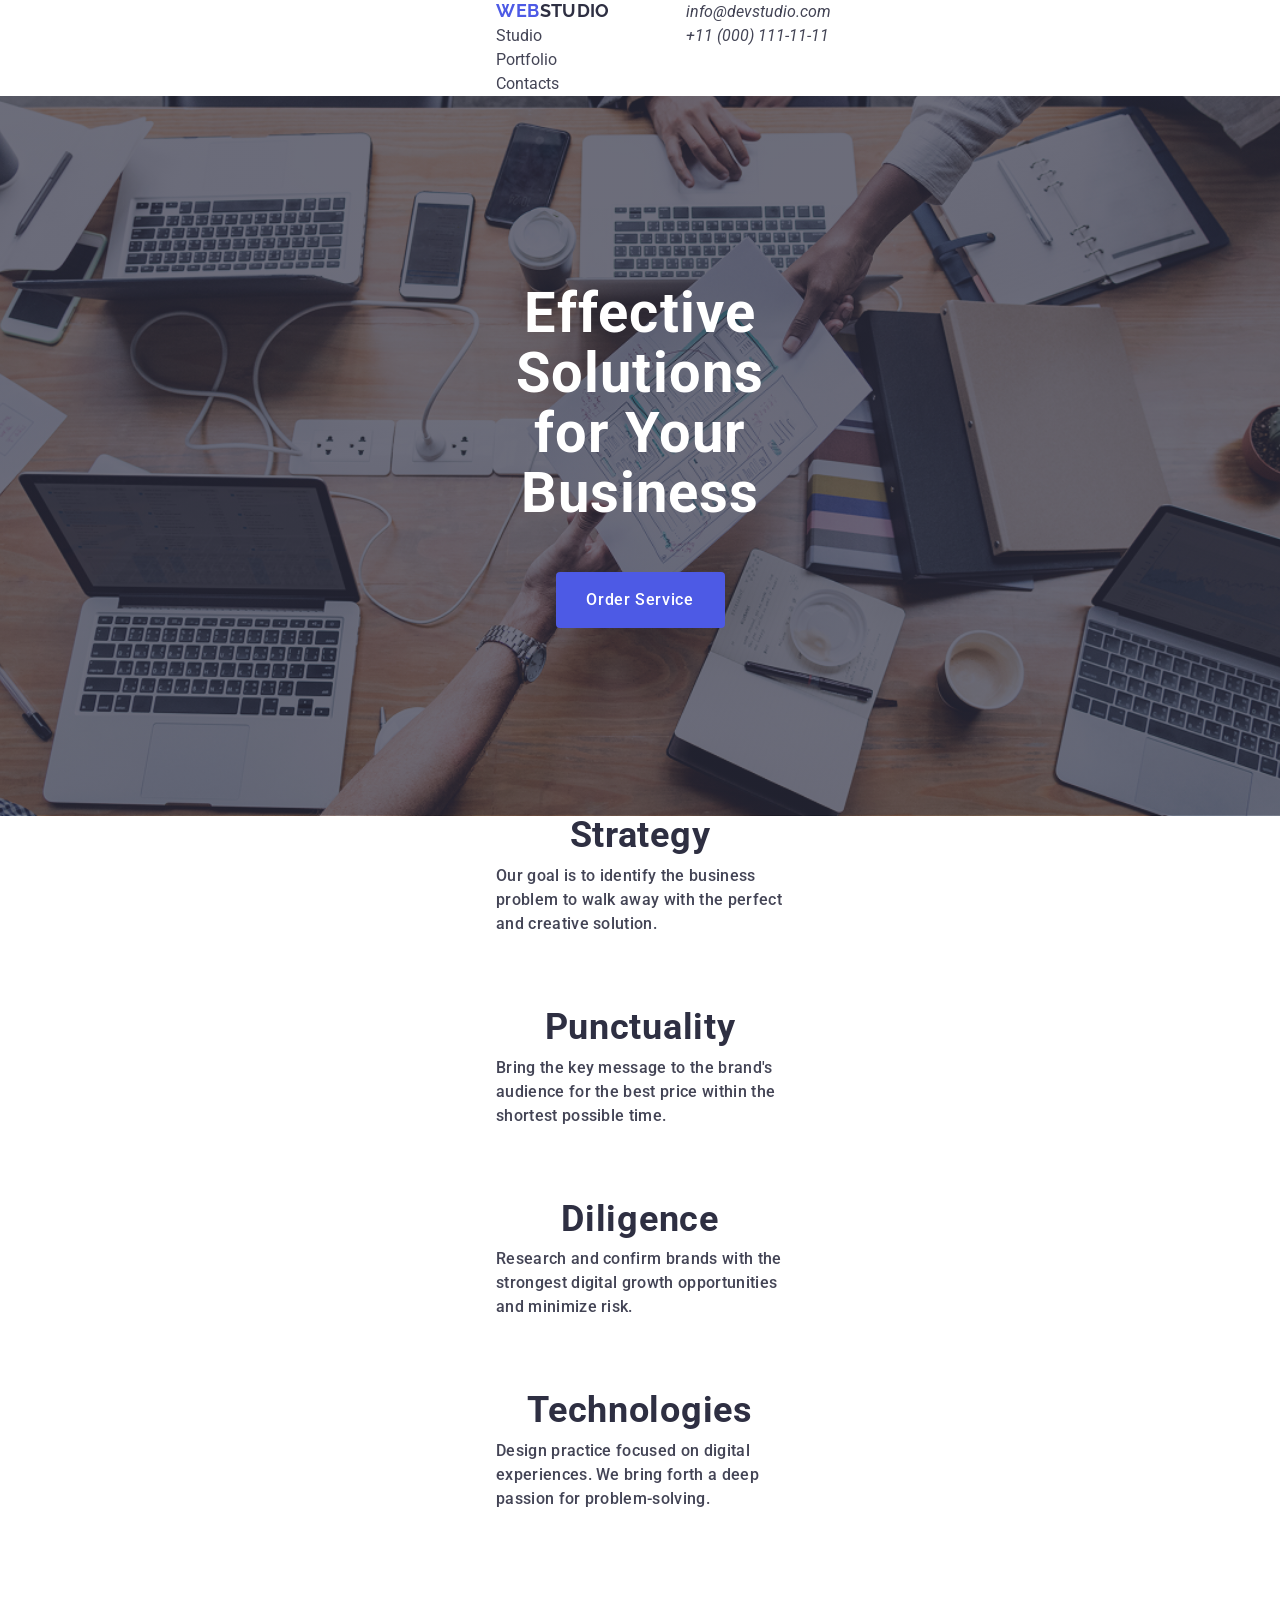
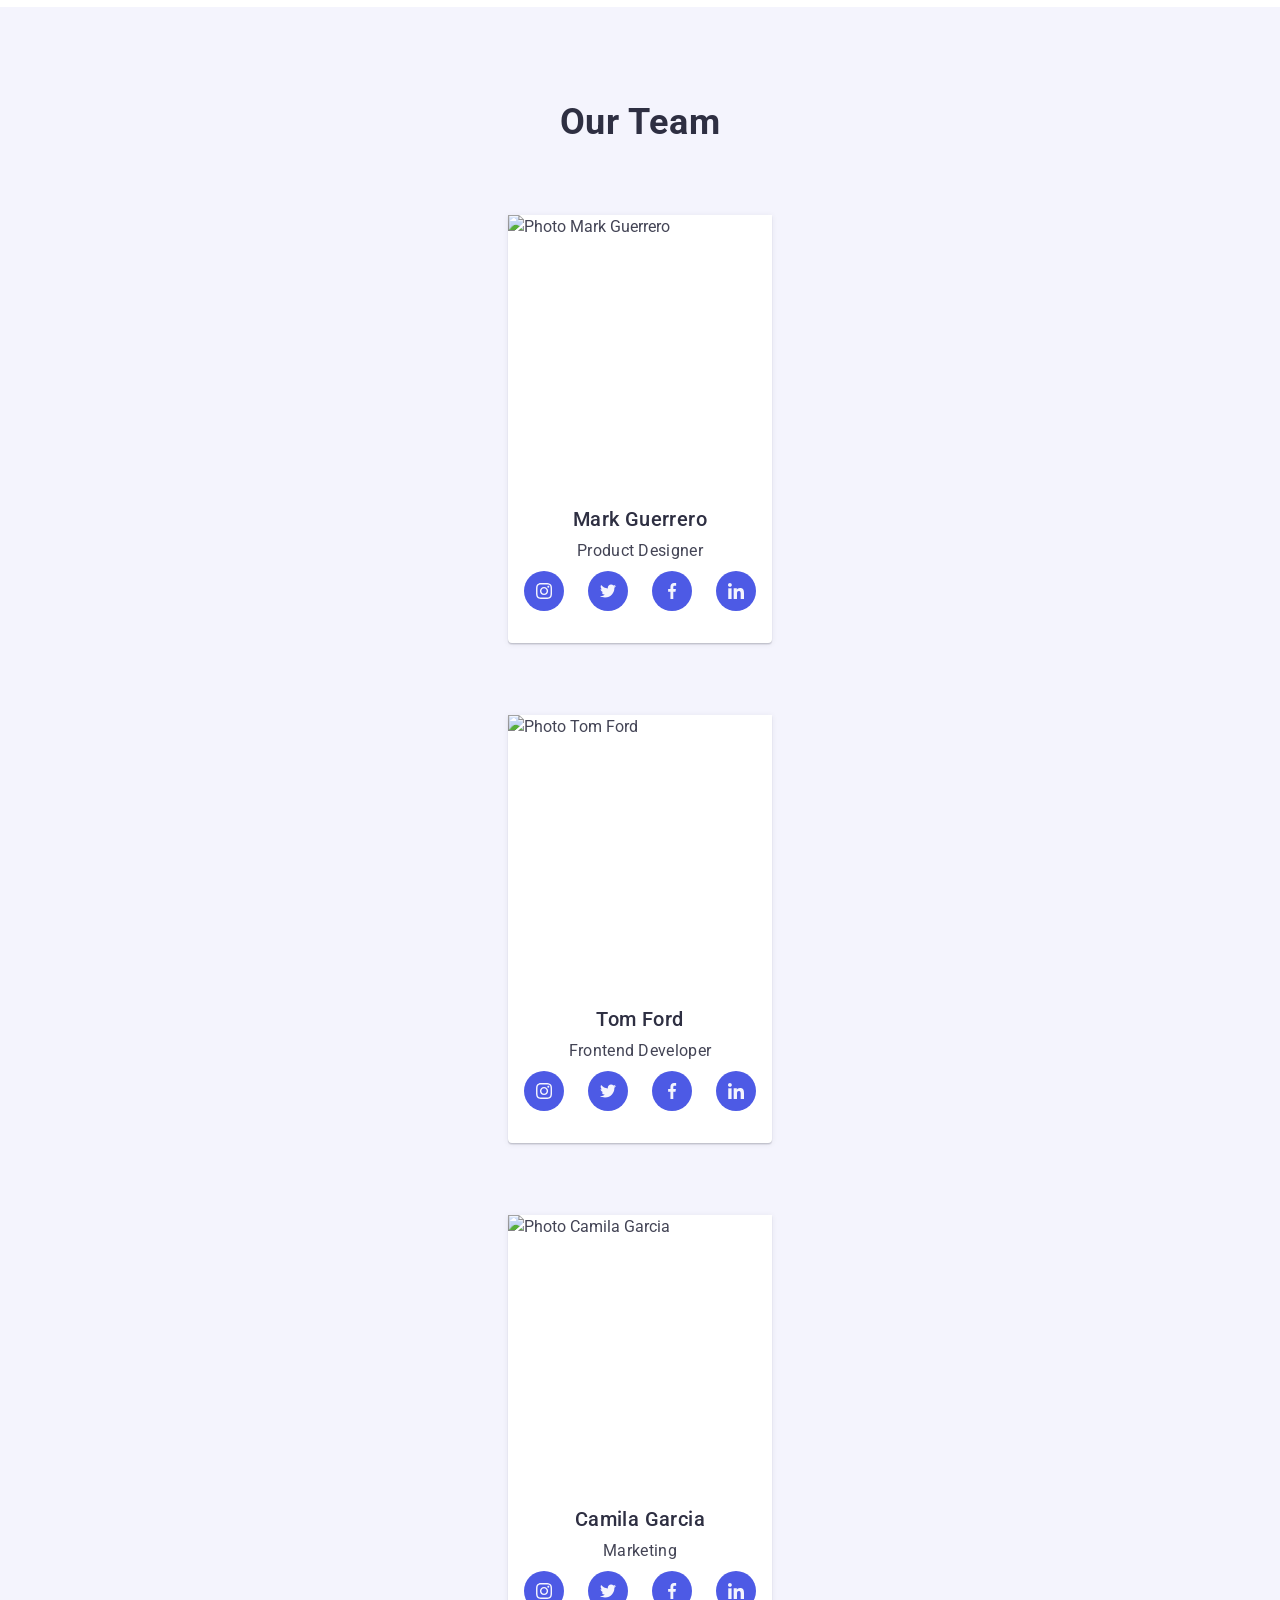
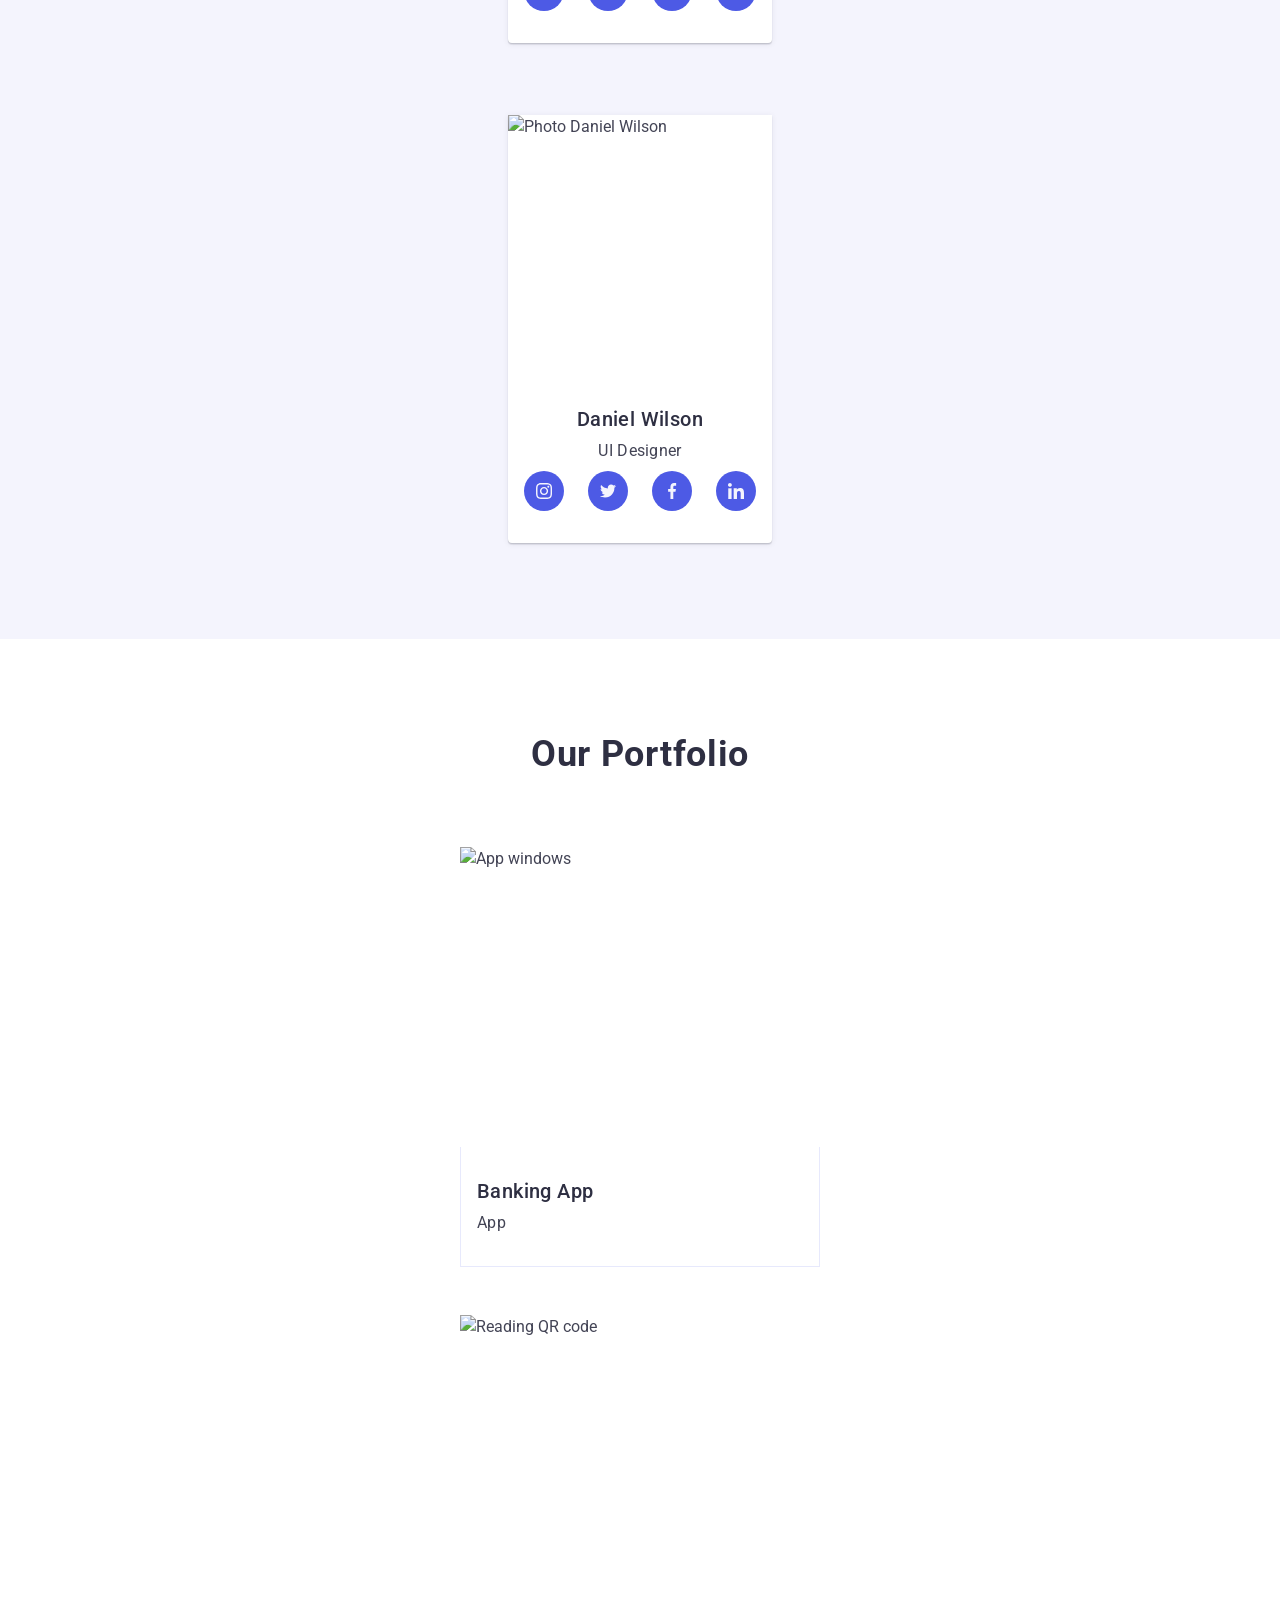
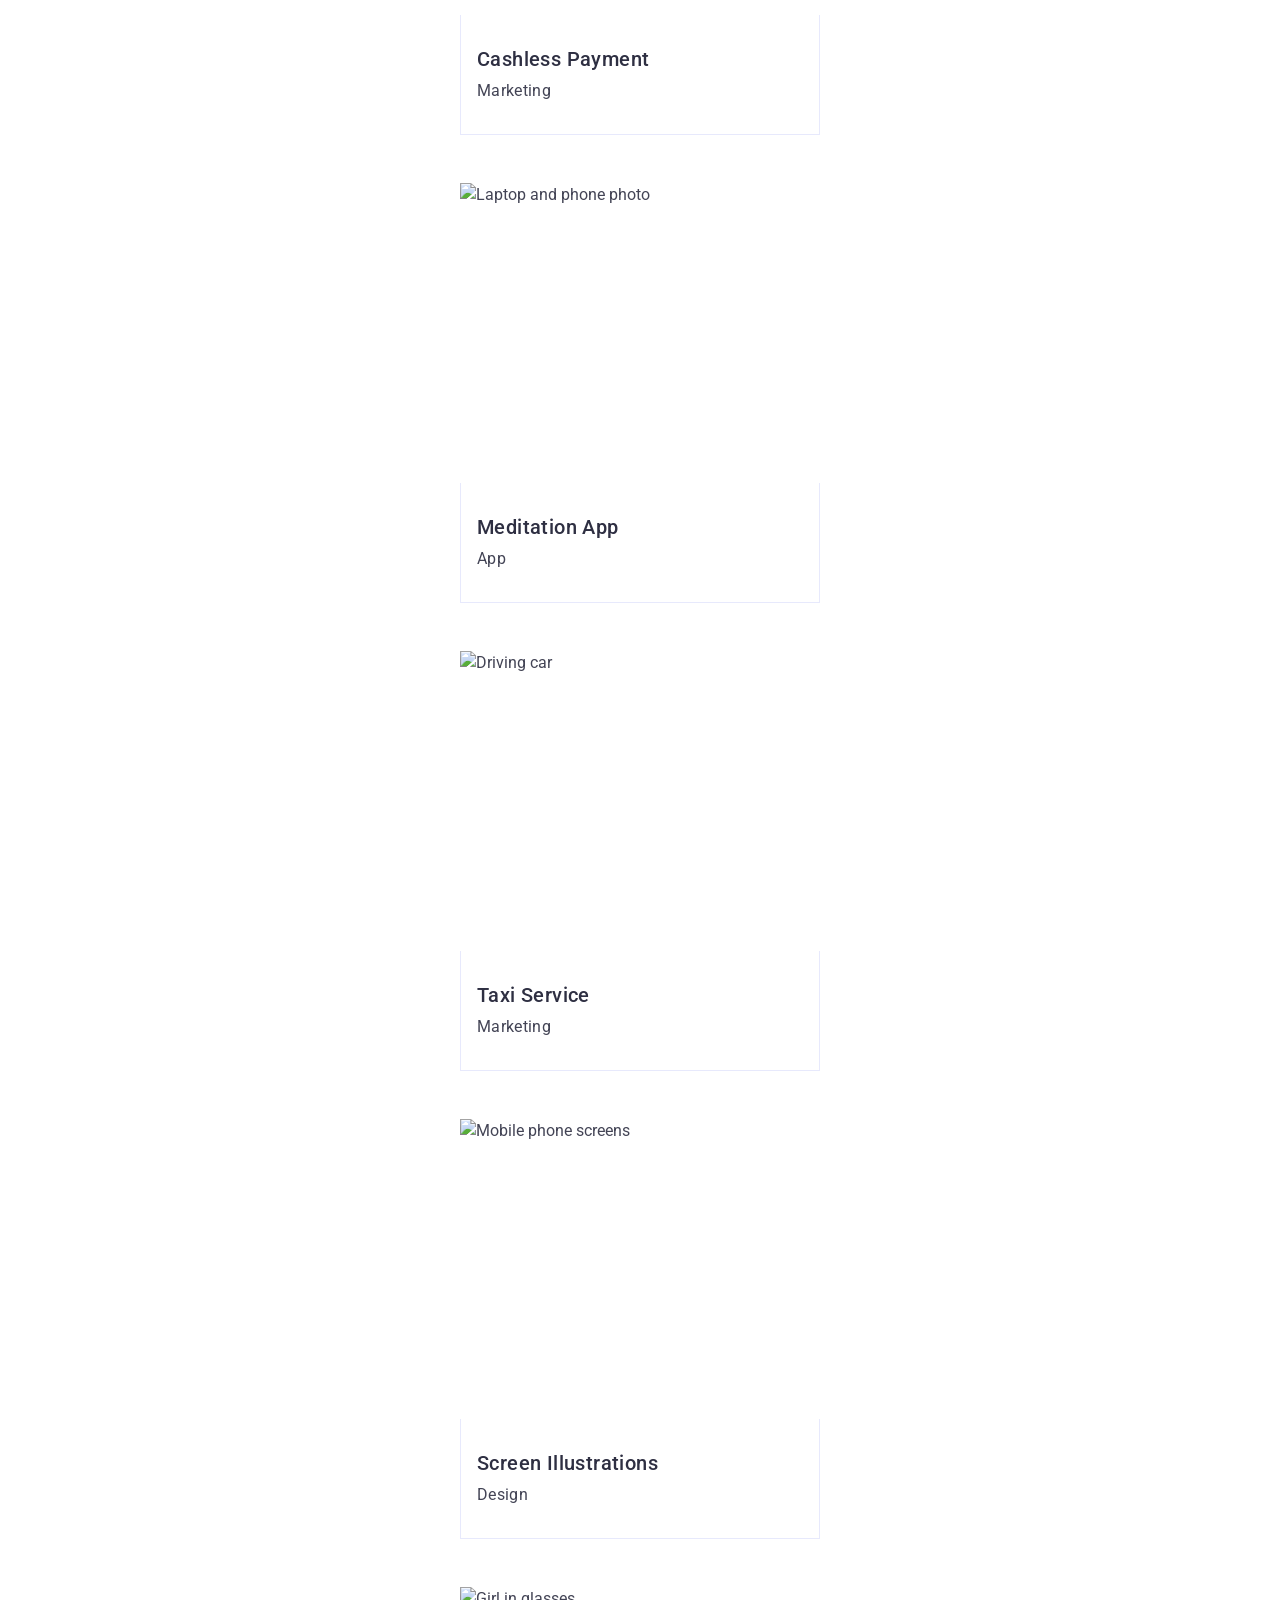
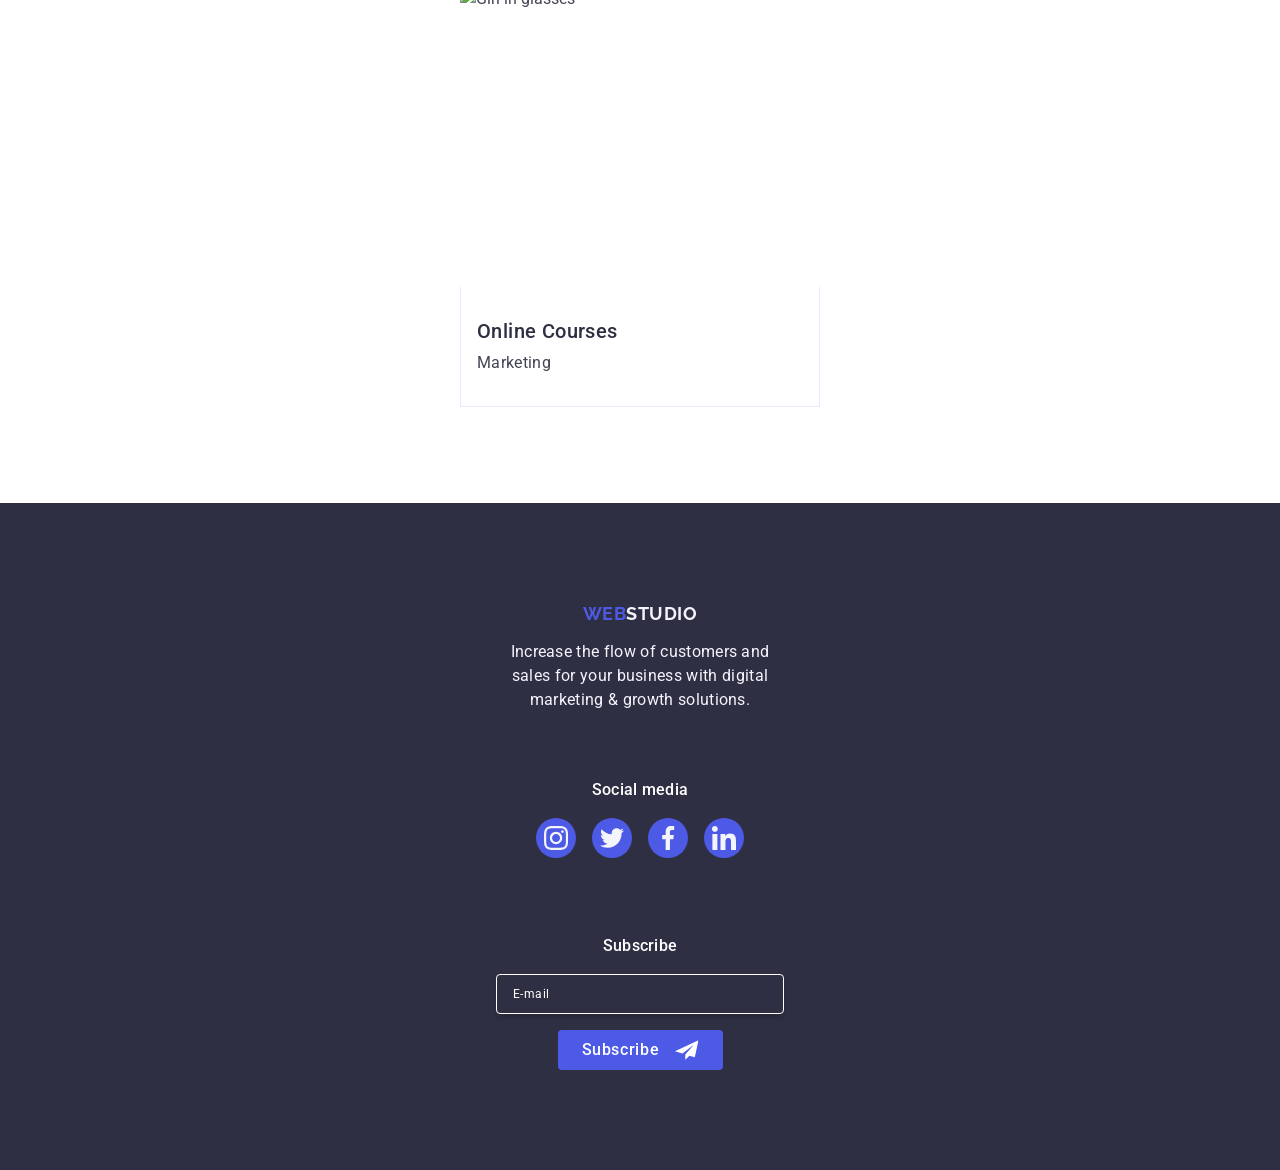
==== index.html @ 2a35d82c "imgs updated" ====
<!DOCTYPE html>
<html lang="en">
<head>
    <meta charset="UTF-8">
    <meta name="viewport" content="width=device-width, initial-scale=1.0">
    <meta name="viewport" content="width=device-width, initial-scale=1.0" />
    <title>WebStudio</title>
<link rel="preconnect" href="https://fonts.googleapis.com">
<link rel="preconnect" href="https://fonts.gstatic.com" crossorigin>
<link href="https://fonts.googleapis.com/css2?family=Raleway:wght@700&family=Roboto:wght@100..900&display=swap"
    rel="stylesheet">
<link rel="stylesheet" href="https://cdnjs.cloudflare.com/ajax/libs/modern-normalize/3.0.1/modern-normalize.min.css"
    integrity="sha512-q6WgHqiHlKyOqslT/lgBgodhd03Wp4BEqKeW6nNtlOY4quzyG3VoQKFrieaCeSnuVseNKRGpGeDU3qPmabCANg=="
    crossorigin="anonymous" referrerpolicy="no-referrer" />
    <link rel="stylesheet" href="./css/styles.css">
</head>
<body>
    
    
        <header class="header">
            <div class="container">
        <nav class="header-navigation">
            <a class="header-logo" href="./index.html">Web<span class="logo-header-studio">Studio</span></a>
            <ul class="header-links">
                <li>
                    <a class="header-link-studio current" href="./index.html">Studio</a>
                </li>
                <li>
                    <a class="header-link-studio" href="">Portfolio</a>
                </li>
                <li>
                    <a class="header-link-studio" href="">Contacts</a>
                </li>
            </ul>
        </nav>
        <address >
        <ul class="contacts">
            <li>
                <a class="contacts-lits" href="mailto:info@devstudio.com">info@devstudio.com</a>
            </li>
            <li>
                <a class="contacts-lits" href="tel:+110001111111">+11 (000) 111-11-11</a>
            </li>
        </ul>
        </address>
        </div>
    </header>
    <main>


        <section class="section hero">
            <div class="container">
            <h1 class="hero-title">Effective Solutions
            for Your Business</h1>
            <button class="hero-button" type="button" data-modal-open>Order Service</button>
            </div>
        </section>
        

        <section class="section philosophy">
            <div class="container">
            <h2 class="visually-hidden">Our philosophy</h2>
                    <ul class="philosophy-list">
                <li class="philosophy-column">
                    <!--<div class="philosophy-icons">
                            <svg class="philosophy-icon" width="64" height="64">
                            <use href="./images/icons.svg#icon-antenna" ></use></svg></div>-->
                    <h3 class="philosophy-subtitle">Strategy</h3>
                    <p class="philosophy-text">Our goal is to identify the business
                    problem to walk away with the perfect and creative solution.</p>
                </li>
                <li class="philosophy-column">
                        <!--<div class="philosophy-icons">
                            <svg class="philosophy-icon" width="64" height="64">
                            <use href="./images/icons.svg#icon-clock"></use>
                            </svg>
                        </div>-->
                    <h3 class="philosophy-subtitle">Punctuality</h3>
                    <p class="philosophy-text">Bring the key message to the brand's audience for the best price within the shortest possible time.</p>
                </li>
                <li class="philosophy-column">
                            <!--<div class="philosophy-icons">
                                <svg class="philosophy-icon" width="64" height="64">
                                    <use href="./images/icons.svg#icon-diagram" ></use>
                                </svg>
                            </div>-->
                        <h3 class="philosophy-subtitle">Diligence</h3>
                    <p class="philosophy-text">Research and confirm brands with the strongest digital growth opportunities and minimize risk.</p>
                </li>
                <li class="philosophy-column">
                            <!--<div class="philosophy-icons">
                                <svg class="philosophy-icon" width="64" height="64">
                                    <use href="./images/icons.svg#icon-astronaut" ></use>
                                </svg>
                            </div>-->
                        <h3 class="philosophy-subtitle">Technologies</h3>
                    <p class="philosophy-text">Design practice focused on digital experiences. We bring forth a deep passion for problem-solving.</p>
                </li>
            </ul>
            </div>
        </section>
        
        <section class="section team">
            <div class="container">
            <h2 class="team-title">Our Team</h2>
            <ul class="team-list">
            <li class="team-photo">
            <img class="photo" 
            srcset="./images/1_img 1x, 
            ./images/1_img_2x 2x"
            src="./images/1_img.jpg" width="264" height="260" alt="Photo Mark Guerrero">
                <div class="team-name">
                <h3 class="team-subtitle">Mark Guerrero</h3>
                <p class="team-text">Product Designer</p>
                        <ul class="social-media-list">
                            <li class="social-media-icons">
                                <a class="social-icon-link" href="">
                            <svg class="team-icon" width="16" height="16">
                            <use href="./images/icons.svg#instagram"></use></svg>
                                </a>
                            </li>
                        <li class="social-media-icons">
                            <a class="social-icon-link" href="">
                            <svg class="team-icon" width="16" height="16">
                            <use href="./images/icons.svg#twitter"></use></svg>
                            </a>
                        </li>
                        <li class="social-media-icons">
                            <a class="social-icon-link" href="">
                            <svg class="team-icon" width="16" height="16">
                            <use href="./images/icons.svg#facebook" ></use></svg>
                            </a>
                        </li>
                        <li class="social-media-icons">
                            <a class="social-icon-link" href="">
                            <svg class="team-icon" width="16" height="16">
                            <use href="./images/icons.svg#linkedin"></use></svg>
                            </a>
                        </li>
                        </ul>
                        </div>
                </li>
                <li class="team-photo">
                    <img class="photo" 
                    srcset="./images/2_img 1x, 
                    ./images/2_img_2x 2x"
                    src="./images/2_img.jpg" width="264" height="260" alt="Photo Tom Ford">
                    <div class="team-name">
                    <h3 class="team-subtitle">Tom Ford</h3>
                    <p class="team-text">Frontend Developer</p>
                            <ul class="social-media-list">
                            <li class="social-media-icons">
                                <a class="social-icon-link" href="">
                                <svg class="team-icon" width="16" height="16">
                                <use href="./images/icons.svg#instagram"></use></svg>
                                </a>
                            </li>
                            <li class="social-media-icons">
                                <a class="social-icon-link" href="">
                                <svg class="team-icon" width="16" height="16">
                                <use href="./images/icons.svg#twitter"></use></svg>
                                </a>
                            </li>
                            <li class="social-media-icons">
                                <a class="social-icon-link" href="">
                                <svg class="team-icon" width="16" height="16">
                                <use href="./images/icons.svg#facebook"></use></svg>
                                </a>
                            </li>
                            <li class="social-media-icons">
                                <a class="social-icon-link" href="">
                                <svg class="team-icon" width="16" height="16">
                                <use href="./images/icons.svg#linkedin"></use></svg>
                                </a>
                            </li>
                        </ul>
                    </div>
                </li>
                <li class="team-photo">
                    <img class="photo"
                    srcset="./images/3_img 1x, 
                    ./images/3_img_2x 2x" 
                    src="./images/3_img.jpg" width="264" height="260" alt="Photo Camila Garcia">
                    <div class="team-name">
                    <h3 class="team-subtitle">Camila Garcia</h3>
                    <p class="team-text">Marketing</p>
                        <ul class="social-media-list">
                            <li class="social-media-icons">
                                <a class="social-icon-link" href="">
                                <svg class="team-icon"  width="16" height="16">
                                <use href="./images/icons.svg#instagram"></use></svg>
                                </a>
                            </li>
                            <li class="social-media-icons">
                                <a class="social-icon-link" href="">
                                <svg class="team-icon" width="16" height="16">
                                <use href="./images/icons.svg#twitter"></use></svg>
                                </a>
                            </li>
                            <li class="social-media-icons">
                                <a class="social-icon-link" href="">
                                <svg class="team-icon" width="16" height="16">
                                <use href="./images/icons.svg#facebook"></use></svg>
                                </a>
                            </li>
                            <li class="social-media-icons">
                                <a class="social-icon-link" href="">
                                <svg class="team-icon" width="16" height="16">
                                <use href="./images/icons.svg#linkedin"></use></svg>
                                </a>
                            </li>
                        </ul>
                    </div>
                </li>
                <li class="team-photo">
                    <img class="photo"
                    srcset="./images/4_img 1x, 
                    ./images/4_img_2x 2x" 
                    src="./images/4_img.jpg" width="264" height="260" alt="Photo Daniel Wilson">
                    <div class="team-name">
                    <h3 class="team-subtitle">Daniel Wilson</h3>
                    <p class="team-text">UI Designer</p>
                            <ul class="social-media-list">
                            <li class="social-media-icons">
                                <a class="social-icon-link" href="">
                                <svg class="team-icon" width="16" height="16">
                                <use href="./images/icons.svg#instagram"></use></svg>
                                </a>
                            </li>
                            <li class="social-media-icons">
                                <a class="social-icon-link" href="">
                                <svg class="team-icon" width="16" height="16">
                                <use href="./images/icons.svg#twitter"></use></svg>
                                </a>
                            </li>
                            <li class="social-media-icons">
                                <a class="social-icon-link" href="">
                                <svg class="team-icon" width="16" height="16">
                                <use href="./images/icons.svg#facebook"></use></svg>
                                </a>
                            </li>
                            <li class="social-media-icons">
                                <a class="social-icon-link" href="">
                            <svg class="team-icon" width="16" height="16">
                            <use href="./images/icons.svg#linkedin"></use></svg>
                            </a>
                            </li>
                            </ul>
                        </div>
                </li>
            </ul>
            </div>
        </section>

        
        <section class="section portfolio">
            <div class="container">
            <h2 class="portfolio-title">Our Portfolio</h2>
            <ul class="portfolio-list">
                <li class="portfolio-item">
                    <div class="box">
                    <img 
                    srcset="./images/img_portfolio_1 1x,
                    ./images/img_portfolio_1_2x 2x"
                    src="./images/img_portfolio_1.jpg" width="360" height="300" alt="App windows">
                    <p class="overlay-text">14 Stylish and User-Friendly App Design Concepts · Task Manager App · Calorie Tracker App ·
                        Exotic Fruit Ecommerce App ·
                        Cloud Storage App</p>
                </div>
                    <div class="portfolio-name">
                    <h3 class="portfolio-subtitle">Banking App</h3>
                    <p class="portfolio-text">App</p>
                    </div>
                </li>
                <li class="portfolio-item">
                    <div class="box">
                    <img
                    srcset="./images/img_portfolio_2 1x,
                    ./images/img_portfolio_2_2x 2x"
                    src="./images/img_portfolio_2.jpg" width="360" height="300" alt="Reading QR code">
                        <p class="overlay-text">14 Stylish and User-Friendly App Design Concepts · Task Manager App · Calorie Tracker App ·
                            Exotic Fruit Ecommerce App ·
                            Cloud Storage App</p>
                    </div>
                    <div class="portfolio-name">
                    <h3 class="portfolio-subtitle">Cashless Payment</h3>
                    <p class="portfolio-text">Marketing</p>
                    </div>
                </li>
                <li class="portfolio-item">
                    <div class="box">
                        <img 
                        srcset="./images/img_portfolio_3 1x,
                        ./images/img_portfolio_3_2x 2x"
                        src="./images/img_portfolio_3.jpg" width="360" height="300" alt="Laptop and phone photo">
                        <p class="overlay-text">14 Stylish and User-Friendly App Design Concepts · Task Manager App · Calorie Tracker
                            App ·
                            Exotic Fruit Ecommerce App ·
                            Cloud Storage App</p>
                    </div>
                        <div class="portfolio-name">
                    <h3 class="portfolio-subtitle">Meditation App</h3>
                    <p class="portfolio-text">App</p>
                    </div>
                </li>
                <li class="portfolio-item">
                    <div class="box">
                    <img 
                    srcset="./images/img_portfolio_4 1x,
                    ./images/img_portfolio_4_2x 2x"
                    src="./images/img_portfolio_4.jpg" width="360" height="300" alt="Driving car">
                    <p class="overlay-text">14 Stylish and User-Friendly App Design Concepts · Task Manager App · Calorie Tracker
                        App ·
                        Exotic Fruit Ecommerce App ·
                        Cloud Storage App</p>
                    </div>
                    <div class="portfolio-name">
                    <h3 class="portfolio-subtitle">Taxi Service</h3>
                    <p class="portfolio-text">Marketing</p>
                    </div>
                </li>
                <li class="portfolio-item">
                    <div class="box">
                    <img 
                    srcset="./images/img_portfolio_5 1x,
                    ./images/img_portfolio_5_2x 2x"
                    src="./images/img_portfolio_5.jpg" width="360" height="300" alt="Mobile phone screens">
                    <p class="overlay-text">14 Stylish and User-Friendly App Design Concepts · Task Manager App · Calorie Tracker
                        App ·
                        Exotic Fruit Ecommerce App ·
                        Cloud Storage App</p>
                    </div>
                    <div class="portfolio-name">
                    <h3 class="portfolio-subtitle">Screen Illustrations</h3>
                    <p class="portfolio-text">Design</p>
                    </div>
                </li>
                <li class="portfolio-item">
                    <div class="box">
                    <img 
                    srcset="./images/img_portfolio_6 1x,
                    ./images/img_portfolio_6_2x 2x"
                    src="./images/img_portfolio_6.jpg" width="360" height="300" alt="Girl in glasses">
                    <p class="overlay-text">14 Stylish and User-Friendly App Design Concepts · Task Manager App · Calorie Tracker
                        App ·
                        Exotic Fruit Ecommerce App ·
                        Cloud Storage App</p>
                    </div>
                    <div class="portfolio-name">
                    <h3 class="portfolio-subtitle">Online Courses</h3>
                    <p class="portfolio-text">Marketing</p>
                    </div>
                </li>
            </ul>
            </div>
        </section>
    </main>

    <footer class="footer">
        <div class="container">
            <div class="footer-box">
        <a class="footer-logo" href="./index.html">Web<span class="logo-studio">Studio</span></a>
        <p class="footer-text">Increase the flow of customers and sales for your business with digital marketing & growth solutions.</p>
        </div>
        <div class="social-media-block" >
            <p class="social-media-title">Social media</p>
            <ul class="social-media-list">
                <li class="social-media-icons">
                    <a class="social-icon-link" href="">
                <svg class="team-icon" width="24" height="24">
                    <use href="./images/icons.svg#instagram"></use></svg>
                    </a>
                </li>
                <li class="social-media-icons">
                    <a class="social-icon-link" href="">
                <svg class="team-icon" width="24" height="24">
                    <use href="./images/icons.svg#twitter"></use></svg>
                </a>
                </li>
                <li class="social-media-icons">
                    <a class="social-icon-link" href="">
                <svg class="team-icon" width="24" height="24">
                    <use href="./images/icons.svg#facebook"></use></svg>
                    </a>
                </li>
                <li class="social-media-icons">
                    <a class="social-icon-link" href="">
                <svg class="team-icon" width="24" height="24">
                    <use href="./images/icons.svg#linkedin"></use></svg>
                    </a>
                </li>
            </ul>
        </div>
        <div class="subscribe">
            <p class="subscribe-text">Subscribe</p>
            <form class="subscribe-form" action="form" name="subscribe_form">
                <label class="subscribe-label" for="subscribe">
                <input class="subscribe-input" type="email" name="subscribe" placeholder="E-mail" id="subscribe">
                </label>
                <button class="subscribe-btn" type="submit">Subscribe
                    <svg class="icon-send" width="24" height="24">
                    <use href="./images/icons.svg#icon-icon-send"></use>
                    </svg>
                </button>
            </form>
        </div>
    </div>
    </footer>


    <div class="modal-overlay" data-modal>
    <div class="modal">
        <button class="modal-close-btn" type="button" data-modal-close>
            <svg class="close-icon" width="8" height="8">
            <use href="./images/icons.svg#icon-close"></use></svg>
        </button>
        <p class="modal-titel">Leave your contacts and we will call you back</p>
        <form class="modal-form">
            <div class="modal-input-field">
                <label class="label-name" for="user-name">Name</label>
                <div class="modal-field">
                    <input class="modal-input" type="text" name="user-name" id="user-name"/>
                    <svg class="input-icon" width="18" height="24">
                    <use href="./images/icons.svg#icon-person"></use></svg>
                </div>
            </div>
            <div class="modal-input-field">
            <label class="label-name" for="user_phone">Phone</label>
                <div class="modal-field">
                    <input class="modal-input" type="text" name="user_phone" id="user_phone"/>
                    <svg class="input-icon" width="18" height="24">
                    <use href="./images/icons.svg#icon-phon"></use></svg>
                </div>
            </div>
            <div class="modal-input-field">
            <label class="label-name" for="user_email">Email</label>
                <div class="modal-field">
                    <input class="modal-input" type="text" name="user_email" id="user_email"/>
                    <svg class="input-icon" width="18" height="24">
                    <use href="./images/icons.svg#icon-email"></use></svg>
                </div>
            </div>
            <div class="modal-input-textarea">
            <label class="label-name" for="user-comment">Comment</label>
            <textarea class="modal-textarea" name="user-comment" id="user-comment" placeholder="Text input"></textarea>
            </div>
            <div class="modal-checkbox">
                <input class="checkbox visually-hidden" type="checkbox" value="true" name="user-privacy" id="user-privacy"/>
                <label class="policy-text" for="user-privacy">
                    <span class="input-check">
                        <svg class="check-vector" width="10" height="8"><use href="./images/icons.svg#icon-Vector"></use></svg>
                    </span>&nbsp; I accept the terms and conditions of the &nbsp;<a class="policy-link"  href="">Privacy Policy </a></label>
                    </div>
            <button class="form-btn" type="submit">Send</button>
        </form>
    </div>
    </div>

<script src="./js/modal.js"></script>
</body>
</html>
---- css/styles.css ----
h1,h2,h3,h4,h5,h6,
p,ul {
    margin-top: 0;
    margin-bottom: 0;
}
body {
    font-family: "Roboto", sans-serif;
    font-size:  16px;
    line-height: 1.5;
    letter-spacing: 2%;
    color: #434455;
    background-color: #FFFFFF;
}

ul{
    list-style: none;
    color: #434455;
    padding-left: 0;
}
a {
    text-decoration: none;
    color: #434455;
}
a:hover,
a:focus {
    color: #404bbf;
}
button:hover,
button:focus {
    cursor: pointer;
    color: #FFFFFF;
    font-weight: 500;  
    background-color: #404BBF;
}
h2 {
    font-size: 36;
    font-weight: 700;
    line-height: 1.11;
}
h3 {
    font-size: 20px;
    letter-spacing: 0.02em;
    font-weight: 500;
    line-height: 1.2;
    color: #2e2f42;
}
img {
    display: block;
    max-width: 100%;
}
.visually-hidden {
    position: absolute;
    width: 1px;
    height: 1px;
    margin: -1px;
    border: 0;
    padding: 0;

    white-space: nowrap;
    clip-path: inset(100%);
    clip: rect(0 0 0 0);
    overflow: hidden;
}

.container {
    width: 288px;
   /*width: 1158px;*/
    margin: 0 auto;
    /*padding: 0 15px;*/
}
.header .container{
    display: flex;
    justify-content: space-between;
}
/*.header {
    border-bottom: 1px solid #E7E9FC;
    box-shadow:0px 2px 1px rgba(46, 47, 66, 0.08),
    0px 1px 1px rgba(46, 47, 66, 0.16),
    0px 1px 6px rgba(46, 47, 66, 0.08);
}*/
.header-logo {
    color: #4d5ae5;
    font-family: 'Raleway', sans-serif;
    font-size: 18px;
    line-height: 1.17;
    letter-spacing: 0.03em;
    font-weight: 700;
    text-transform: uppercase;
    padding: 24px 0;
    margin-right: 76px;
}
.logo-header-studio {
    color: #2e2f42;
    font-weight: 700;
    letter-spacing: 0.02em;
}
/*.header-navigation{
    display: flex;
    align-items: center;
}
.header-link-studio:hover,
.header-link-studio:focus{
    box-shadow: 0px 2px 1px rgba(46, 47, 66, 0.08),
        0px 1px 1px rgba(46, 47, 66, 0.16),
        0px 1px 6px rgba(46, 47, 66, 0.08);
}
.header-links{
    display: flex;
    gap: 40px;
    line-height: 1.5;
    font-weight: 500;
    letter-spacing: 0.02em;
    align-items: center;
}
.header-links .current{
    transition: color 250ms cubic-bezier(0.4, 0, 0.2, 1);
    color: #404bbf;
    position: relative;
}
.header-links .current::after{
    content: "";
    position: absolute;
    left: 0;
    bottom: -1px;
    display: block;
    border-radius: 2px;
    width: 48px;
    height: 4px;
    background-color: #404bbf;
}
.header-link-studio {
    color: #2e2f42;
    padding: 24px 0;
}
.contacts{
    display: flex;
    gap: 40px;
    font-style: normal;
    justify-content: flex-end;
    align-items: baseline;
    padding-top: 24px;
    padding-bottom: 24px;
}
.contacts-lits{
    letter-spacing: 0.02em;
    transition: color 250ms cubic-bezier(0.4, 0, 0.2, 1);
}*/

.hero {
    max-width: 320px;
    /*max-width: 1440px;*/
    margin: 0 auto;
    padding: 188px 0;
    background-color: #2E2F42;
    text-align: center;
    background-image: linear-gradient(to bottom, rgba(46, 47, 66, 0.7), rgba(46, 47, 66, 0.7)),
    url(../images/hero_pic_mob_1x.jpg);    
    background-size: cover;
    background-position: center;
    background-repeat: no-repeat;
}
@media screen and (min-resolution:2x){
    .hero{
        background-image: linear-gradient(to bottom, rgba(46, 47, 66, 0.7), 
        rgba(46, 47, 66, 0.7)),
        url(../images/hero_pic_mob_2x.jpg);
    }
}
.hero-title{
    font-size: 56px;
    font-weight: 700;
    line-height: 1.07;
    letter-spacing: 0.02em;
    color: #FFFFFF;
    max-width: 496px;
    margin: 0 auto;
    margin-bottom: 48px;
}
.hero-button{
    display: block;
    min-width: 169px;
    height: 56px;
    border: none;
    border-radius: 4px;
    cursor: pointer;
    font-family: "Roboto", sans-serif;
    font-weight: 500;
    font-size: 16px;
    line-height: 1.5;
    letter-spacing: 0.04em;
    background-color: #4d5ae5;
    color: #FFFFFF;
    margin: 0 auto;
    transition: background-color 250ms cubic-bezier(0.4, 0, 0.2, 1);
}

.philosophy {
    /*padding: 120px 0;*/
    border-radius: 0;
    margin-bottom: 96px;
}
.philosophy-list {
    padding: 0;
    display: flex;
    flex-direction: row;
    flex-wrap: wrap;
    gap: 72px;
    /*gap: 24px;*/
}
.philosophy-column{
    /*flex-basis: calc((100% - 3 * 24px) / 4);*/
}
.philosophy-icons{
    /*display: flex;
    align-items: center;
        justify-content: center;
        height: 112px;
        background-color: #f4f4fd;
        border-radius: 4px;
        border: 1px solid #8e8f99;
        margin-bottom: 8px;*/
}
.philosophy-subtitle{
    font-weight: 700;
    font-size: 36px;
    line-height: 1.11;
    letter-spacing: 0.02em;
    text-align: center;
    margin-bottom: 8px;
}
.philosophy-text{
    font-weight: 500;
    font-size: 16px;
    line-height: 1.5;
    letter-spacing: 0.02em;
}


.team{
    padding-top: 96px;
    padding-bottom: 96px;
    /*padding: 120px 0;*/
    background-color: #F4F4FD;
}
.team-name{
    padding: 32px 0;
    text-align: center;
}
.team-title {
    font-size: 36px;
    line-height: 1.11;
    text-align: center;
    letter-spacing: 0.02em;
    text-transform: capitalize;
    color: #2e2f42;
    margin-bottom: 72px;
}
.team-list {
    display: flex;
    flex-direction: row;
    flex-wrap: wrap;
    align-items: center;
    justify-content: center;
    gap:72px;
    /*gap: 24px;
    flex-basis: calc((100% - 3 * 24px) / 4); */
}
.team-photo{
    border-radius: 0 0 4px 4px;
    box-shadow: 0 2px 1px 0 rgba(46, 47, 66, 0.08), 0 1px 1px 0 rgba(46, 47, 66, 0.16), 0 1px 6px 0 rgba(46, 47, 66, 0.08);
    background-color: #FFFFFF;
    border-radius: 0px 0px 4px 4px;
}
.team-subtitle{
    font-size: 20px;
    line-height: 1.2;
    letter-spacing: 0.02em;
    color: #2e2f42;
    margin-bottom: 8px;
}
.team-text{
    font-size: 16px;
    line-height: 1.5;
    letter-spacing: 0.02em;
    margin-bottom: 8px;
}
.social-media-list {
    display: flex;
    align-items: center;
    justify-content: center;
    gap: 24px;
    padding: 0;
}
.social-media-icons{
    width: 40px;
    height: 40px;
}
.team-icon{
    fill: #f4f4fd;
}
.social-icon-link{
    width: 100%;
    height: 100%;
    background-color: #4d5ae5;
    border-radius: 50%;
    display: flex;
    align-items: center;
    justify-content: center;
    transition: background-color 250ms cubic-bezier(0.4, 0, 0.2, 1);
}
.social-icon-link:hover,
.social-icon-link:focus{
    background-color: #404bbf;
}

.portfolio{
    /*padding: 120px 0 120px 0;*/  
}
.box{
    position: relative;
    width: 360px;
    height: 300px;
    margin: 0 auto;
    overflow: hidden;
    transform: translateY(0%);
}

.overlay-text{
    position: absolute;
    top: 0;
    font-size: 16px;
    line-height: 1.5;
    letter-spacing: 0.02em;
    color: #F4F4FD; 
    margin: 0;
    padding: 40px 32px;
    background-color: #4d5ae5;
    width: 100%;
    height: 100%;
    transform: translatey(100%);
    transition: transform 250ms cubic-bezier(0.4, 0, 0.2, 1);
}
.portfolio-item:hover .overlay-text{
    transform: translatey(0);
}
.portfolio-title {
    font-size: 36px;
    line-height: 1.11;
    text-align: center;
    letter-spacing: 0.02em;
    text-transform: capitalize;
    color: #2e2f42;
    margin-bottom: 72px;
    margin-top: 96px;
}
.portfolio-list{
    display: flex;
    flex-direction: column;
    /*flex-wrap: wrap;*/
    gap: 48px;
    align-items: center;
    justify-content: center;
    margin-bottom: 96px;
    /*column-gap: 24px;
    row-gap: 48px;
    flex-basis: calc((100% - 48px) / 3);*/
}
.portfolio-item{
    transition: box-shadow 250ms cubic-bezier(0.4, 0, 0.2, 1);
}
.portfolio-item:hover,
.portfolio-item:focus{
    transform: translateY(0%);
    box-shadow: 0 2px 1px 0 rgba(46, 47, 66, 0.08), 0 1px 1px 0 rgba(46, 47, 66, 0.16), 0 1px 6px 0 rgba(46, 47, 66, 0.08);
}
.portfolio-name{
    width: 360px;
    height: 120px;
    padding: 32px 16px;
    border-top: 0;
    border-right: 1px solid #E7E9FC;
    border-bottom: 1px solid #E7E9FC;
    border-left: 1px solid #E7E9FC;
}
.portfolio-subtitle{
    font-size: 20px;
    line-height: 1.2;
    letter-spacing: 0.02em;
    color: #2e2f42;
    margin-bottom: 8px
}
.portfolio-text{
    letter-spacing: 0.02em;
}

.footer{
    padding: 100px 0;
    background-color:#2E2F42;
}
.footer-logo {
    display: inline-block;
    margin-bottom: 16px;
    font-family: 'Raleway', sans-serif;
    font-size: 18px;
    line-height: 1.17;
    text-transform: uppercase;
    font-weight: 700;
    color: #4d5ae5;
    letter-spacing: 0.03em;
    }
.logo-studio{
    color: #f4f4fd;
}
.footer-text{
    letter-spacing: 0.02em;
    color:#F4F4FD;
    width: 264px;
    margin-bottom: 66px;
}

.footer .container{
    display: flex;
    flex-direction: column;
    /*gap: 72px;*/
    align-items: center;
    justify-content: center;
    text-align: center;
    /*align-items: baseline;*/
}
.footer-box{
    /*margin-right: 120px;*/
}
.social-media-title{
    font-weight: 500;
    font-size: 16px;
    line-height: 1.5;
    letter-spacing: 0.02em;
    color: #FFFFFF;
    margin-bottom: 16px;
}
.footer .social-media-list {
    gap: 16px;
    padding: 0;
    margin-left: 0;
}
.footer .social-icon-link:hover,
.footer .social-icon-link:focus{
    background-color: #31d0aa;
}
.social-media-block{
    margin-bottom: 76px;
    /*margin-right: 80px;*/
}
.subscribe-form{
    display: flex;
    flex-direction: column;
    gap:16px;
    /*gap:24px;*/
}
.subscribe-text{
    font-weight: 500;
    font-size: 16px;
    line-height: 1.5;
    letter-spacing: 0.02em;
    color: #FFFFFF;
    margin-bottom: 16px;
}
.subscribe-input{
    padding: 8px;
    border: 1px solid #FFFFFF;
    border-radius: 4px;
    min-width:288px;
    /*width: 264px;*/
    height: 40px;
    box-shadow: 0 4px 4px 0 rgba(0, 0, 0, 0.15);
    background-color: transparent;
    font-size: 12px;
    line-height: 2;
    letter-spacing: 0.04em;
    padding-left: 16px;
    color: #ffffff;
}
.subscribe-input::placeholder{
    color: #FFFFFF;
    font-weight: 400;
    font-size: 12px;
    line-height: 2;
    letter-spacing: 0.04em;
}
.subscribe-btn{
        width: 165px;
        /*min-width: 165px;*/
        margin:0 auto;
        height: 40px;
        border: none;
        border-radius: 4px;
        padding: 8px 24px;
        cursor: pointer;
        background-color: #4d5ae5;
        font-family: "Roboto", sans-serif;
        font-weight: 500;
        font-size: 16px;
        line-height: 1.5;
        letter-spacing: 0.04em;
        color: #FFFFFF; 
        display: flex;
        align-items: center;
        justify-content: center;
        transition: background-color 250ms cubic-bezier(0.4, 0, 0.2, 1);
}
.subscribe-btn:hover,
.subscribe-btn:focus{
    background-color: #31d0aa;
}
.icon-send{
    fill: #FFFFFF;
    margin-left: 16px;

}
.modal-overlay{
    width: 100%;
    height: 100%;
    position: fixed;
    top:0;
    z-index: 999;
    background-color: rgba(46, 47, 66, 0.4);
    opacity: 0;
    visibility: hidden;
    pointer-events: none;
    transition: opacity 250ms cubic-bezier(0.4, 0, 0.2, 1), visibility 250ms cubic-bezier(0.4, 0, 0.2, 1);
}
.is-open {
    opacity: 1;
    visibility: visible;
    pointer-events: auto;
}
.modal-overlay:not(.is-open) .modal {
    transform: translate(-50%, -50%) scale(1.5);
}
.modal{
    width: 288px;
    min-height: 623px;
    /*width: 408px;
    min-height: 584px;*/
    border-radius: 4px;
    box-shadow: 0 1px 1px 0 rgba(0, 0, 0, 0.14), 0 1px 3px 0 rgba(0, 0, 0, 0.12), 0 2px 1px 0 rgba(0, 0, 0, 0.2);
    background: #fcfcfc;
    padding-top: 72px;
    padding-left: 16px;
    padding-right: 16px;
    /*padding-left: 24px;
    padding-right: 24px;*/
    padding-bottom: 24px;
    position: absolute;
    top: 50%;
    left: 50%;
    transform: translate( -50%, -50% );
    transition: transform 250ms cubic-bezier(0.4, 0, 0.2, 1);
}
.modal-close-btn{
    width: 24px;
    height: 24px;
    border-radius: 50%;
    background-color: #E7E9FC;
    border: 1px solid rgba(0, 0, 0, 0.1);
    position: absolute;
    top: 24px;
    right: 24px;
    display: flex;
    align-items: center;
    justify-content: center;
    padding: 0;
    fill: #2E2F42;
    cursor: pointer;
    transition: background-color 250ms cubic-bezier(0.4, 0, 0.2, 1), border 250ms cubic-bezier(0.4, 0, 0.2, 1);
}
.close-icon {
    transition: fill 250ms cubic-bezier(0.4, 0, 0.2, 1);
}
.modal-close-btn:hover,
.modal-close-btn:focus{
    border: none;
    fill: #ffffff;
}

.modal-titel{
    font-weight: 500;
    font-size: 16px;    
    line-height: 1.5;
    letter-spacing: 0.02em;
    text-align: center;
    color: #2E2F42;
    margin-bottom: 16px;
}
.modal-form{
    display: flex;
    flex-direction: column;
}
.label-name {
    font-weight: 400;
    font-size: 12px;
    line-height: 1.17;
    letter-spacing: 0.04em;
    color: #8e8f99;
    padding-top: 0px;
    display: block;
    margin-bottom: 4px;
}
.modal-input-field{
    margin-bottom: 8px;
}
.modal-field {
    position: relative;
}
.modal-input{
    border-radius: 4px;
    width: 100%;
    height: 40px;
    border: 1px solid rgba(46, 47, 66, 0.4);
    padding-left: 34px;
    background-color: transparent;
    padding-left: 38px;
    outline: transparent;
    transition: border-color 250ms cubic-bezier(0.4, 0, 0.2, 1);
}
.input-icon {
    fill: #2e2f42;
    position: absolute;
    left: 16px;
    top: 50%;
    transform: translateY(-50%);
    transition: fill 250ms cubic-bezier(0.4, 0, 0.2, 1);
}
.modal-input:hover,
.modal-input:focus{
    border-color: #4D5AE5;
}
.modal-input:hover + .input-icon,
.modal-input:focus + .input-icon{
    fill:#4d5ae5;
}
.modal-input-textarea{
    margin-bottom: 16px;
}
.modal-textarea::placeholder{
    padding-left: 16px;
    padding-top: 8px;
    font-weight: 400;
    font-size: 12px;
    line-height: 1.17;
    letter-spacing: 0.04em;
    color: rgba(0, 0, 0, 0.1);
}
.modal-textarea{
    border-radius: 4px;
    border: 1px solid rgba(46, 47, 66, 0.4);
    background-color: transparent;
    padding: 8px 16px;
    outline: transparent;
    transition: border-color 250ms cubic-bezier(0.4, 0, 0.2, 1);
    width: 256px;
    /*width: 360px;*/
    height: 120px;
    resize: none;
    font-size: 12px;
    line-height: 1.17;
    letter-spacing: 0.04em;
    color: rgba(46, 47, 66, 0.4);
}
.modal-textarea:hover,
.modal-textarea:focus{
    border-color: #4D5AE5;
}
.input-check{
    width: 16px;
    height: 16px;
    border-radius: 2px;
    border: 1px solid rgba(46, 47, 66, 0.4);
    fill: transparent;
    transition: background-color 250ms cubic-bezier(0.4, 0, 0.2, 1), border 250ms cubic-bezier(0.4, 0, 0.2, 1), fill 250ms cubic-bezier(0.4, 0, 0.2, 1);
    display: inline-flex;
    align-items: center;
    justify-content: center;
}
.check-vector{
    fill: #f4f4fd;
}
.checkbox:checked + .policy-text .input-check{
    background-color: #404BBF;
    border-radius: 2px;
    border: 1px solid #404BBF;
    border: none;
    fill: #F4F4FD;
}

.policy-link{
    color: #4d5ae5;
    line-height: 1.33%;
    text-decoration: underline;
    text-decoration-skip-ink: none;
}
.policy-text{
    font-weight: 400;
    font-size: 12px;
    line-height: 1.17;
    letter-spacing: 0.04em;
    color: #8e8f99;
}
.modal-checkbox{
    margin-bottom: 24px;
}
.form-btn{
    border-radius: 4px;
    padding: 16px 32px;
    min-width: 169px;
    height: 56px;
    box-shadow: 0 4px 4px 0 rgba(0, 0, 0, 0.15);
    background-color: #4d5ae5;
    border: none;
    cursor: pointer;
    margin: 0 auto;
    font-weight: 500;
    font-size: 16px;
    line-height: 1.5;
    letter-spacing: 0.04em;
    text-align: center;
    color: #FFFF;
    transition: background-color 250ms cubic-bezier(0.4, 0, 0.2, 1);
}


@media (min-width:768px){
    .hero{
        max-width: 768px;
        background-image: linear-gradient(to bottom, rgba(46, 47, 66, 0.7), rgba(46, 47, 66, 0.7)),
        url(../images/hero_pic_tab_1x.jpg);
    }
    @media screen and (min-resolution:2x) {
    .hero {
        background-image: linear-gradient(to bottom, rgba(46, 47, 66, 0.7),
        rgba(46, 47, 66, 0.7)),
        url(../images/hero_pic_tab_2x.jpg);
            }
        }
}


@media (min-width:1158px) {
        .hero {
                max-width: 1440px;
                background-image: linear-gradient(to bottom, rgba(46, 47, 66, 0.7), rgba(46, 47, 66, 0.7)),
                    url(../images/hero_pic_desk_1x.jpg);
            }
        
            @media screen and (min-resolution:2x) {
                .hero {
                    background-image: linear-gradient(to bottom, rgba(46, 47, 66, 0.7),
                            rgba(46, 47, 66, 0.7)),
                        url(../images/hero_pic_desk_2x.jpg);
                }
            }
}
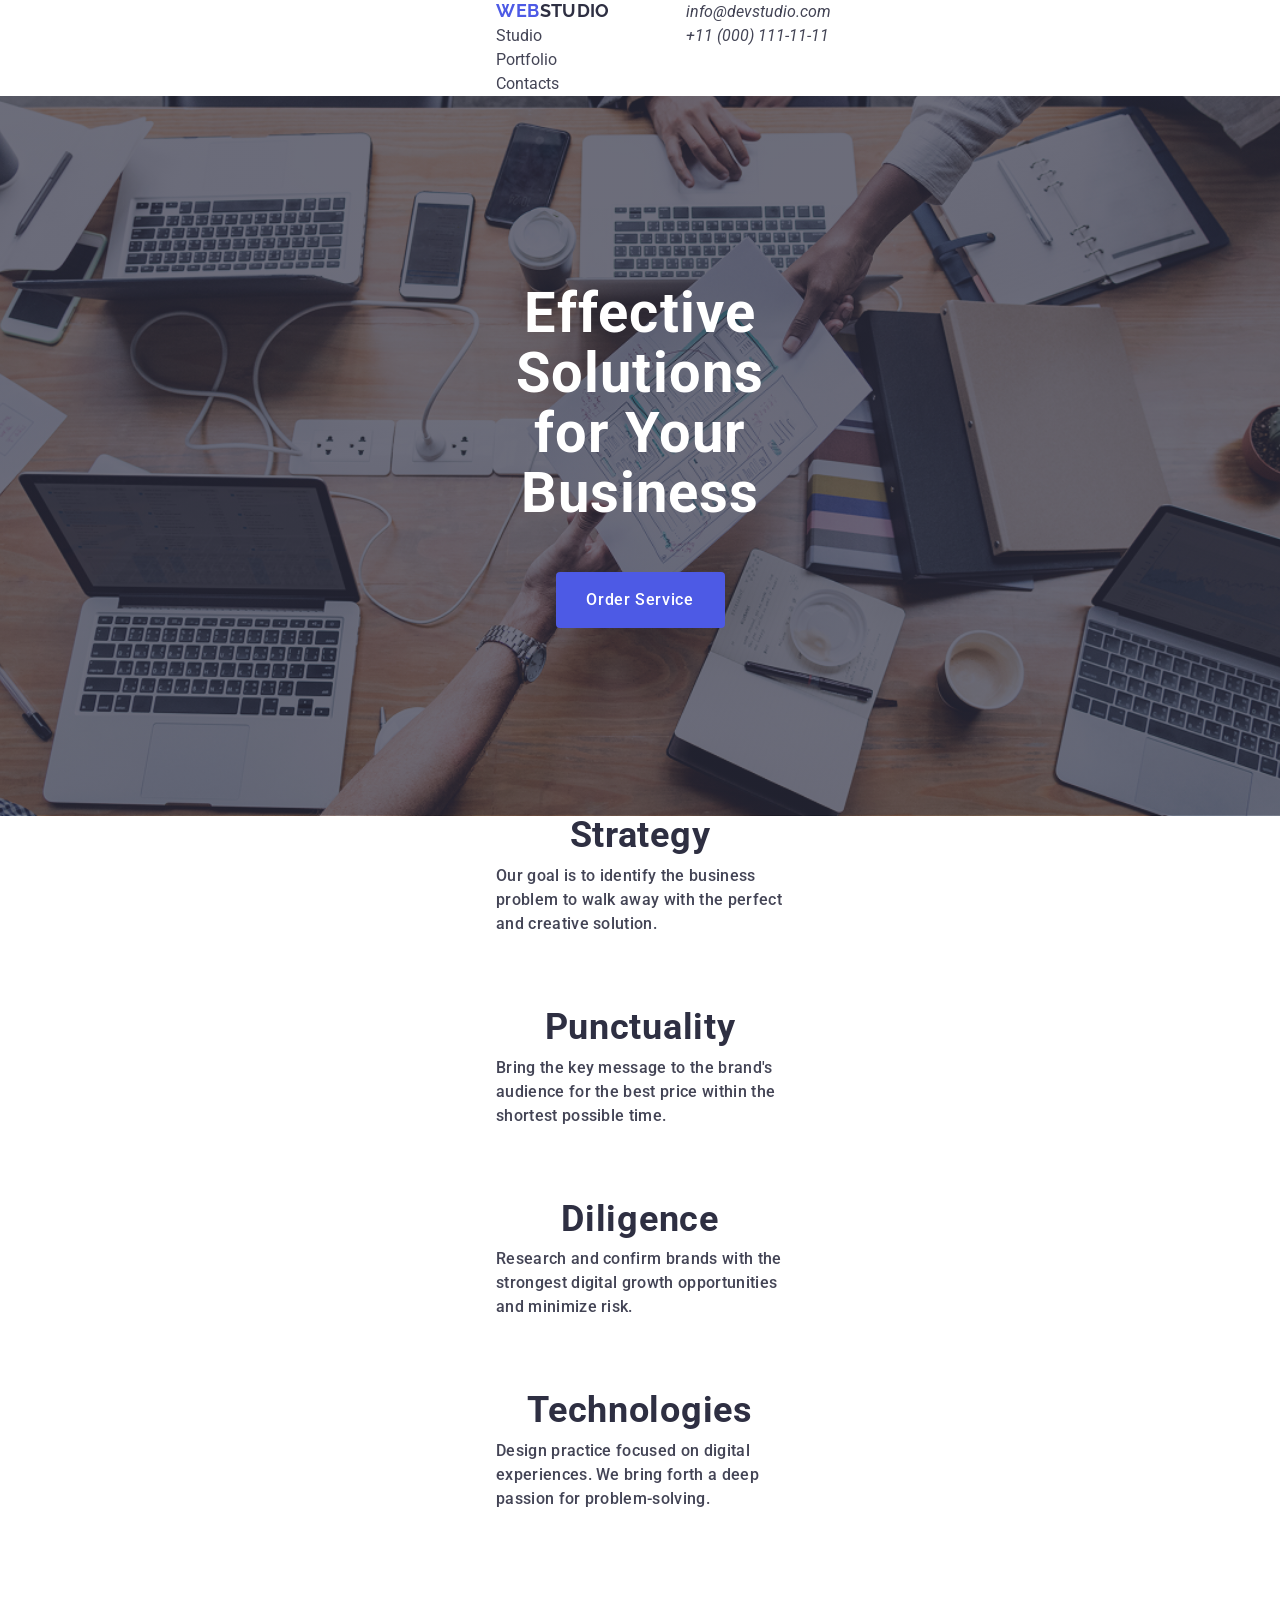
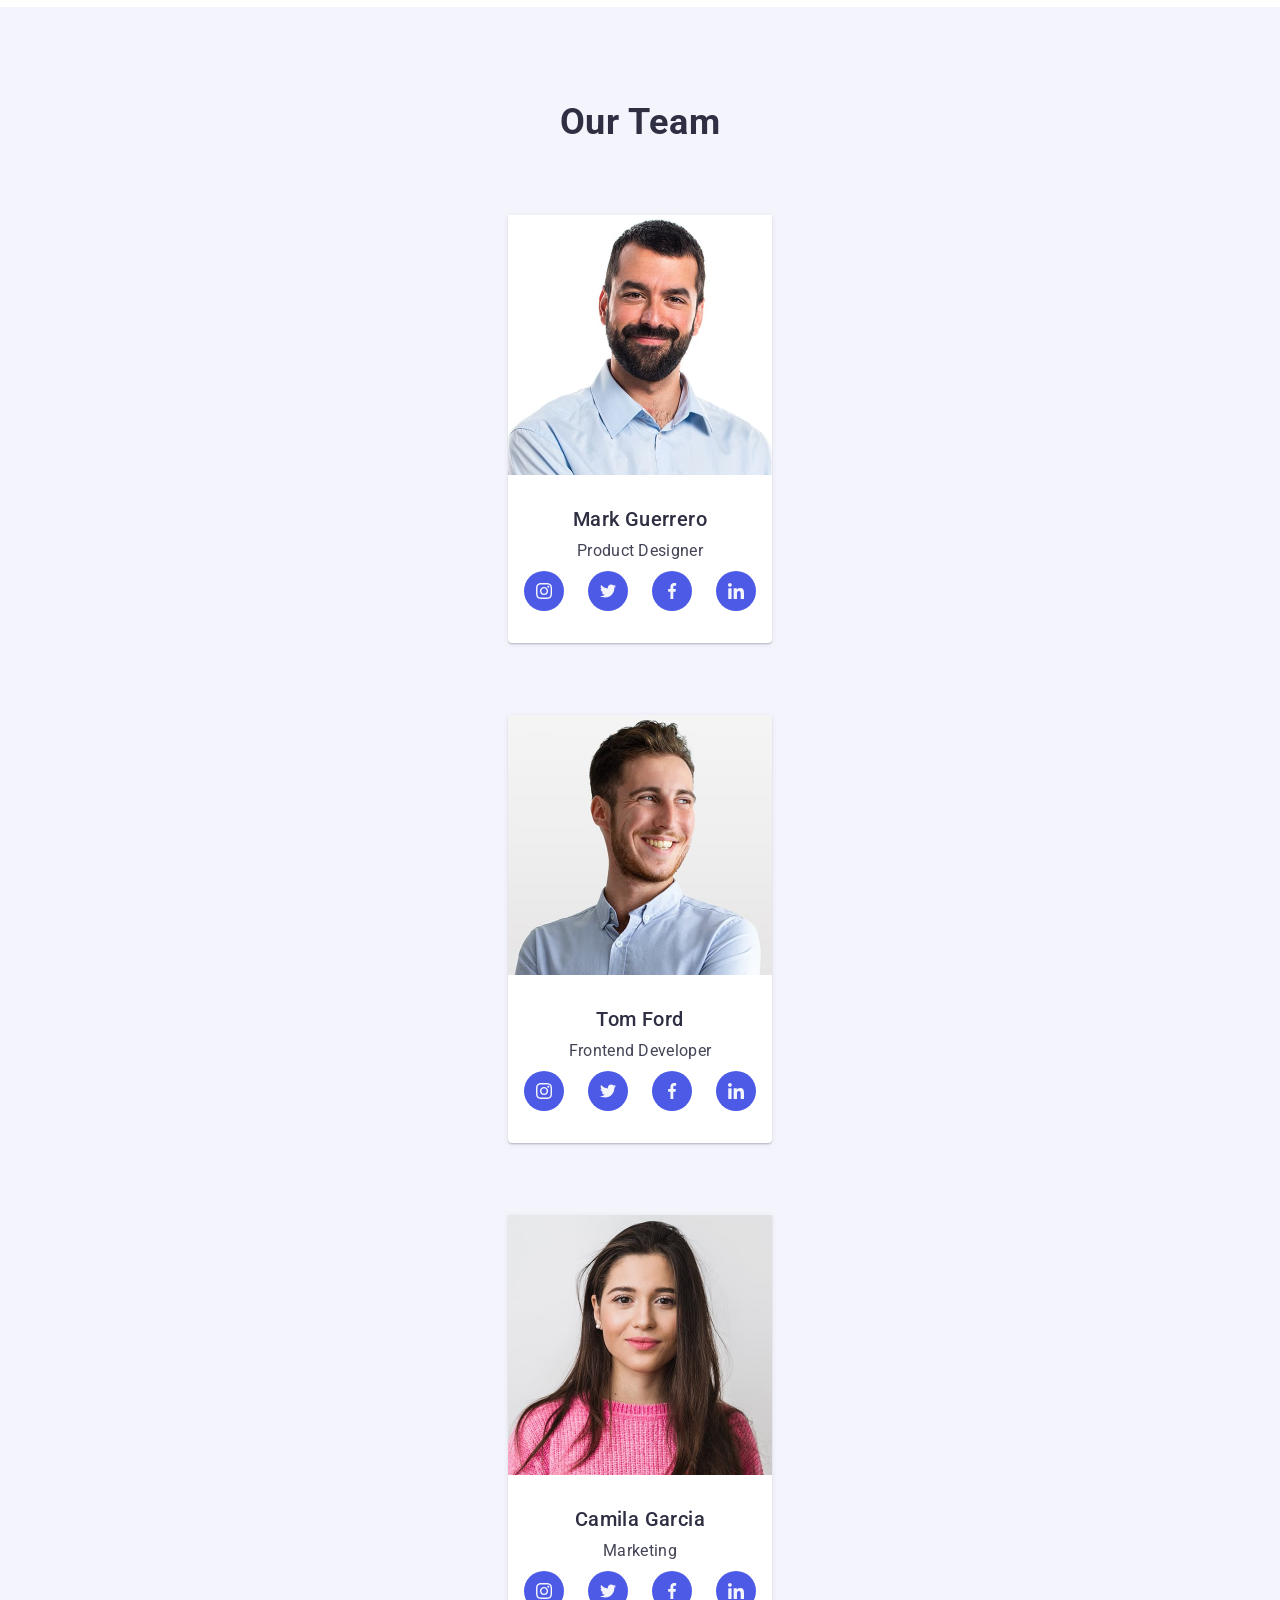
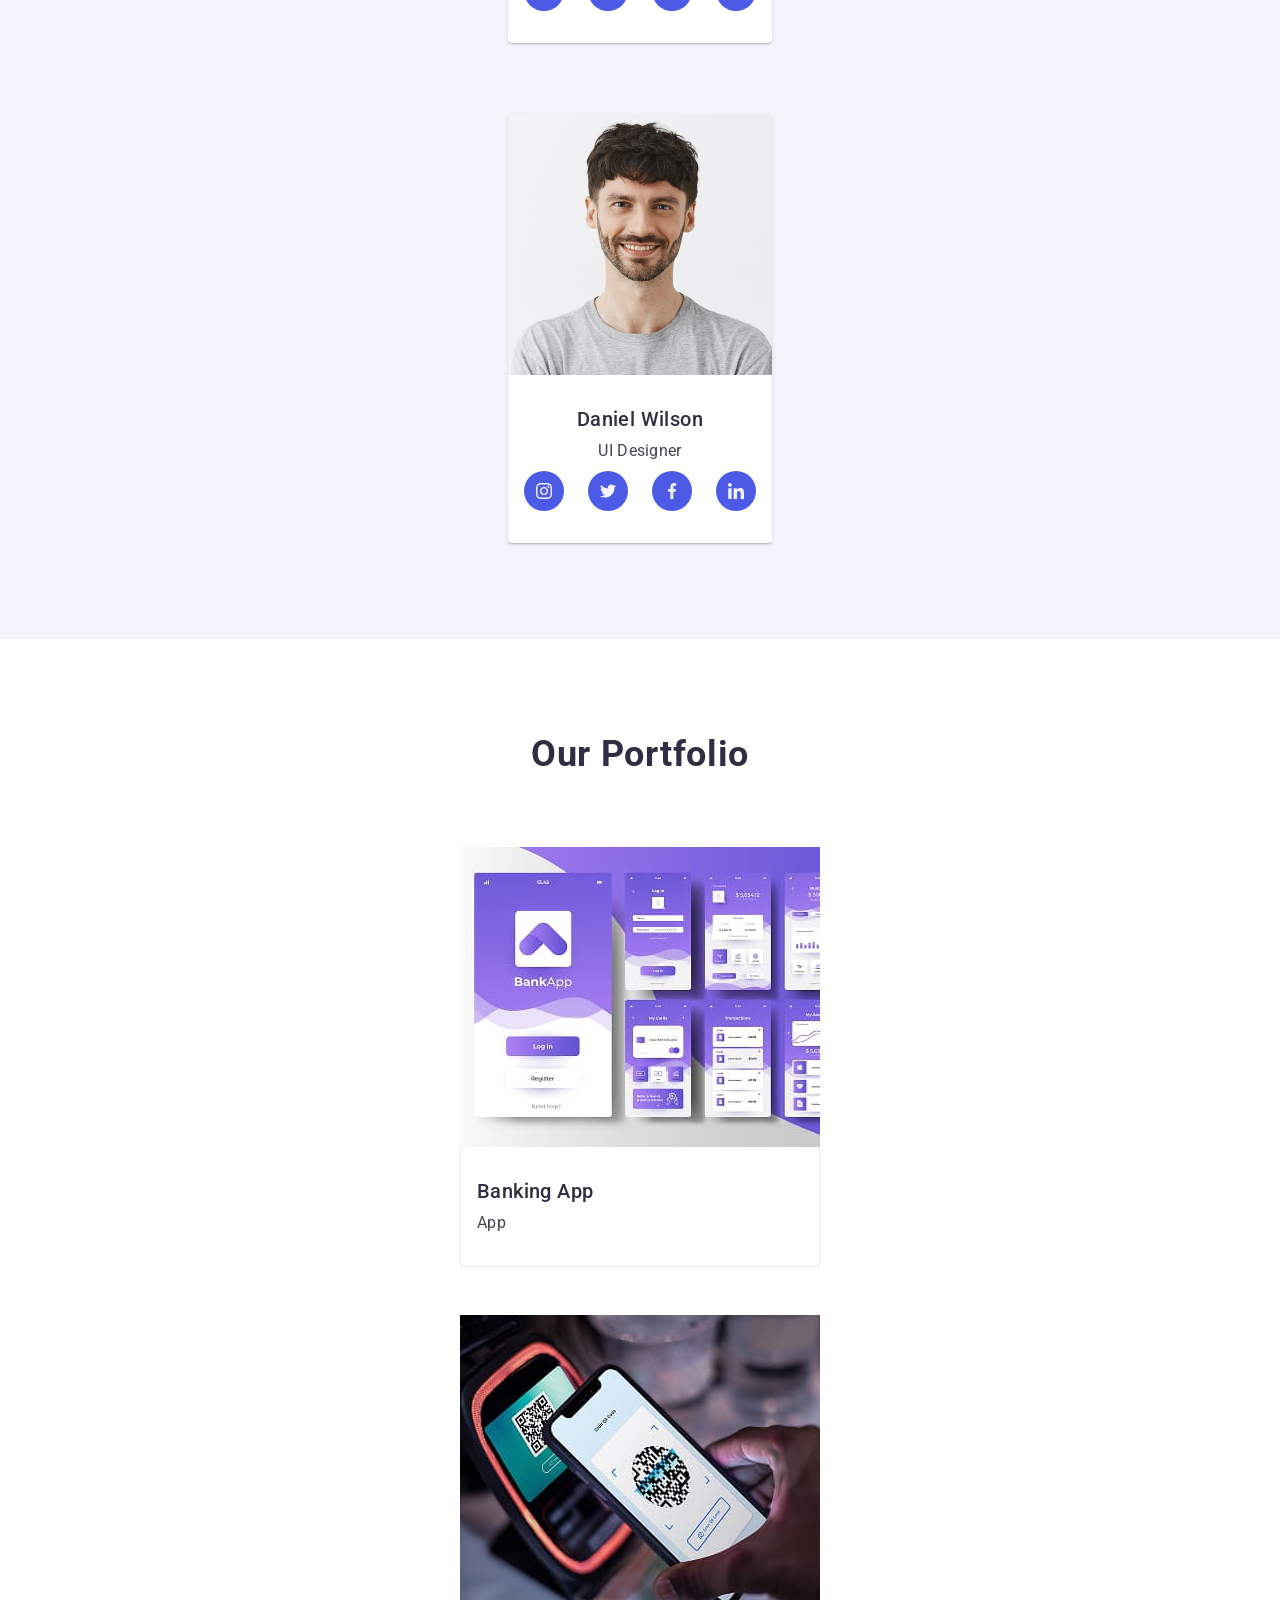
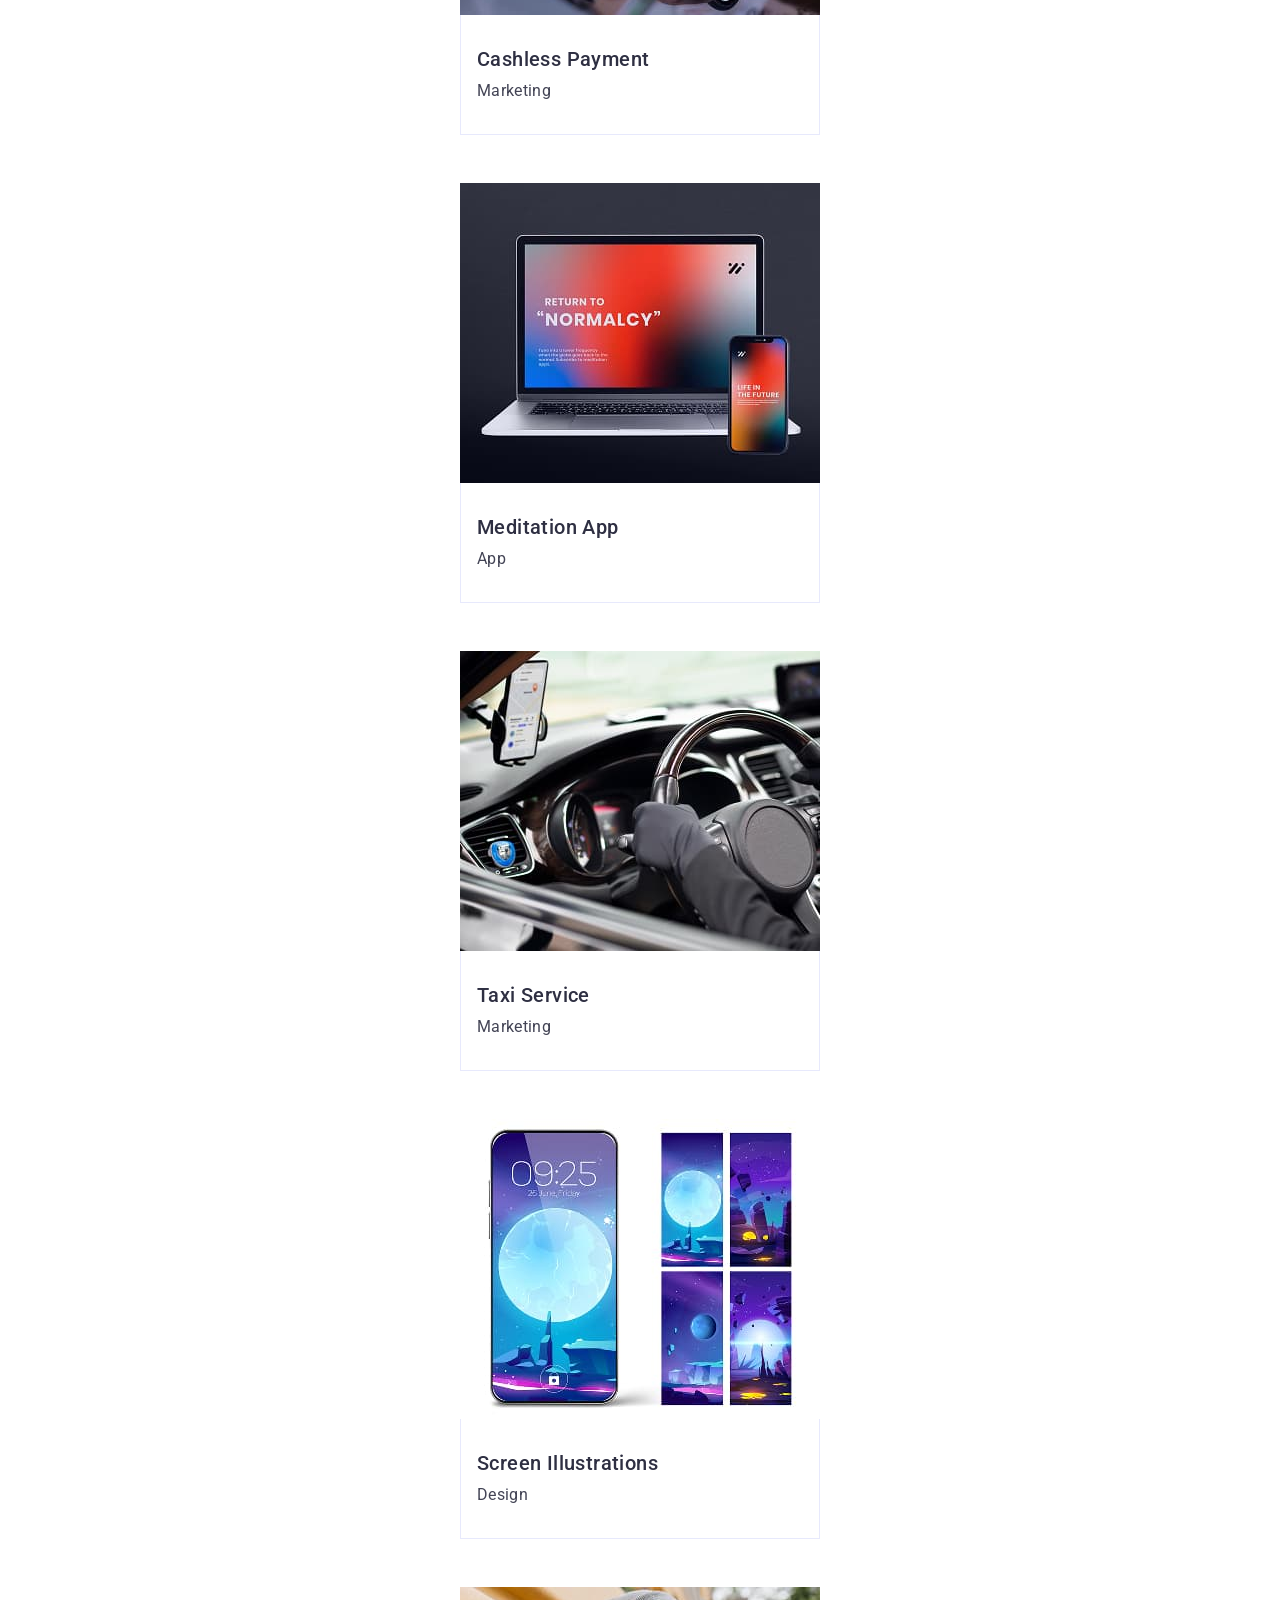
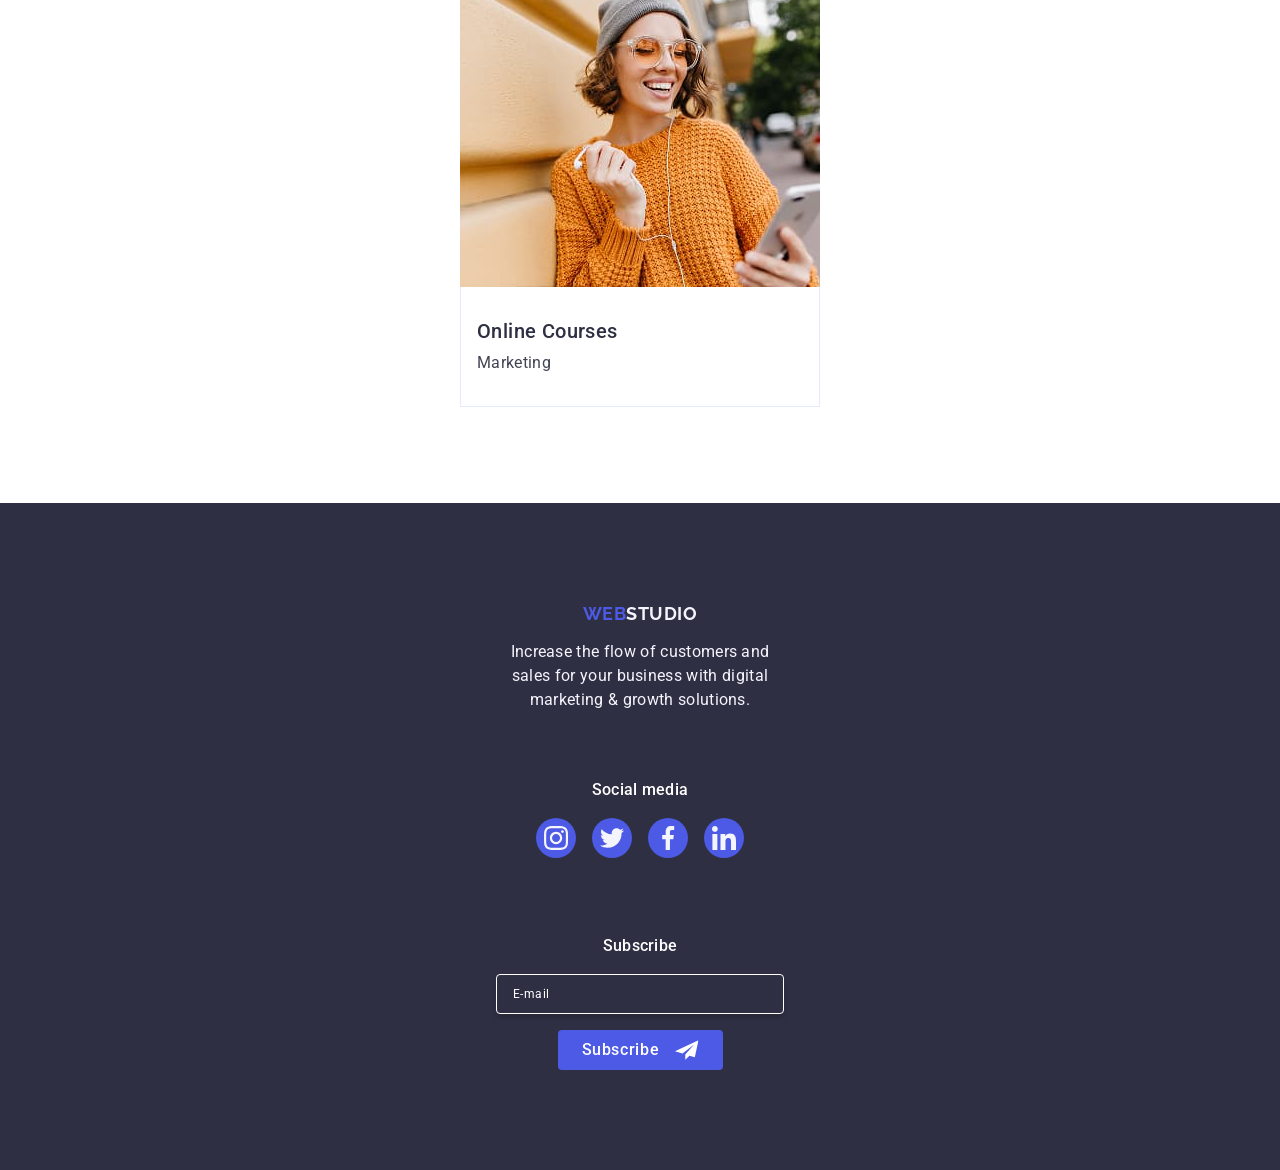
==== commit c5906b3b: "Update index.html" ====
--- a/index.html
+++ b/index.html
@@ -106,8 +106,8 @@
             <ul class="team-list">
             <li class="team-photo">
             <img class="photo" 
-            srcset="./images/1_img 1x, 
-            ./images/1_img_2x 2x"
+            srcset="./images/1_img.jpg 1x, 
+            ./images/1_img_2x.jpg 2x"
             src="./images/1_img.jpg" width="264" height="260" alt="Photo Mark Guerrero">
                 <div class="team-name">
                 <h3 class="team-subtitle">Mark Guerrero</h3>
@@ -142,8 +142,8 @@
                 </li>
                 <li class="team-photo">
                     <img class="photo" 
-                    srcset="./images/2_img 1x, 
-                    ./images/2_img_2x 2x"
+                    srcset="./images/2_img.jpg 1x, 
+                    ./images/2_img_2x.jpg 2x"
                     src="./images/2_img.jpg" width="264" height="260" alt="Photo Tom Ford">
                     <div class="team-name">
                     <h3 class="team-subtitle">Tom Ford</h3>
@@ -178,8 +178,8 @@
                 </li>
                 <li class="team-photo">
                     <img class="photo"
-                    srcset="./images/3_img 1x, 
-                    ./images/3_img_2x 2x" 
+                    srcset="./images/3_img.jpg 1x, 
+                    ./images/3_img_2x.jpg 2x" 
                     src="./images/3_img.jpg" width="264" height="260" alt="Photo Camila Garcia">
                     <div class="team-name">
                     <h3 class="team-subtitle">Camila Garcia</h3>
@@ -214,8 +214,8 @@
                 </li>
                 <li class="team-photo">
                     <img class="photo"
-                    srcset="./images/4_img 1x, 
-                    ./images/4_img_2x 2x" 
+                    srcset="./images/4_img.jpg 1x, 
+                    ./images/4_img_2x.jpg 2x" 
                     src="./images/4_img.jpg" width="264" height="260" alt="Photo Daniel Wilson">
                     <div class="team-name">
                     <h3 class="team-subtitle">Daniel Wilson</h3>
@@ -259,10 +259,16 @@
             <ul class="portfolio-list">
                 <li class="portfolio-item">
                     <div class="box">
-                    <img 
-                    srcset="./images/img_portfolio_1 1x,
-                    ./images/img_portfolio_1_2x 2x"
-                    src="./images/img_portfolio_1.jpg" width="360" height="300" alt="App windows">
+                    <picture>
+                        <source 
+                        srcset="./images/img_portfolio_1.jpg 1x, ./images/img_portfolio_1_2x.jpg 2x"
+                        media="(min-width: 1158px)"/>
+                        <source srcset="./images/img_portfolio_1_tab.jpg 1x, ./images/img_portfolio_1_tab_2x.jpg 2x" 
+                        media="(min-width: 768px)" />
+                        <source srcset="./images/img_portfolio_1_mob.jpg 1x, ./images/img_portfolio_1_mob_2x.jpg 2x"
+                        media="(max-width: 768px)" />
+                        <img src="./images/img_portfolio_1.jpg" width="360" height="300" alt="App windows">
+                    </picture>
                     <p class="overlay-text">14 Stylish and User-Friendly App Design Concepts · Task Manager App · Calorie Tracker App ·
                         Exotic Fruit Ecommerce App ·
                         Cloud Storage App</p>
@@ -274,10 +280,14 @@
                 </li>
                 <li class="portfolio-item">
                     <div class="box">
-                    <img
-                    srcset="./images/img_portfolio_2 1x,
-                    ./images/img_portfolio_2_2x 2x"
-                    src="./images/img_portfolio_2.jpg" width="360" height="300" alt="Reading QR code">
+                        <picture>
+                            <source srcset="./images/img_portfolio_2.jpg 1x, ./images/img_portfolio_2_2x.jpg 2x" media="(min-width: 1158px)" />
+                            <source srcset="./images/img_portfolio_2_tab.jpg 1x, ./images/img_portfolio_2_tab_2x.jpg 2x"
+                                media="(min-width: 768px)" />
+                            <source srcset="./images/img_portfolio_2_mob.jpg 1x, ./images/img_portfolio_2_mob_2x.jpg 2x"
+                                media="(max-width: 768px)" />
+                            <img src="./images/img_portfolio_2.jpg" width="360" height="300" alt="Reading QR code">
+                        </picture>
                         <p class="overlay-text">14 Stylish and User-Friendly App Design Concepts · Task Manager App · Calorie Tracker App ·
                             Exotic Fruit Ecommerce App ·
                             Cloud Storage App</p>
@@ -289,10 +299,14 @@
                 </li>
                 <li class="portfolio-item">
                     <div class="box">
-                        <img 
-                        srcset="./images/img_portfolio_3 1x,
-                        ./images/img_portfolio_3_2x 2x"
-                        src="./images/img_portfolio_3.jpg" width="360" height="300" alt="Laptop and phone photo">
+                        <picture>
+                            <source srcset="./images/img_portfolio_3.jpg 1x, ./images/img_portfolio_3_2x.jpg 2x" media="(min-width: 1158px)" />
+                            <source srcset="./images/img_portfolio_3_tab.jpg 1x, ./images/img_portfolio_3_tab_2x.jpg 2x"
+                                media="(min-width: 768px)" />
+                            <source srcset="./images/img_portfolio_3_mob.jpg 1x, ./images/img_portfolio_3_mob_2x.jpg 2x"
+                                media="(max-width: 768px)" />
+                            <img src="./images/img_portfolio_3.jpg" width="360" height="300" alt="Laptop and phone photo">
+                        </picture>
                         <p class="overlay-text">14 Stylish and User-Friendly App Design Concepts · Task Manager App · Calorie Tracker
                             App ·
                             Exotic Fruit Ecommerce App ·
@@ -305,10 +319,14 @@
                 </li>
                 <li class="portfolio-item">
                     <div class="box">
-                    <img 
-                    srcset="./images/img_portfolio_4 1x,
-                    ./images/img_portfolio_4_2x 2x"
-                    src="./images/img_portfolio_4.jpg" width="360" height="300" alt="Driving car">
+                        <picture>
+                            <source srcset="./images/img_portfolio_4.jpg 1x, ./images/img_portfolio_4_2x.jpg 2x" media="(min-width: 1158px)" />
+                            <source srcset="./images/img_portfolio_4_tab.jpg 1x, ./images/img_portfolio_4_tab_2x.jpg 2x"
+                                media="(min-width: 768px)" />
+                            <source srcset="./images/img_portfolio_4_mob.jpg 1x, ./images/img_portfolio_4_mob_2x.jpg 2x"
+                                media="(max-width: 768px)" />
+                            <img src="./images/img_portfolio_4.jpg" width="360" height="300" alt="Driving car">
+                        </picture>
                     <p class="overlay-text">14 Stylish and User-Friendly App Design Concepts · Task Manager App · Calorie Tracker
                         App ·
                         Exotic Fruit Ecommerce App ·
@@ -321,10 +339,14 @@
                 </li>
                 <li class="portfolio-item">
                     <div class="box">
-                    <img 
-                    srcset="./images/img_portfolio_5 1x,
-                    ./images/img_portfolio_5_2x 2x"
-                    src="./images/img_portfolio_5.jpg" width="360" height="300" alt="Mobile phone screens">
+                        <picture>
+                            <source srcset="./images/img_portfolio_5.jpg 1x, ./images/img_portfolio_5_2x.jpg 2x" media="(min-width: 1158px)" />
+                            <source srcset="./images/img_portfolio_5_tab.jpg 1x, ./images/img_portfolio_5_tab_2x.jpg 2x"
+                                media="(min-width: 768px)" />
+                            <source srcset="./images/img_portfolio_5_mob.jpg 1x, ./images/img_portfolio_5_mob_2x.jpg 2x"
+                                media="(max-width: 768px)" />
+                            <img src="./images/img_portfolio_5.jpg" width="360" height="300" alt="Mobile phone screens">
+                        </picture>
                     <p class="overlay-text">14 Stylish and User-Friendly App Design Concepts · Task Manager App · Calorie Tracker
                         App ·
                         Exotic Fruit Ecommerce App ·
@@ -337,10 +359,14 @@
                 </li>
                 <li class="portfolio-item">
                     <div class="box">
-                    <img 
-                    srcset="./images/img_portfolio_6 1x,
-                    ./images/img_portfolio_6_2x 2x"
-                    src="./images/img_portfolio_6.jpg" width="360" height="300" alt="Girl in glasses">
+                        <picture>
+                            <source srcset="./images/img_portfolio_6.jpg 1x, ./images/img_portfolio_6_2x.jpg 2x" media="(min-width: 1158px)" />
+                            <source srcset="./images/img_portfolio_6_tab.jpg 1x, ./images/img_portfolio_6_tab_2x.jpg 2x"
+                                media="(min-width: 768px)" />
+                            <source srcset="./images/img_portfolio_6_mob.jpg 1x, ./images/img_portfolio_6_mob_2x.jpg 2x"
+                                media="(max-width: 768px)" />
+                            <img src="./images/img_portfolio_6.jpg" width="360" height="300" alt="Girl in glasses">
+                        </picture>
                     <p class="overlay-text">14 Stylish and User-Friendly App Design Concepts · Task Manager App · Calorie Tracker
                         App ·
                         Exotic Fruit Ecommerce App ·
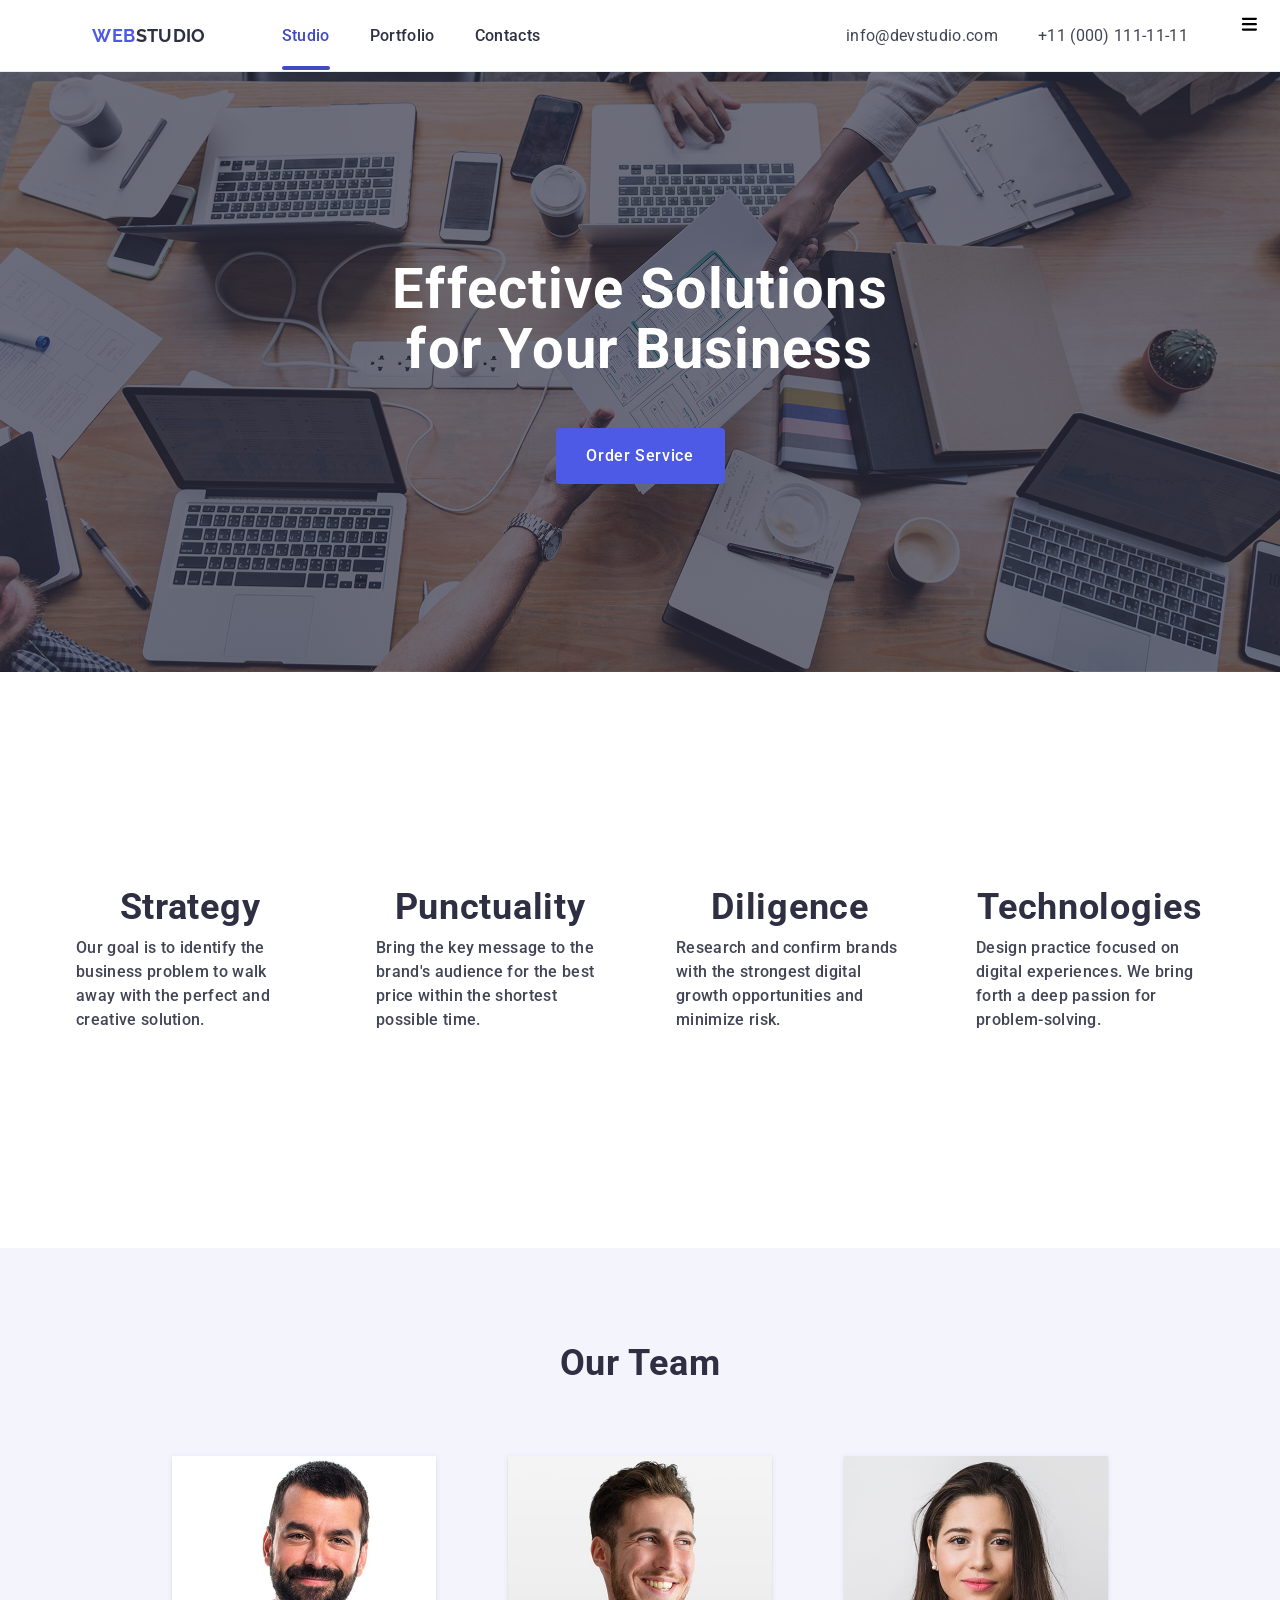
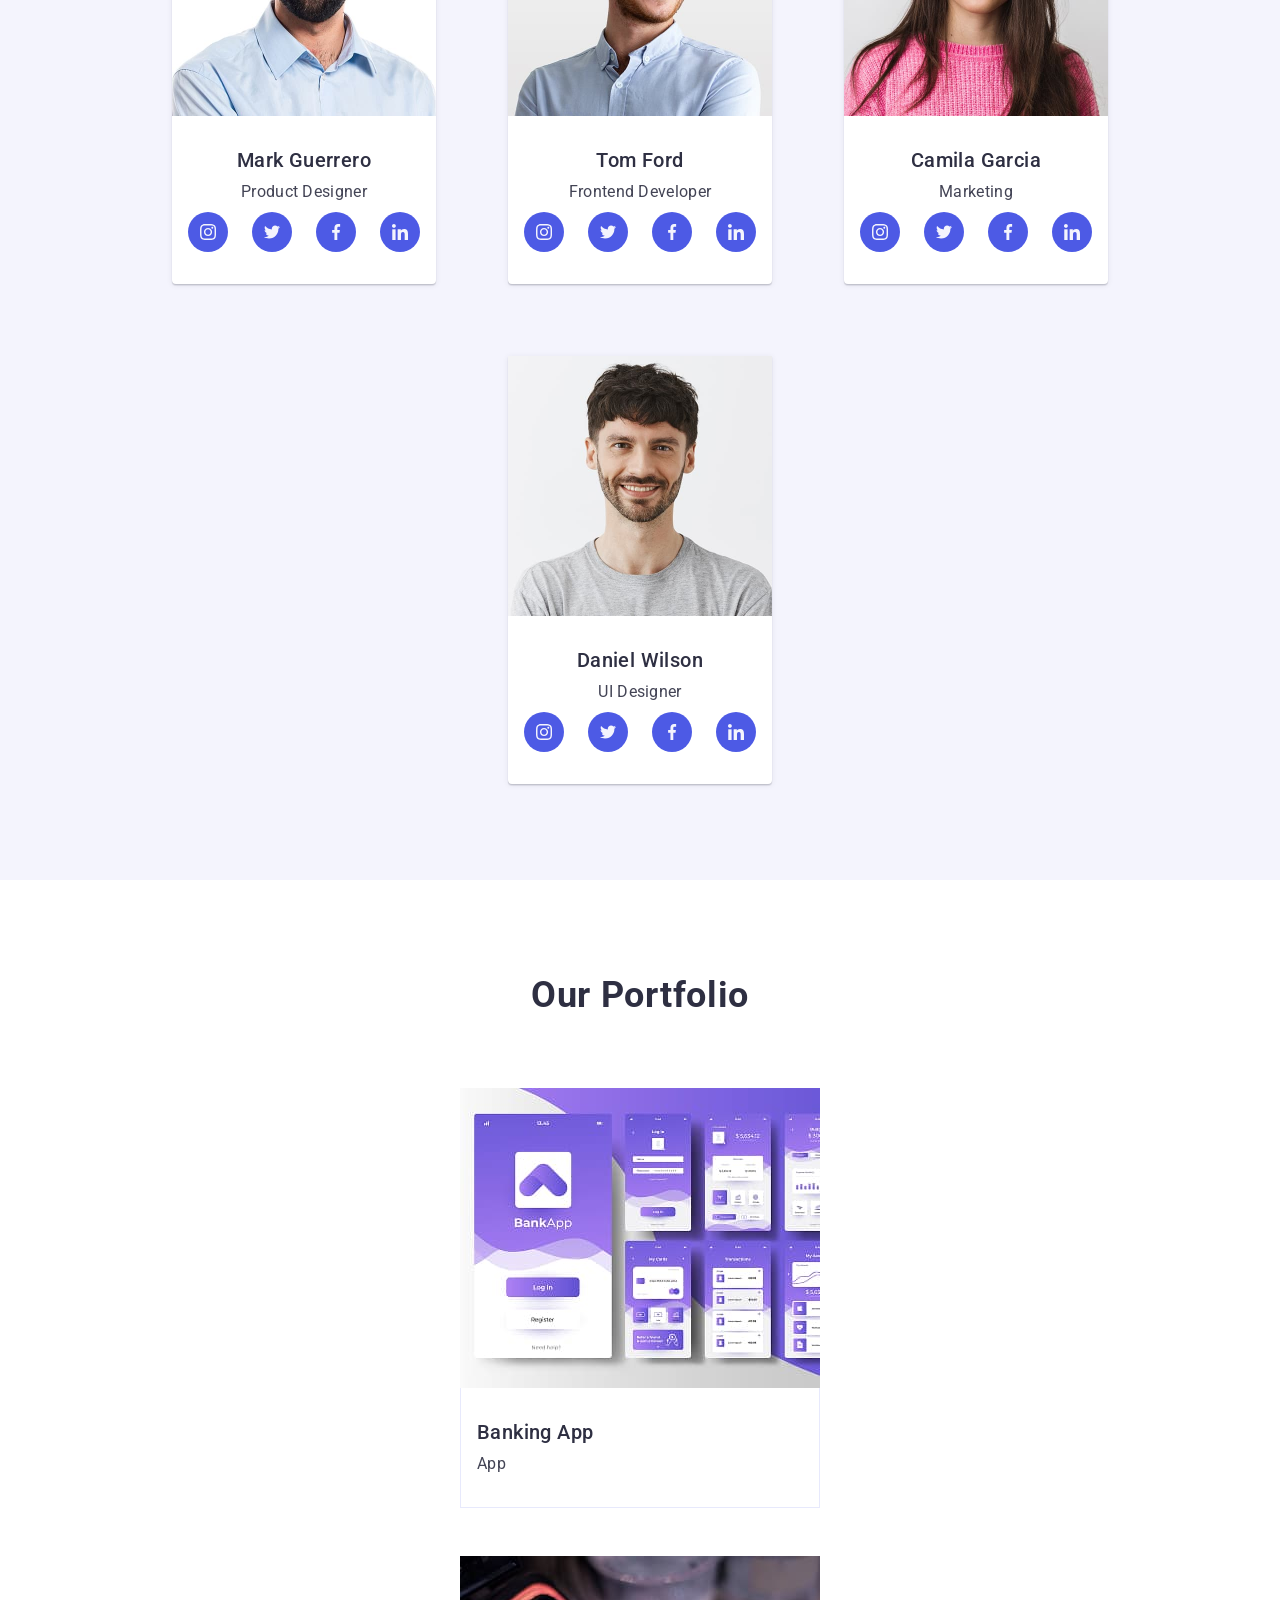
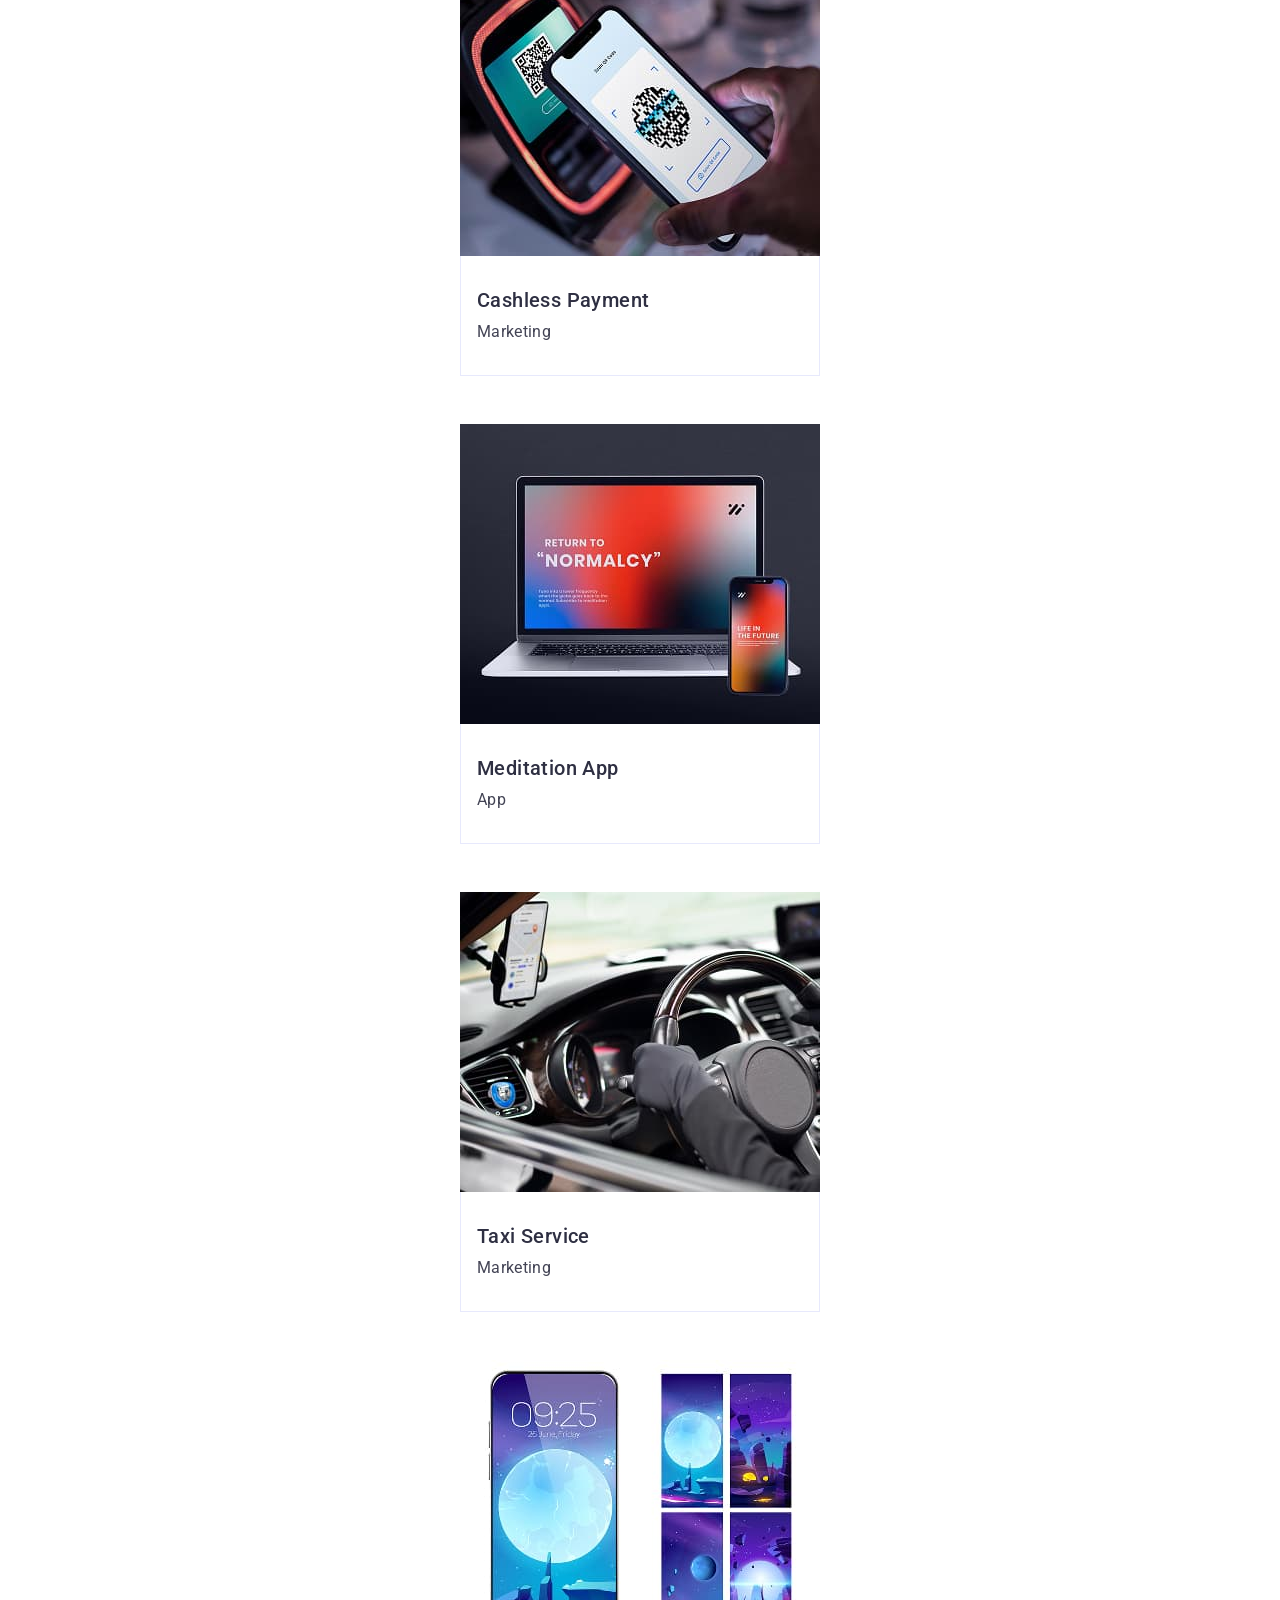
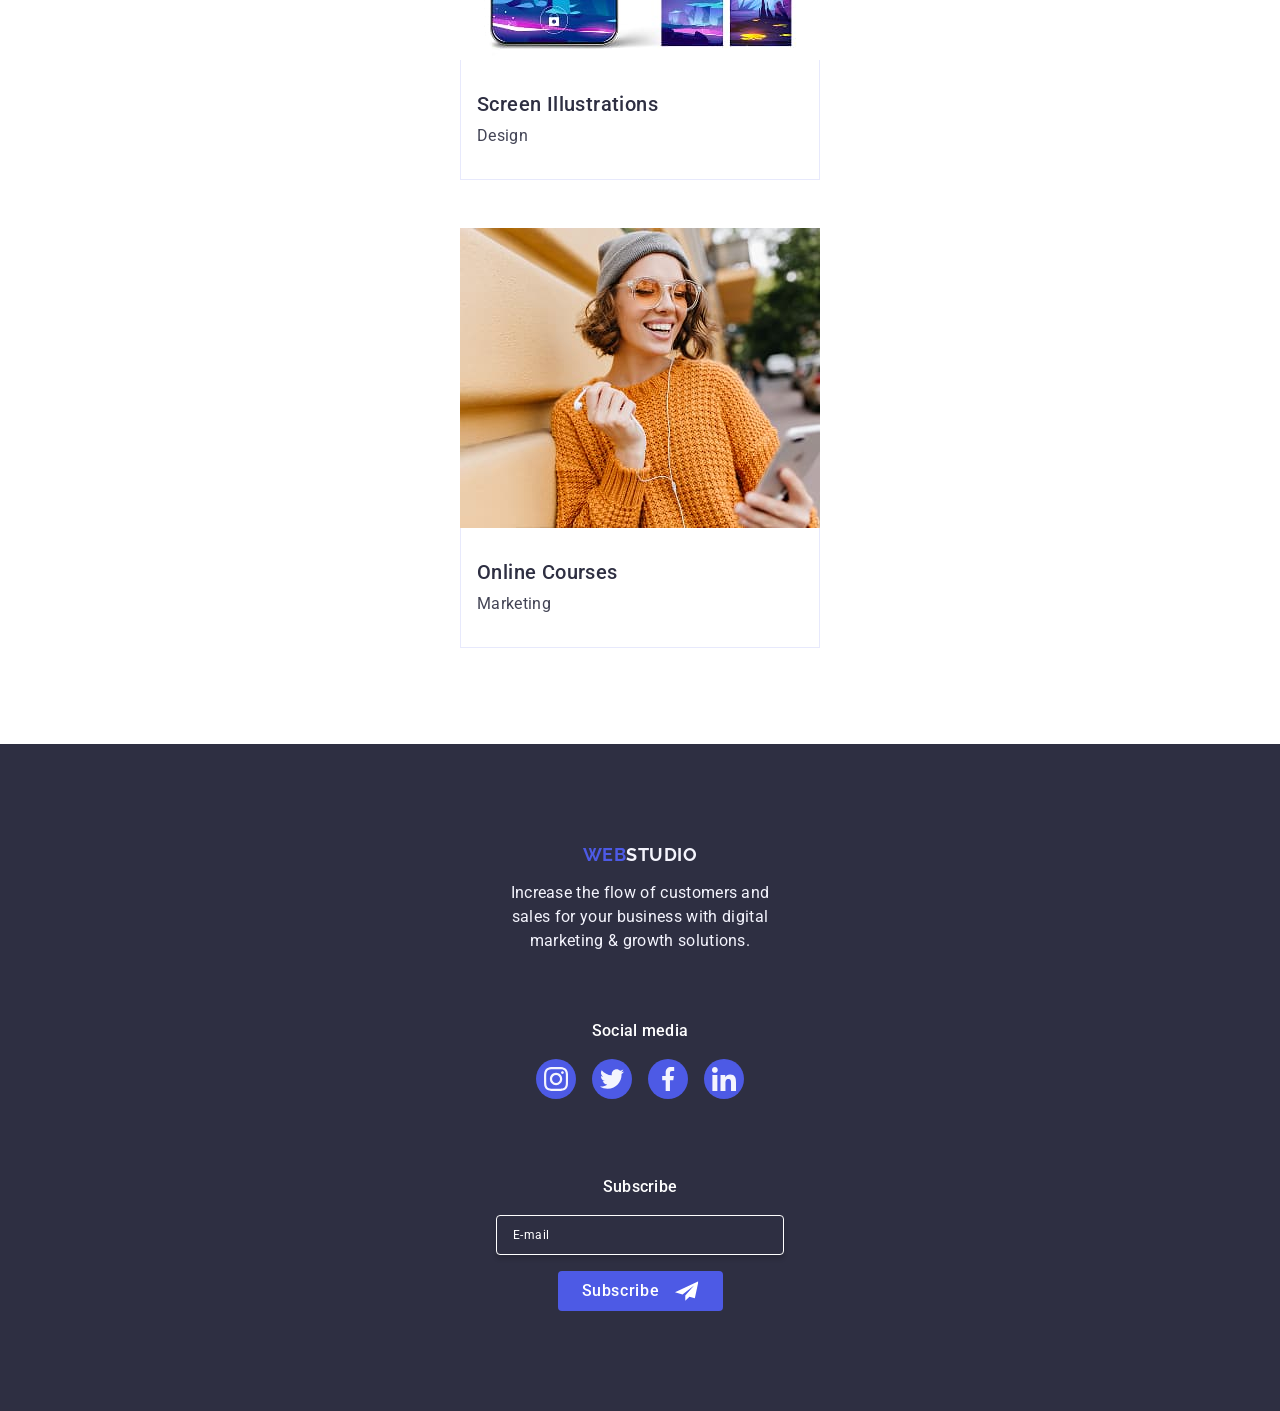
==== commit f40cd9c6: "mob-menu" ====
--- a/index.html
+++ b/index.html
@@ -43,6 +43,75 @@
             </li>
         </ul>
         </address>
+        <button 
+        class="menu-open-btn" 
+        type="button" >
+            <svg class="mob-menu-open-icon" width="16.8" height="14.4">
+            <use href="./images/icons.svg#icon-Group"/>
+            </svg>
+        </button>
+        </div>
+        <div class="mob-menu ">
+            <button class="mob-menu-close-btn" type="button">
+                <svg class="close-icon" width="8" height="8">
+                    <use href="./images/icons.svg#icon-close"></use>
+                </svg>
+                </button>
+                <div class="mob-menu-top">
+                <nav class="mob-menu-nav">
+                <ul class="mob-menu-links">
+                    <li class="mob-menu-links-item">
+                        <a class="mob-menu-link-studio active href="./index.html">Studio</a>
+                    </li>
+                    <li class="mob-menu-links-item">
+                        <a class="mob-menu-link-studio" href="">Portfolio</a>
+                    </li>
+                    <li class="mob-menu-links-item">
+                        <a class="mob-menu-link-studio" href="">Contacts</a>
+                    </li>
+                </ul>
+                </nav>
+                </div>
+                <div class="mob-menu-bottom">
+                <ul class="mob-menu-contacts">
+                    <li class="mob-menu-contact-item">
+                        <a class="mob-contacts-lits active" href="mailto:info@devstudio.com">info@devstudio.com</a>
+                    </li>
+                    <li class="mob-menu-contact-item">
+                        <a class="mob-contacts-lits" href="tel:+110001111111">+11 (000) 111-11-11</a>
+                    </li>
+                    </ul>
+                    <ul class="mob-social-media-list">
+                        <li class="mob-social-media-icons">
+                            <a class="mob-social-icon-link" href="">
+                                <svg class="mob-team-icon" width="24" height="24">
+                                    <use href="./images/icons.svg#instagram"></use>
+                                </svg>
+                            </a>
+                        </li>
+                        <li class="mob-social-media-icons">
+                            <a class="mob-social-icon-link" href="">
+                                <svg class="mob-team-icon" width="24" height="24">
+                                    <use href="./images/icons.svg#twitter"></use>
+                                </svg>
+                            </a>
+                        </li>
+                        <li class="mob-social-media-icons">
+                            <a class="mob-social-icon-link" href="">
+                                <svg class="mob-team-icon" width="24" height="24">
+                                    <use href="./images/icons.svg#facebook"></use>
+                                </svg>
+                            </a>
+                        </li>
+                        <li class="mob-social-media-icons">
+                            <a class="mob-social-icon-link" href="">
+                                <svg class="mob-team-icon" width="24" height="24">
+                                    <use href="./images/icons.svg#linkedin"></use>
+                                </svg>
+                            </a>
+                        </li>
+                    </ul>
+                    </div>
         </div>
     </header>
     <main>
--- a/css/styles.css
+++ b/css/styles.css
@@ -56,7 +56,6 @@
     margin: -1px;
     border: 0;
     padding: 0;
-
     white-space: nowrap;
     clip-path: inset(100%);
     clip: rect(0 0 0 0);
@@ -64,21 +63,21 @@
 }
 
 .container {
-    width: 288px;
-   /*width: 1158px;*/
+    width: 320px;
     margin: 0 auto;
-    /*padding: 0 15px;*/
-}
-.header .container{
-    display: flex;
-    justify-content: space-between;
-}
-/*.header {
+}
+
+.header {
+    min-width: 320px;
+    height: 56px;
     border-bottom: 1px solid #E7E9FC;
     box-shadow:0px 2px 1px rgba(46, 47, 66, 0.08),
     0px 1px 1px rgba(46, 47, 66, 0.16),
     0px 1px 6px rgba(46, 47, 66, 0.08);
-}*/
+}
+.header-navigation{
+    padding: 16px;
+}
 .header-logo {
     color: #4d5ae5;
     font-family: 'Raleway', sans-serif;
@@ -87,24 +86,12 @@
     letter-spacing: 0.03em;
     font-weight: 700;
     text-transform: uppercase;
-    padding: 24px 0;
-    margin-right: 76px;
 }
 .logo-header-studio {
     color: #2e2f42;
     font-weight: 700;
     letter-spacing: 0.02em;
 }
-/*.header-navigation{
-    display: flex;
-    align-items: center;
-}
-.header-link-studio:hover,
-.header-link-studio:focus{
-    box-shadow: 0px 2px 1px rgba(46, 47, 66, 0.08),
-        0px 1px 1px rgba(46, 47, 66, 0.16),
-        0px 1px 6px rgba(46, 47, 66, 0.08);
-}
 .header-links{
     display: flex;
     gap: 40px;
@@ -112,22 +99,7 @@
     font-weight: 500;
     letter-spacing: 0.02em;
     align-items: center;
-}
-.header-links .current{
-    transition: color 250ms cubic-bezier(0.4, 0, 0.2, 1);
-    color: #404bbf;
-    position: relative;
-}
-.header-links .current::after{
-    content: "";
-    position: absolute;
-    left: 0;
-    bottom: -1px;
-    display: block;
-    border-radius: 2px;
-    width: 48px;
-    height: 4px;
-    background-color: #404bbf;
+    display: none;
 }
 .header-link-studio {
     color: #2e2f42;
@@ -141,15 +113,122 @@
     align-items: baseline;
     padding-top: 24px;
     padding-bottom: 24px;
+    display: none;
 }
 .contacts-lits{
     letter-spacing: 0.02em;
     transition: color 250ms cubic-bezier(0.4, 0, 0.2, 1);
-}*/
+}
+
+.menu-open-btn{
+    display: flex;
+    align-items: center;
+    justify-content: center;
+    width: 24;
+    height: 24;
+    position: absolute;
+    top: 16px;
+    right: 16px;
+    border: none;
+    background-color: transparent;
+    margin: 0;
+}
+
+.mob-menu {
+    display: flex;
+    flex-direction: column;
+    justify-content: space-between;
+    width: 100%;
+    height: 100%;
+    background-color: #FFFFFF;
+    position: fixed;
+    top:0;
+    z-index: 100;
+    padding-top: 72px;
+    padding-left: 16px;
+    padding-bottom: 40px;
+    padding-right: 24px;
+    opacity: 0;
+    pointer-events: none;
+    visibility: hidden;
+}
+
+.mob-menu-close-btn {
+    position: absolute;
+    width: 24px;
+    height: 24px;
+    top: 24px;
+    right: 24px;
+    background-color: transparent;
+    border: 1px solid rgba(0, 0, 0, 0.1);
+    border-radius: 50%;
+}
+
+.close-icon {
+    fill: #2E2F42;
+}
+
+.mob-menu-nav {
+    font-weight: 700;
+    font-size: 36px;
+    line-height: 1.11;
+    letter-spacing: 0.02em;
+}
+
+.mob-menu-links-item:not(:last-child) {
+    margin-bottom: 40px;
+}
+
+.active {
+    color: #4D5AE5;
+}
+
+.mob-menu-contacts {
+    font-weight: 500;
+    font-size: 20px;
+    line-height: 1.2;
+    letter-spacing: 0.02em;
+    margin-bottom: 48px;
+}
+
+.mob-menu-contact-item:not(:last-child){
+    margin-bottom: 24px;
+}
+
+.mob-social-media-list {
+    display: flex;
+    gap: 40px;
+}
+
+.mob-social-media-icons {
+    width: 40px;
+    height: 40px;
+    background-color: #4D5AE5;
+    *align-items: center;
+    justify-content: center;
+    border-radius: 50%;
+
+}
+
+.mob-social-icon-link {
+    width: 100%;
+        height: 100%;
+        background-color: #4d5ae5;
+        border-radius: 50%;
+        display: flex;
+       align-items: center;
+        justify-content: center;
+        fill:#E7E9FC
+}
+
+.mob-team-icon {
+    align-items: center;
+        justify-content: center;
+}
+
 
 .hero {
     max-width: 320px;
-    /*max-width: 1440px;*/
     margin: 0 auto;
     padding: 188px 0;
     background-color: #2E2F42;
@@ -159,6 +238,7 @@
     background-size: cover;
     background-position: center;
     background-repeat: no-repeat;
+    margin-bottom: 96px;
 }
 @media screen and (min-resolution:2x){
     .hero{
@@ -196,7 +276,6 @@
 }
 
 .philosophy {
-    /*padding: 120px 0;*/
     border-radius: 0;
     margin-bottom: 96px;
 }
@@ -206,20 +285,6 @@
     flex-direction: row;
     flex-wrap: wrap;
     gap: 72px;
-    /*gap: 24px;*/
-}
-.philosophy-column{
-    /*flex-basis: calc((100% - 3 * 24px) / 4);*/
-}
-.philosophy-icons{
-    /*display: flex;
-    align-items: center;
-        justify-content: center;
-        height: 112px;
-        background-color: #f4f4fd;
-        border-radius: 4px;
-        border: 1px solid #8e8f99;
-        margin-bottom: 8px;*/
 }
 .philosophy-subtitle{
     font-weight: 700;
@@ -541,16 +606,12 @@
 .modal{
     width: 288px;
     min-height: 623px;
-    /*width: 408px;
-    min-height: 584px;*/
     border-radius: 4px;
     box-shadow: 0 1px 1px 0 rgba(0, 0, 0, 0.14), 0 1px 3px 0 rgba(0, 0, 0, 0.12), 0 2px 1px 0 rgba(0, 0, 0, 0.2);
     background: #fcfcfc;
     padding-top: 72px;
     padding-left: 16px;
     padding-right: 16px;
-    /*padding-left: 24px;
-    padding-right: 24px;*/
     padding-bottom: 24px;
     position: absolute;
     top: 50%;
@@ -660,7 +721,6 @@
     outline: transparent;
     transition: border-color 250ms cubic-bezier(0.4, 0, 0.2, 1);
     width: 256px;
-    /*width: 360px;*/
     height: 120px;
     resize: none;
     font-size: 12px;
@@ -731,22 +791,110 @@
 
 
 @media (min-width:768px){
-    .hero{
+        .container {
+        width: 768px;
+    }
+    .header{
+        min-width: 768px;
+        height: 72px;
+    }
+        .header .container {
+            display: flex;
+            justify-content: space-between;
+        }
+        .header-logo{
+            margin-right: 76px;
+        }
+        .header-navigation {
+            display: flex;
+            align-items: center;
+            padding-top: 24px;
+            padding-bottom: 24px;
+        }
+        .header-links {
+            display: flex;
+            gap: 40px;
+            line-height: 1.5;
+            font-weight: 500;
+            letter-spacing: 0.02em;
+            align-items: center;
+        }
+        .header-link-studio:hover,
+        .header-link-studio:focus {
+            box-shadow: 0px 2px 1px rgba(46, 47, 66, 0.08),
+                0px 1px 1px rgba(46, 47, 66, 0.16),
+                0px 1px 6px rgba(46, 47, 66, 0.08);
+        }
+                .header-links .current {
+                    transition: color 250ms cubic-bezier(0.4, 0, 0.2, 1);
+                    color: #404bbf;
+                    position: relative;
+                }
+        
+                .header-links .current::after {
+                    content: "";
+                    position: absolute;
+                    left: 0;
+                    bottom: -1px;
+                    display: block;
+                    border-radius: 2px;
+                    width: 48px;
+                    height: 4px;
+                    background-color: #404bbf;
+                }
+                .contacts {
+                font-size: 12px;
+                display: flex;
+                flex-direction: column;
+                gap: 12px;
+                font-style: normal;
+                justify-content: flex-end;
+                                    align-items: baseline;
+                                    padding-top: 16px;
+                                    padding-bottom: 16px;
+                                    padding-right: 16px;
+                                }
+                                .contacts-lits {
+                                    letter-spacing: 0.02em;
+                                    transition: color 250ms cubic-bezier(0.4, 0, 0.2, 1);
+                                }
+        .hero{
         max-width: 768px;
         background-image: linear-gradient(to bottom, rgba(46, 47, 66, 0.7), rgba(46, 47, 66, 0.7)),
         url(../images/hero_pic_tab_1x.jpg);
     }
     @media screen and (min-resolution:2x) {
-    .hero {
+        .hero {
         background-image: linear-gradient(to bottom, rgba(46, 47, 66, 0.7),
         rgba(46, 47, 66, 0.7)),
         url(../images/hero_pic_tab_2x.jpg);
-            }
+    }
+        .philosophy-list {
+            display: flex;
+            flex-wrap: wrap;
+            gap: 24px;
+    }
+    .philosophy-column {
+    flex-basis: calc((100% - 1* 24px) / 2);
+    }
+    .modal{
+        width: 408px;
+        min-height: 584px;
+        padding-left: 24px;
+        padding-right: 24px;
+    }
+    .modal-textarea{
+        width: 360px;
+    }
+  
+}
+
+
+@media (min-width:1158px) {
+    .container {
+            width: 1158px;
+            padding: 0 15px;
         }
-}
-
-
-@media (min-width:1158px) {
         .hero {
                 max-width: 1440px;
                 background-image: linear-gradient(to bottom, rgba(46, 47, 66, 0.7), rgba(46, 47, 66, 0.7)),
@@ -760,4 +908,35 @@
                         url(../images/hero_pic_desk_2x.jpg);
                 }
             }
+        .contacts {
+        display: flex;
+        flex-direction: row;
+        gap: 40px;
+        font-style: normal;
+        justify-content: flex-end;
+        align-items: baseline;
+        font-size: 16px;
+        padding-top: 24px;
+        padding-bottom: 24px;
+        }
+    .philosophy{
+        padding: 120px 0;
+    }
+        .philosophy-list{
+            flex-wrap: nowrap;
+        }
+        .philosophy-column {
+            flex-basis: calc((100% - 3 * 24px) / 4);
+        }
+    
+        .philosophy-icons {
+            display: flex;
+            align-items: center;
+            justify-content: center;
+            height: 112px;
+            background-color: #f4f4fd;
+            border-radius: 4px;
+            border: 1px solid #8e8f99;
+            margin-bottom: 8px;
+        }
 }
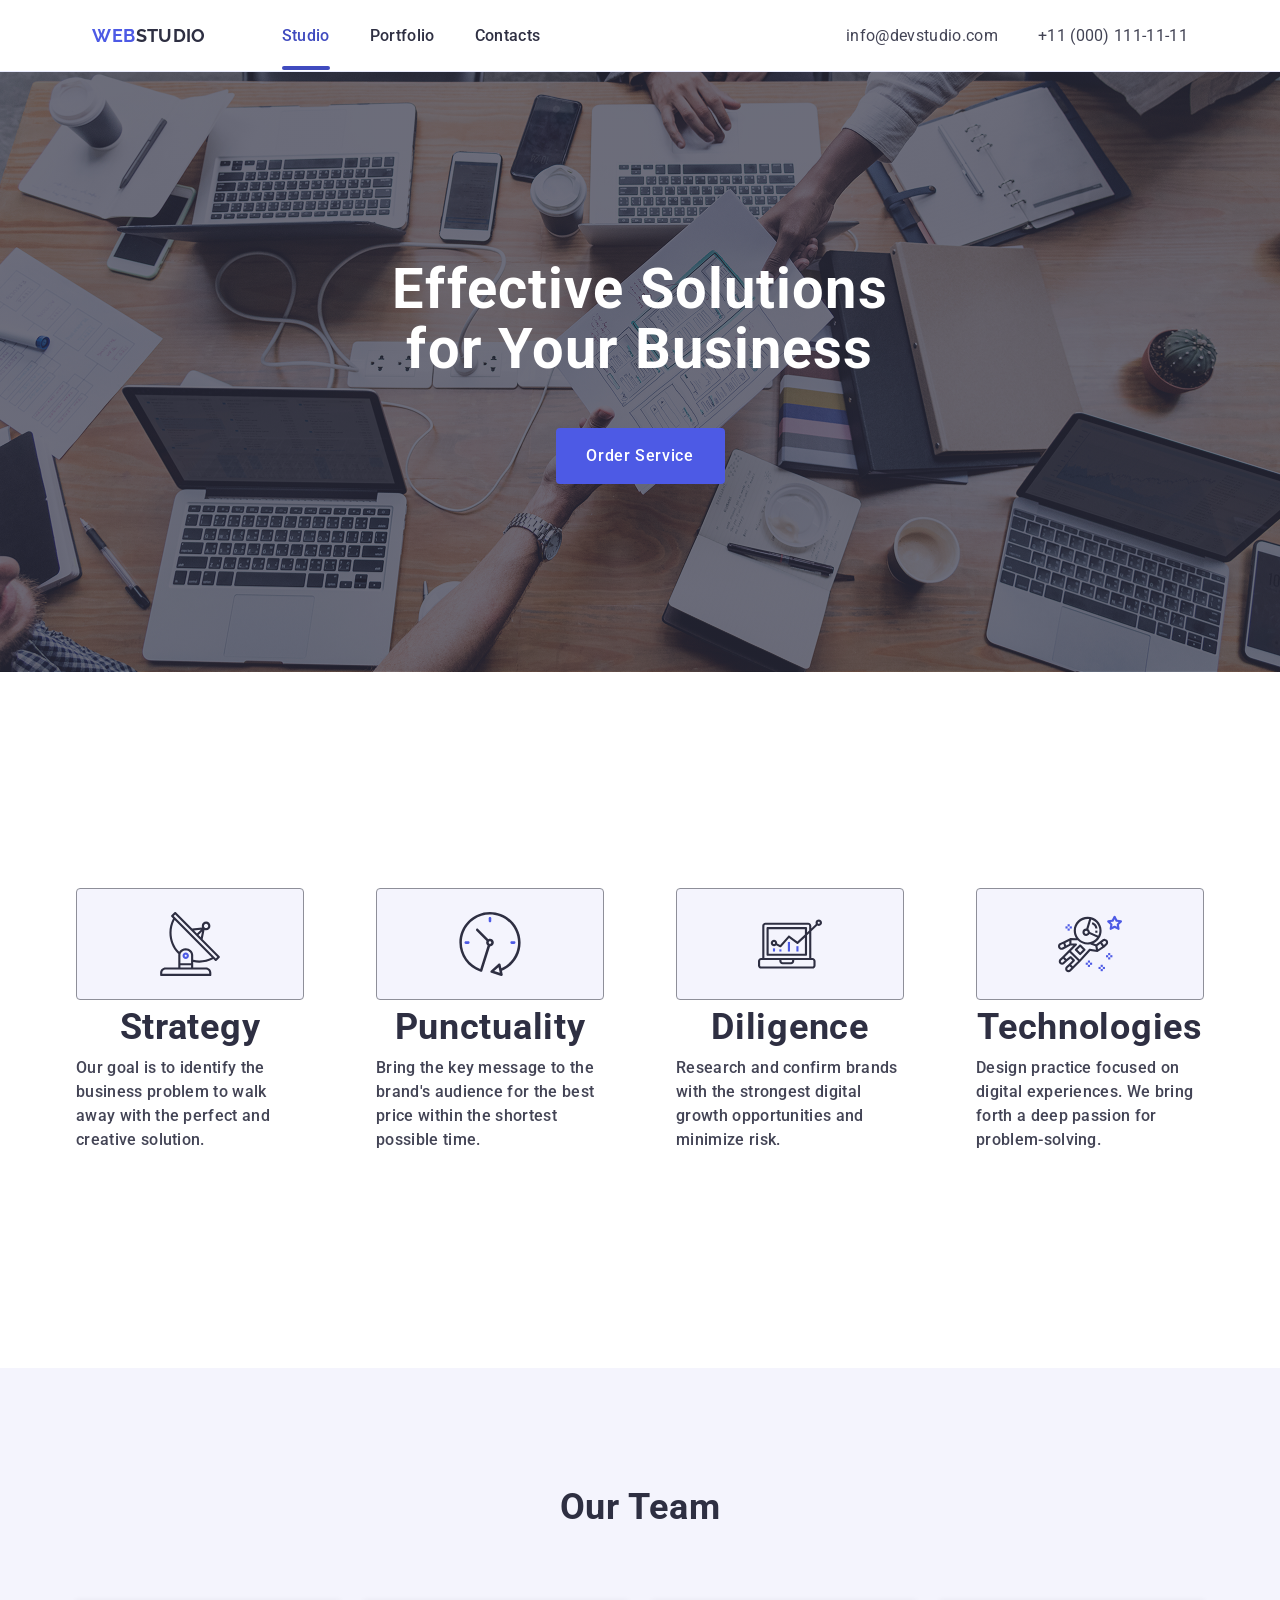
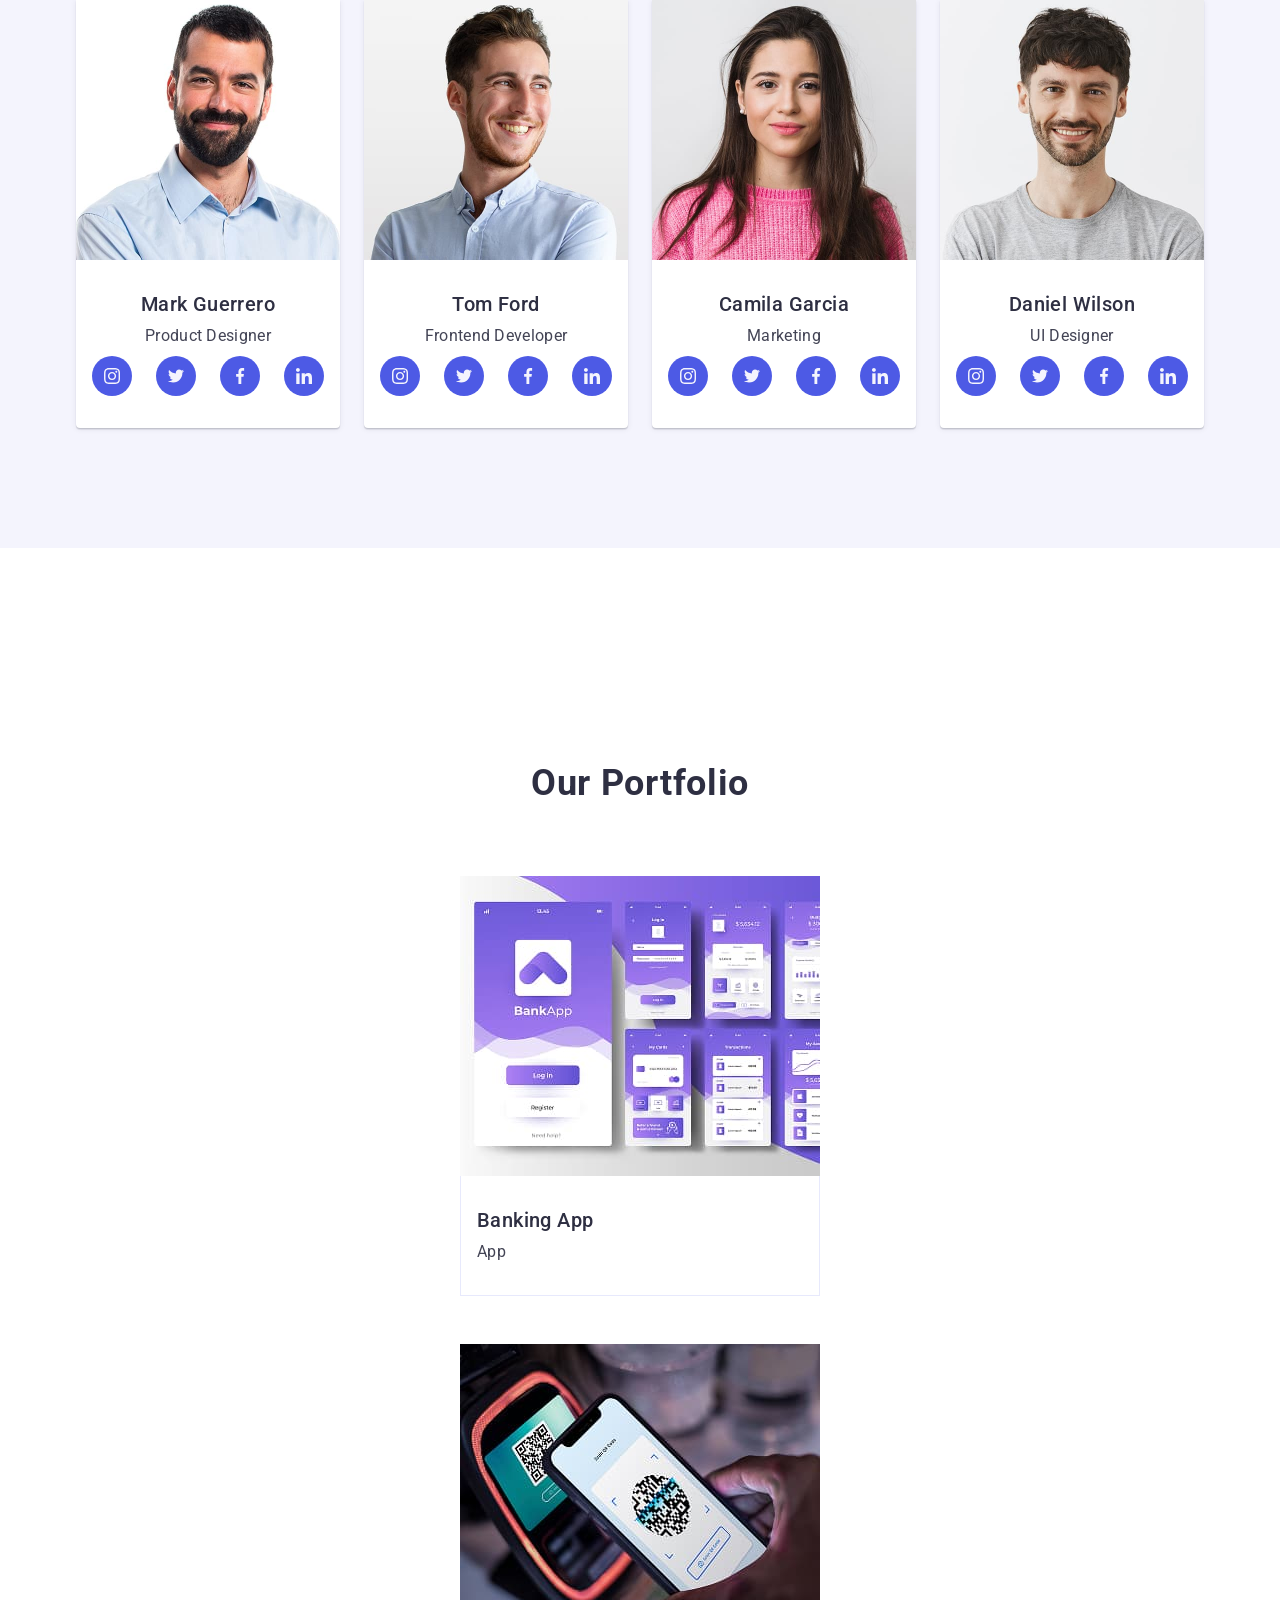
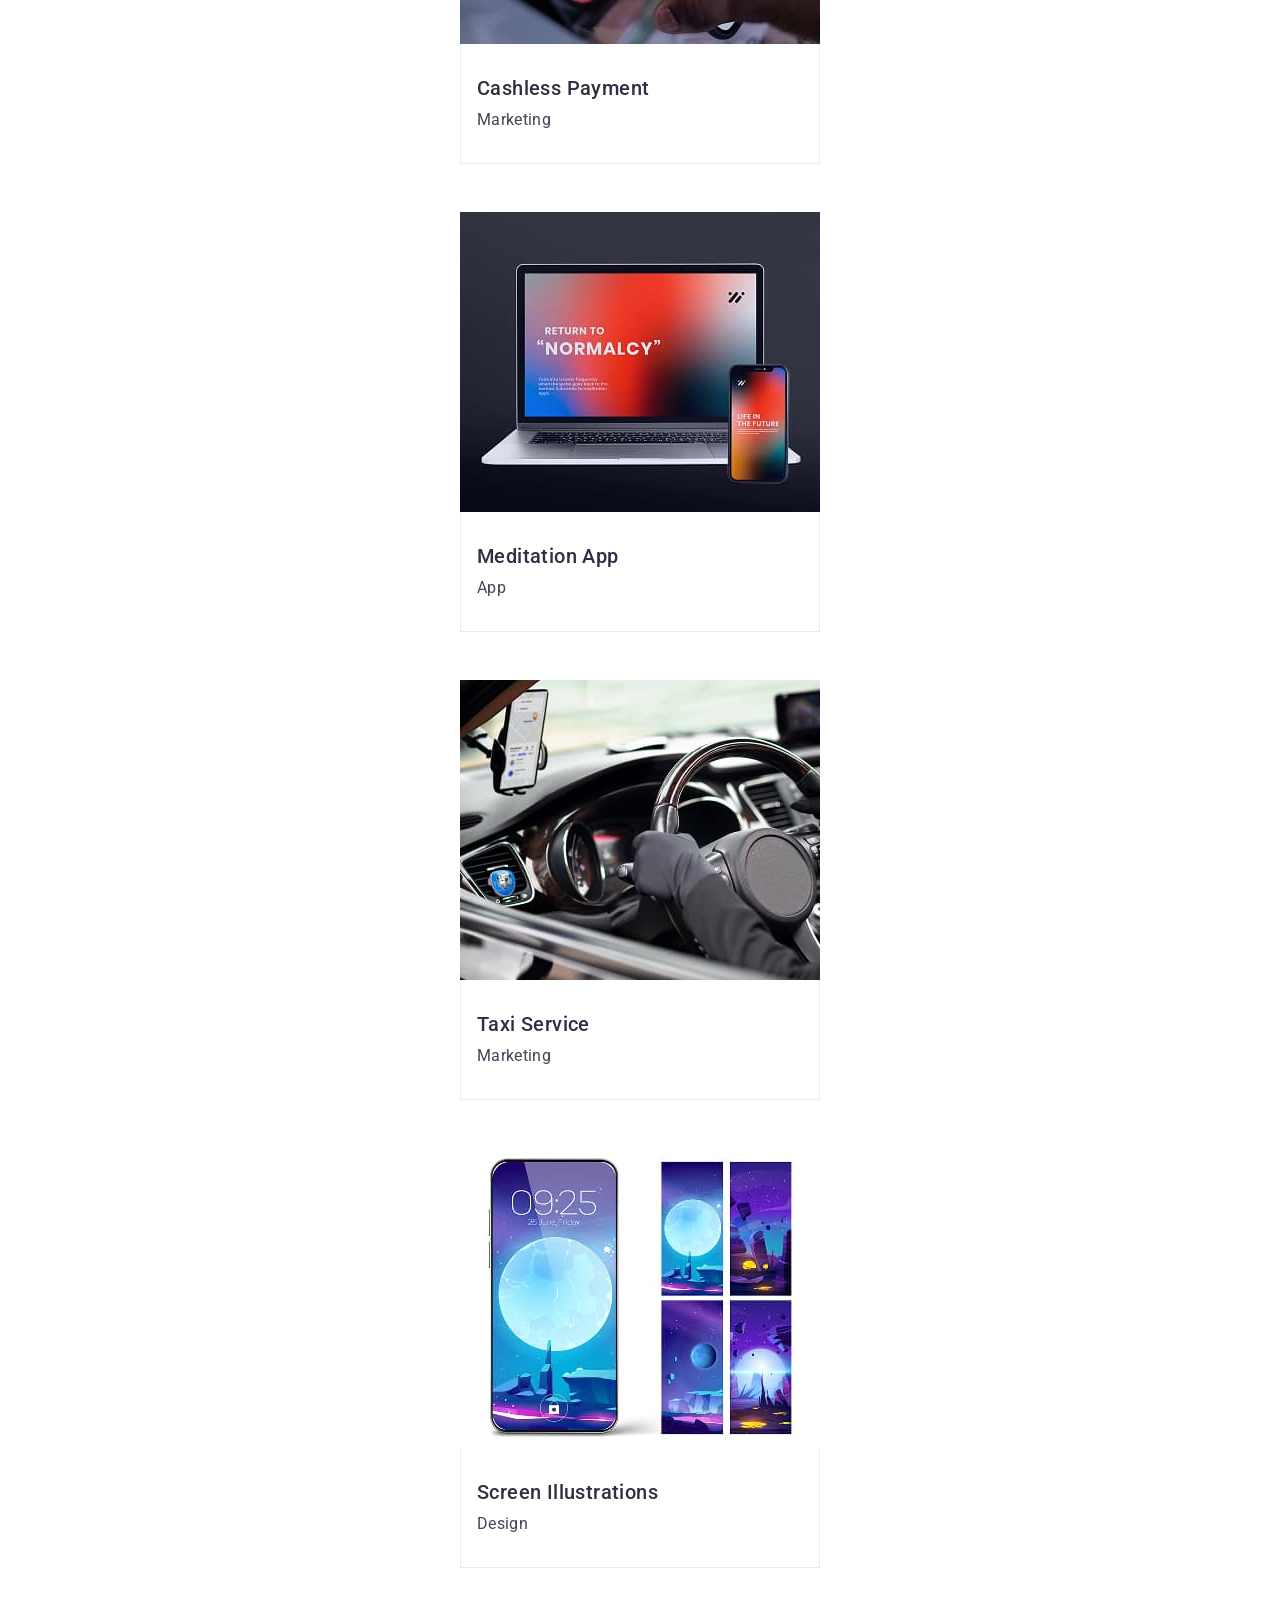
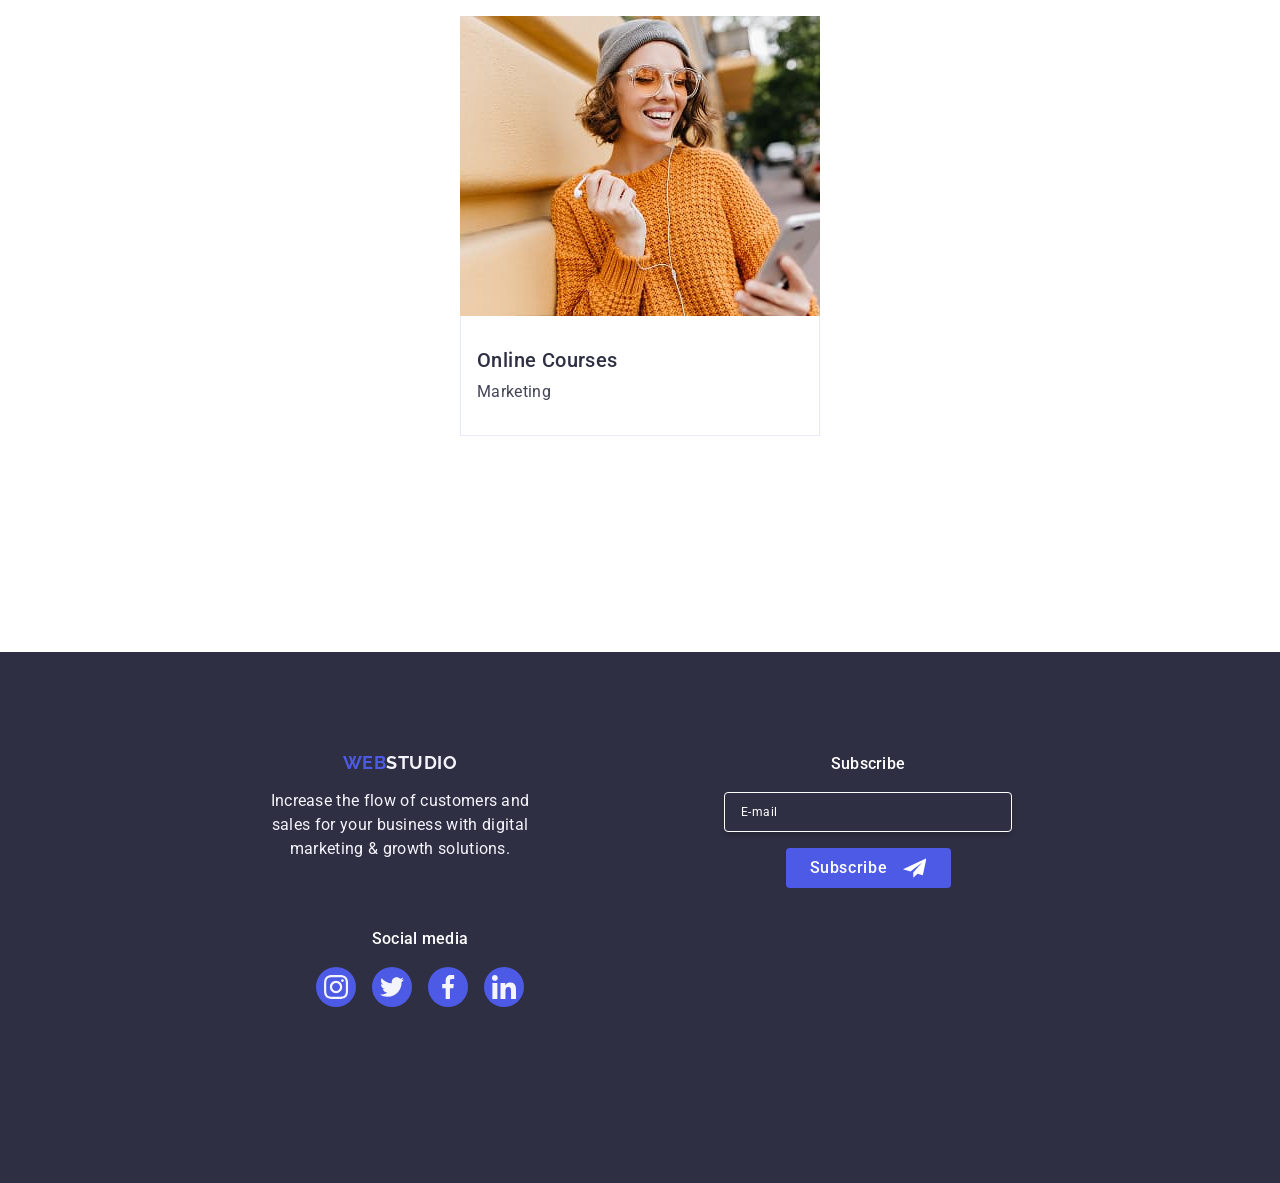
==== commit 03490acb: "Hw_6" ====
--- a/index.html
+++ b/index.html
@@ -131,37 +131,37 @@
             <h2 class="visually-hidden">Our philosophy</h2>
                     <ul class="philosophy-list">
                 <li class="philosophy-column">
-                    <!--<div class="philosophy-icons">
+                    <div class="philosophy-icons">
                             <svg class="philosophy-icon" width="64" height="64">
-                            <use href="./images/icons.svg#icon-antenna" ></use></svg></div>-->
+                            <use href="./images/icons.svg#icon-antenna" ></use></svg></div>
                     <h3 class="philosophy-subtitle">Strategy</h3>
                     <p class="philosophy-text">Our goal is to identify the business
                     problem to walk away with the perfect and creative solution.</p>
                 </li>
                 <li class="philosophy-column">
-                        <!--<div class="philosophy-icons">
+                        <div class="philosophy-icons">
                             <svg class="philosophy-icon" width="64" height="64">
                             <use href="./images/icons.svg#icon-clock"></use>
                             </svg>
-                        </div>-->
+                        </div>
                     <h3 class="philosophy-subtitle">Punctuality</h3>
                     <p class="philosophy-text">Bring the key message to the brand's audience for the best price within the shortest possible time.</p>
                 </li>
                 <li class="philosophy-column">
-                            <!--<div class="philosophy-icons">
+                            <div class="philosophy-icons">
                                 <svg class="philosophy-icon" width="64" height="64">
                                     <use href="./images/icons.svg#icon-diagram" ></use>
                                 </svg>
-                            </div>-->
+                            </div>
                         <h3 class="philosophy-subtitle">Diligence</h3>
                     <p class="philosophy-text">Research and confirm brands with the strongest digital growth opportunities and minimize risk.</p>
                 </li>
                 <li class="philosophy-column">
-                            <!--<div class="philosophy-icons">
+                            <div class="philosophy-icons">
                                 <svg class="philosophy-icon" width="64" height="64">
                                     <use href="./images/icons.svg#icon-astronaut" ></use>
                                 </svg>
-                            </div>-->
+                            </div>
                         <h3 class="philosophy-subtitle">Technologies</h3>
                     <p class="philosophy-text">Design practice focused on digital experiences. We bring forth a deep passion for problem-solving.</p>
                 </li>
@@ -453,6 +453,7 @@
 
     <footer class="footer">
         <div class="container">
+            <div class="footer-tab-box">
             <div class="footer-box">
         <a class="footer-logo" href="./index.html">Web<span class="logo-studio">Studio</span></a>
         <p class="footer-text">Increase the flow of customers and sales for your business with digital marketing & growth solutions.</p>
@@ -485,6 +486,7 @@
                     </a>
                 </li>
             </ul>
+        </div>
         </div>
         <div class="subscribe">
             <p class="subscribe-text">Subscribe</p>
--- a/css/styles.css
+++ b/css/styles.css
@@ -212,18 +212,18 @@
 
 .mob-social-icon-link {
     width: 100%;
-        height: 100%;
-        background-color: #4d5ae5;
-        border-radius: 50%;
-        display: flex;
-       align-items: center;
-        justify-content: center;
-        fill:#E7E9FC
+    height: 100%;
+    background-color: #4d5ae5;
+    border-radius: 50%;
+    display: flex;
+    align-items: center;
+    justify-content: center;
+    fill:#E7E9FC
 }
 
 .mob-team-icon {
     align-items: center;
-        justify-content: center;
+    justify-content: center;
 }
 
 
@@ -274,8 +274,7 @@
     margin: 0 auto;
     transition: background-color 250ms cubic-bezier(0.4, 0, 0.2, 1);
 }
-
-.philosophy {
+.philosophy{
     border-radius: 0;
     margin-bottom: 96px;
 }
@@ -300,12 +299,14 @@
     line-height: 1.5;
     letter-spacing: 0.02em;
 }
+.philosophy-icons{
+    display: none;
+}
 
 
 .team{
     padding-top: 96px;
     padding-bottom: 96px;
-    /*padding: 120px 0;*/
     background-color: #F4F4FD;
 }
 .team-name{
@@ -328,8 +329,7 @@
     align-items: center;
     justify-content: center;
     gap:72px;
-    /*gap: 24px;
-    flex-basis: calc((100% - 3 * 24px) / 4); */
+    /**/
 }
 .team-photo{
     border-radius: 0 0 4px 4px;
@@ -379,9 +379,7 @@
     background-color: #404bbf;
 }
 
-.portfolio{
-    /*padding: 120px 0 120px 0;*/  
-}
+
 .box{
     position: relative;
     width: 360px;
@@ -422,14 +420,10 @@
 .portfolio-list{
     display: flex;
     flex-direction: column;
-    /*flex-wrap: wrap;*/
     gap: 48px;
     align-items: center;
     justify-content: center;
     margin-bottom: 96px;
-    /*column-gap: 24px;
-    row-gap: 48px;
-    flex-basis: calc((100% - 48px) / 3);*/
 }
 .portfolio-item{
     transition: box-shadow 250ms cubic-bezier(0.4, 0, 0.2, 1);
@@ -487,15 +481,11 @@
 .footer .container{
     display: flex;
     flex-direction: column;
-    /*gap: 72px;*/
     align-items: center;
     justify-content: center;
     text-align: center;
-    /*align-items: baseline;*/
-}
-.footer-box{
-    /*margin-right: 120px;*/
-}
+}
+
 .social-media-title{
     font-weight: 500;
     font-size: 16px;
@@ -515,13 +505,11 @@
 }
 .social-media-block{
     margin-bottom: 76px;
-    /*margin-right: 80px;*/
 }
 .subscribe-form{
     display: flex;
     flex-direction: column;
     gap:16px;
-    /*gap:24px;*/
 }
 .subscribe-text{
     font-weight: 500;
@@ -791,91 +779,107 @@
 
 
 @media (min-width:768px){
-        .container {
+    .container {
         width: 768px;
     }
     .header{
         min-width: 768px;
         height: 72px;
     }
-        .header .container {
-            display: flex;
-            justify-content: space-between;
-        }
-        .header-logo{
-            margin-right: 76px;
-        }
-        .header-navigation {
-            display: flex;
-            align-items: center;
-            padding-top: 24px;
-            padding-bottom: 24px;
-        }
-        .header-links {
-            display: flex;
-            gap: 40px;
-            line-height: 1.5;
-            font-weight: 500;
-            letter-spacing: 0.02em;
-            align-items: center;
-        }
-        .header-link-studio:hover,
-        .header-link-studio:focus {
-            box-shadow: 0px 2px 1px rgba(46, 47, 66, 0.08),
-                0px 1px 1px rgba(46, 47, 66, 0.16),
-                0px 1px 6px rgba(46, 47, 66, 0.08);
-        }
-                .header-links .current {
-                    transition: color 250ms cubic-bezier(0.4, 0, 0.2, 1);
-                    color: #404bbf;
-                    position: relative;
-                }
-        
-                .header-links .current::after {
-                    content: "";
-                    position: absolute;
-                    left: 0;
-                    bottom: -1px;
-                    display: block;
-                    border-radius: 2px;
-                    width: 48px;
-                    height: 4px;
-                    background-color: #404bbf;
-                }
-                .contacts {
-                font-size: 12px;
-                display: flex;
-                flex-direction: column;
-                gap: 12px;
-                font-style: normal;
-                justify-content: flex-end;
-                                    align-items: baseline;
-                                    padding-top: 16px;
-                                    padding-bottom: 16px;
-                                    padding-right: 16px;
-                                }
-                                .contacts-lits {
-                                    letter-spacing: 0.02em;
-                                    transition: color 250ms cubic-bezier(0.4, 0, 0.2, 1);
-                                }
-        .hero{
+    .header .container {
+        display: flex;
+        justify-content: space-between;
+    }
+    .header-logo{
+        margin-right: 76px;
+    }
+    .header-navigation {
+        display: flex;
+        align-items: center;
+        padding-top: 24px;
+        padding-bottom: 24px;
+    }
+    .header-links {
+        display: flex;
+        gap: 40px;
+        line-height: 1.5;
+        font-weight: 500;
+        letter-spacing: 0.02em;
+        align-items: center;
+    }
+    .header-link-studio:hover,
+    .header-link-studio:focus {
+        box-shadow: 0px 2px 1px rgba(46, 47, 66, 0.08),
+        0px 1px 1px rgba(46, 47, 66, 0.16),
+        0px 1px 6px rgba(46, 47, 66, 0.08);
+    }
+    .header-links .current {
+        transition: color 250ms cubic-bezier(0.4, 0, 0.2, 1);
+        color: #404bbf;
+        position: relative;
+    }
+    .header-links .current::after {
+        content: "";
+        position: absolute;
+        left: 0;
+        bottom: -1px;
+        display: block;
+        border-radius: 2px;
+        width: 48px;
+        height: 4px;
+        background-color: #404bbf;
+    }
+    .contacts {
+        font-size: 12px;
+        display: flex;
+        flex-direction: column;
+        gap: 12px;
+        font-style: normal;
+        justify-content: flex-end;
+        align-items: baseline;
+        padding-top: 16px;
+        padding-bottom: 16px;
+        padding-right: 16px;
+    }
+    .contacts-lits {
+        letter-spacing: 0.02em;
+        transition: color 250ms cubic-bezier(0.4, 0, 0.2, 1);
+    }
+    .menu-open-btn{
+        display: none;
+    }
+    .hero{
         max-width: 768px;
         background-image: linear-gradient(to bottom, rgba(46, 47, 66, 0.7), rgba(46, 47, 66, 0.7)),
         url(../images/hero_pic_tab_1x.jpg);
     }
     @media screen and (min-resolution:2x) {
-        .hero {
+    .hero {
         background-image: linear-gradient(to bottom, rgba(46, 47, 66, 0.7),
         rgba(46, 47, 66, 0.7)),
         url(../images/hero_pic_tab_2x.jpg);
     }
-        .philosophy-list {
-            display: flex;
-            flex-wrap: wrap;
-            gap: 24px;
+    .philosophy-list {
+        display: flex;
+        flex-wrap: wrap;
+        gap: 24px;
     }
     .philosophy-column {
-    flex-basis: calc((100% - 1* 24px) / 2);
+        flex-basis: calc((100% - 1* 24px) / 2);
+    }
+    .philosophy-subtitle{
+        text-align: start;
+    }
+    .team-list {
+        gap: 24px;
+        flex-basis: calc((100% - 1 * 24px) / 2);
+    }
+    .portfolio-list{
+        flex-direction: row;
+        flex-wrap: wrap;
+        column-gap: 24px;
+        row-gap: 48px;
+        flex-basis: calc((100% - 24px) / 2);
     }
     .modal{
         width: 408px;
@@ -886,29 +890,49 @@
     .modal-textarea{
         width: 360px;
     }
-  
+    .footer.container {
+        flex-direction: row;
+        flex-wrap: wrap;
+        align-items: flex-start;
+        justify-content: flex-start;
+    }
+    .footer-tab-box{
+        display: flex;
+        flex-direction: row;
+        gap: 24px;
+    }
+    .footer-box{
+        text-align: start;
+    }
+    .subscribe-form{
+        flex-direction: row;
+        gap:24px;
+    }
+    .subscribe-text{
+        text-align: start;
+    }
 }
 
 
 @media (min-width:1158px) {
     .container {
-            width: 1158px;
-            padding: 0 15px;
+        width: 1158px;
+        padding: 0 15px;
+    }
+    .hero {
+        max-width: 1440px;
+        background-image: linear-gradient(to bottom, rgba(46, 47, 66, 0.7), rgba(46, 47, 66, 0.7)),
+        url(../images/hero_pic_desk_1x.jpg);
+    }
+        
+    @media screen and (min-resolution:2x) {
+        .hero {
+            background-image: linear-gradient(to bottom, rgba(46, 47, 66, 0.7),
+            rgba(46, 47, 66, 0.7)),
+            url(../images/hero_pic_desk_2x.jpg);
         }
-        .hero {
-                max-width: 1440px;
-                background-image: linear-gradient(to bottom, rgba(46, 47, 66, 0.7), rgba(46, 47, 66, 0.7)),
-                    url(../images/hero_pic_desk_1x.jpg);
-            }
-        
-            @media screen and (min-resolution:2x) {
-                .hero {
-                    background-image: linear-gradient(to bottom, rgba(46, 47, 66, 0.7),
-                            rgba(46, 47, 66, 0.7)),
-                        url(../images/hero_pic_desk_2x.jpg);
-                }
-            }
-        .contacts {
+    }
+    .contacts {
         display: flex;
         flex-direction: row;
         gap: 40px;
@@ -922,21 +946,47 @@
     .philosophy{
         padding: 120px 0;
     }
-        .philosophy-list{
-            flex-wrap: nowrap;
-        }
-        .philosophy-column {
-            flex-basis: calc((100% - 3 * 24px) / 4);
-        }
+    .philosophy-list{
+        flex-wrap: nowrap;
+    }
+    .philosophy-column {
+        flex-basis: calc((100% - 3 * 24px) / 4);
+    }
+    .philosophy-icons {
+        display: flex;
+        align-items: center;
+        justify-content: center;
+        height: 112px;
+        background-color: #f4f4fd;
+        border-radius: 4px;
+        border: 1px solid #8e8f99;
+        margin-bottom: 8px;
+    }
+    .team{
+        padding: 120px 0;
+    }
+    .team-list{
+        gap: 24px;
+        flex-basis: calc((100% - 3 * 24px) / 4);
+    }
+    .portfolio {
+        padding: 120px 0 120px 0;
+    }
+    .portfolio-list{
+        column-gap: 24px;
+        row-gap: 48px;
+        flex-basis: calc((100% - 2 * 24px) / 3);
+    }
+    .footer .container{
+        flex-direction: row;
+        align-items: baseline;
+        gap: 72px;
+    }
+    .footer-box {
+        margin-right: 120px;
+    }
+    .social-media-block{
+        margin-right: 80px;
+    }
     
-        .philosophy-icons {
-            display: flex;
-            align-items: center;
-            justify-content: center;
-            height: 112px;
-            background-color: #f4f4fd;
-            border-radius: 4px;
-            border: 1px solid #8e8f99;
-            margin-bottom: 8px;
-        }
 }
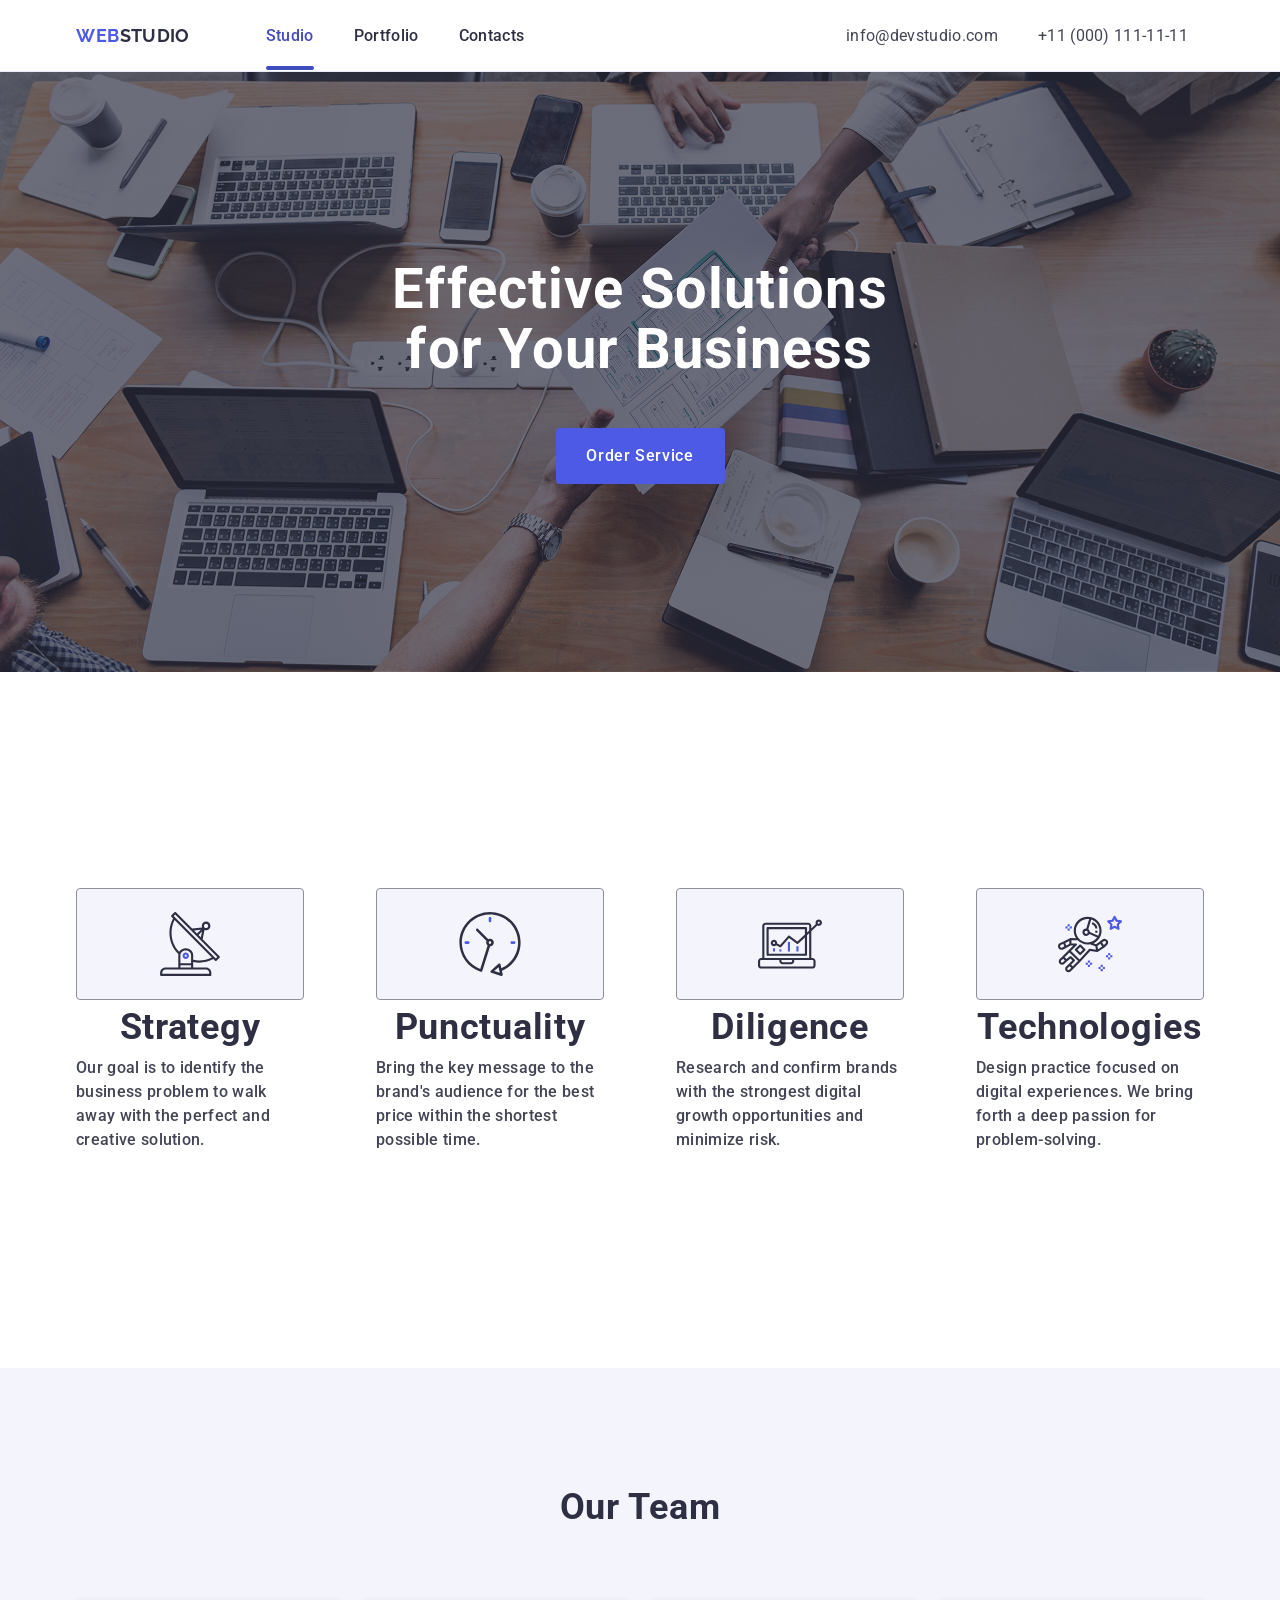
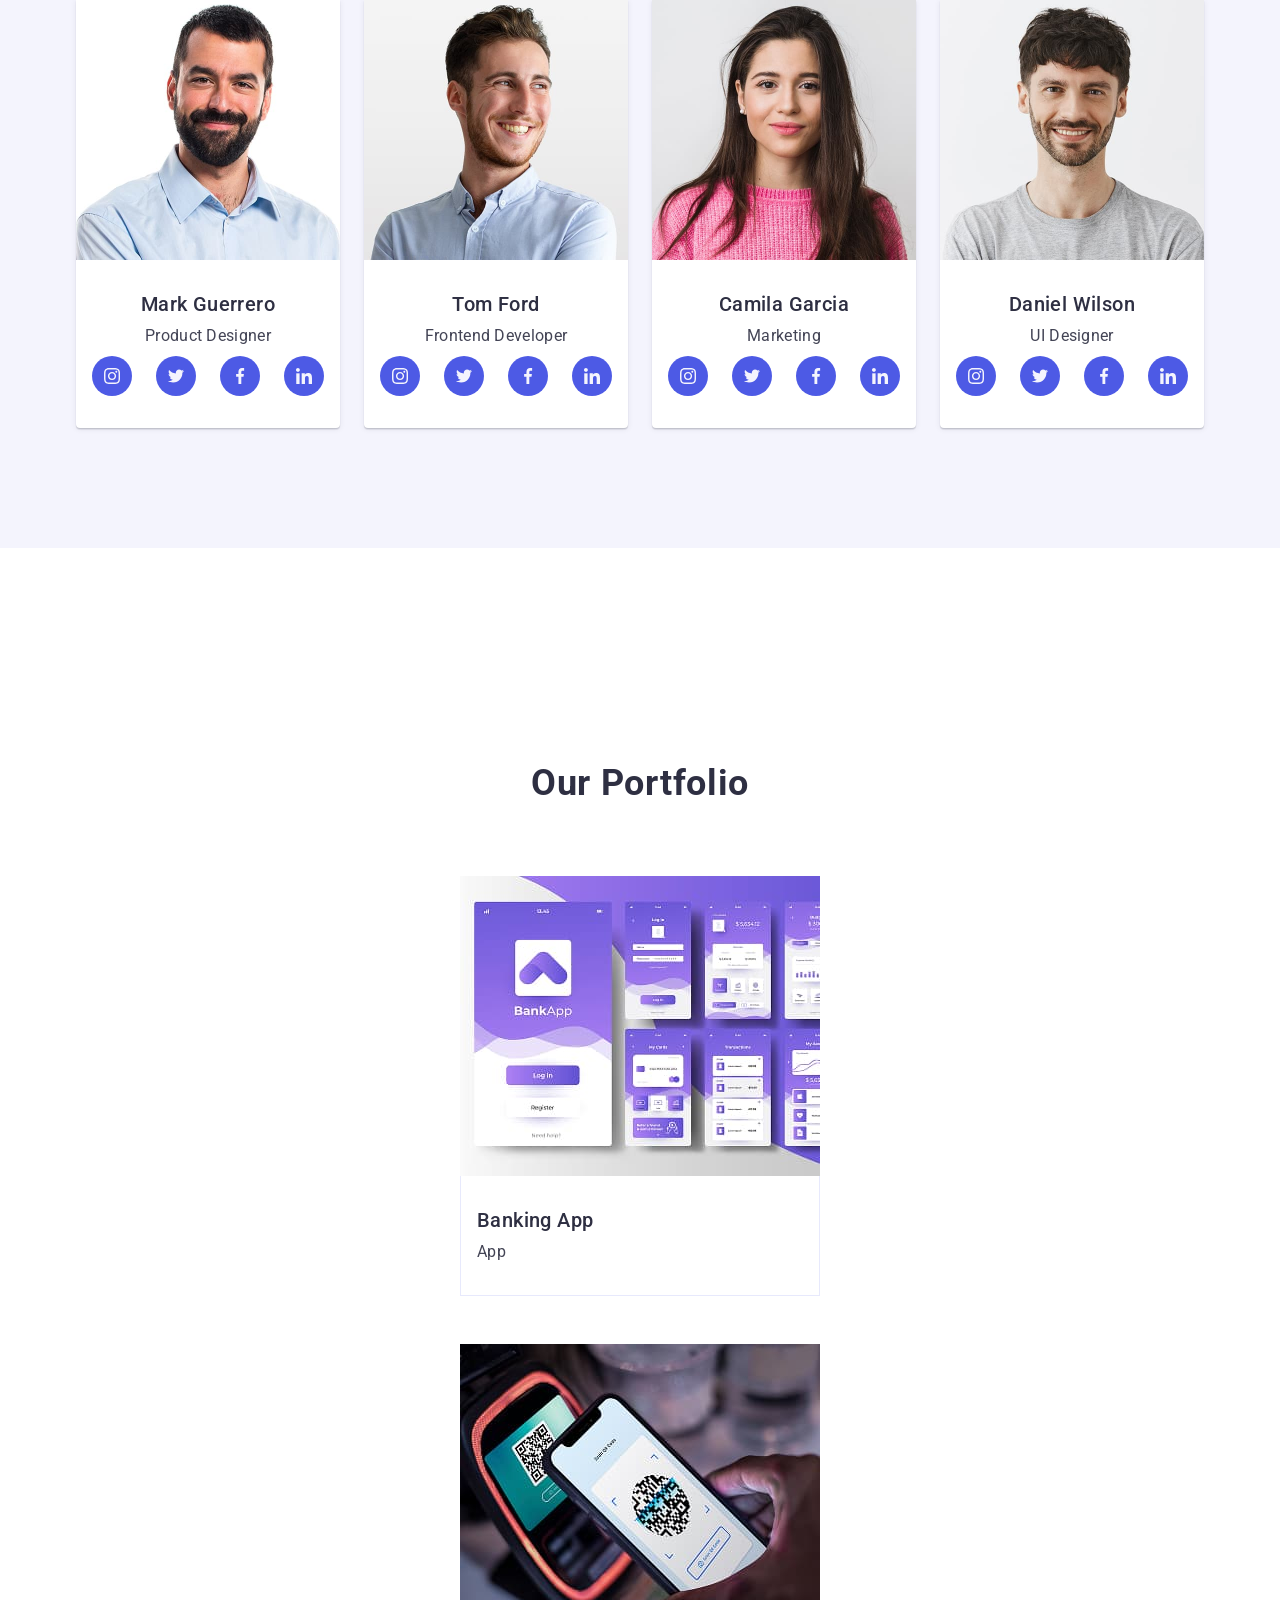
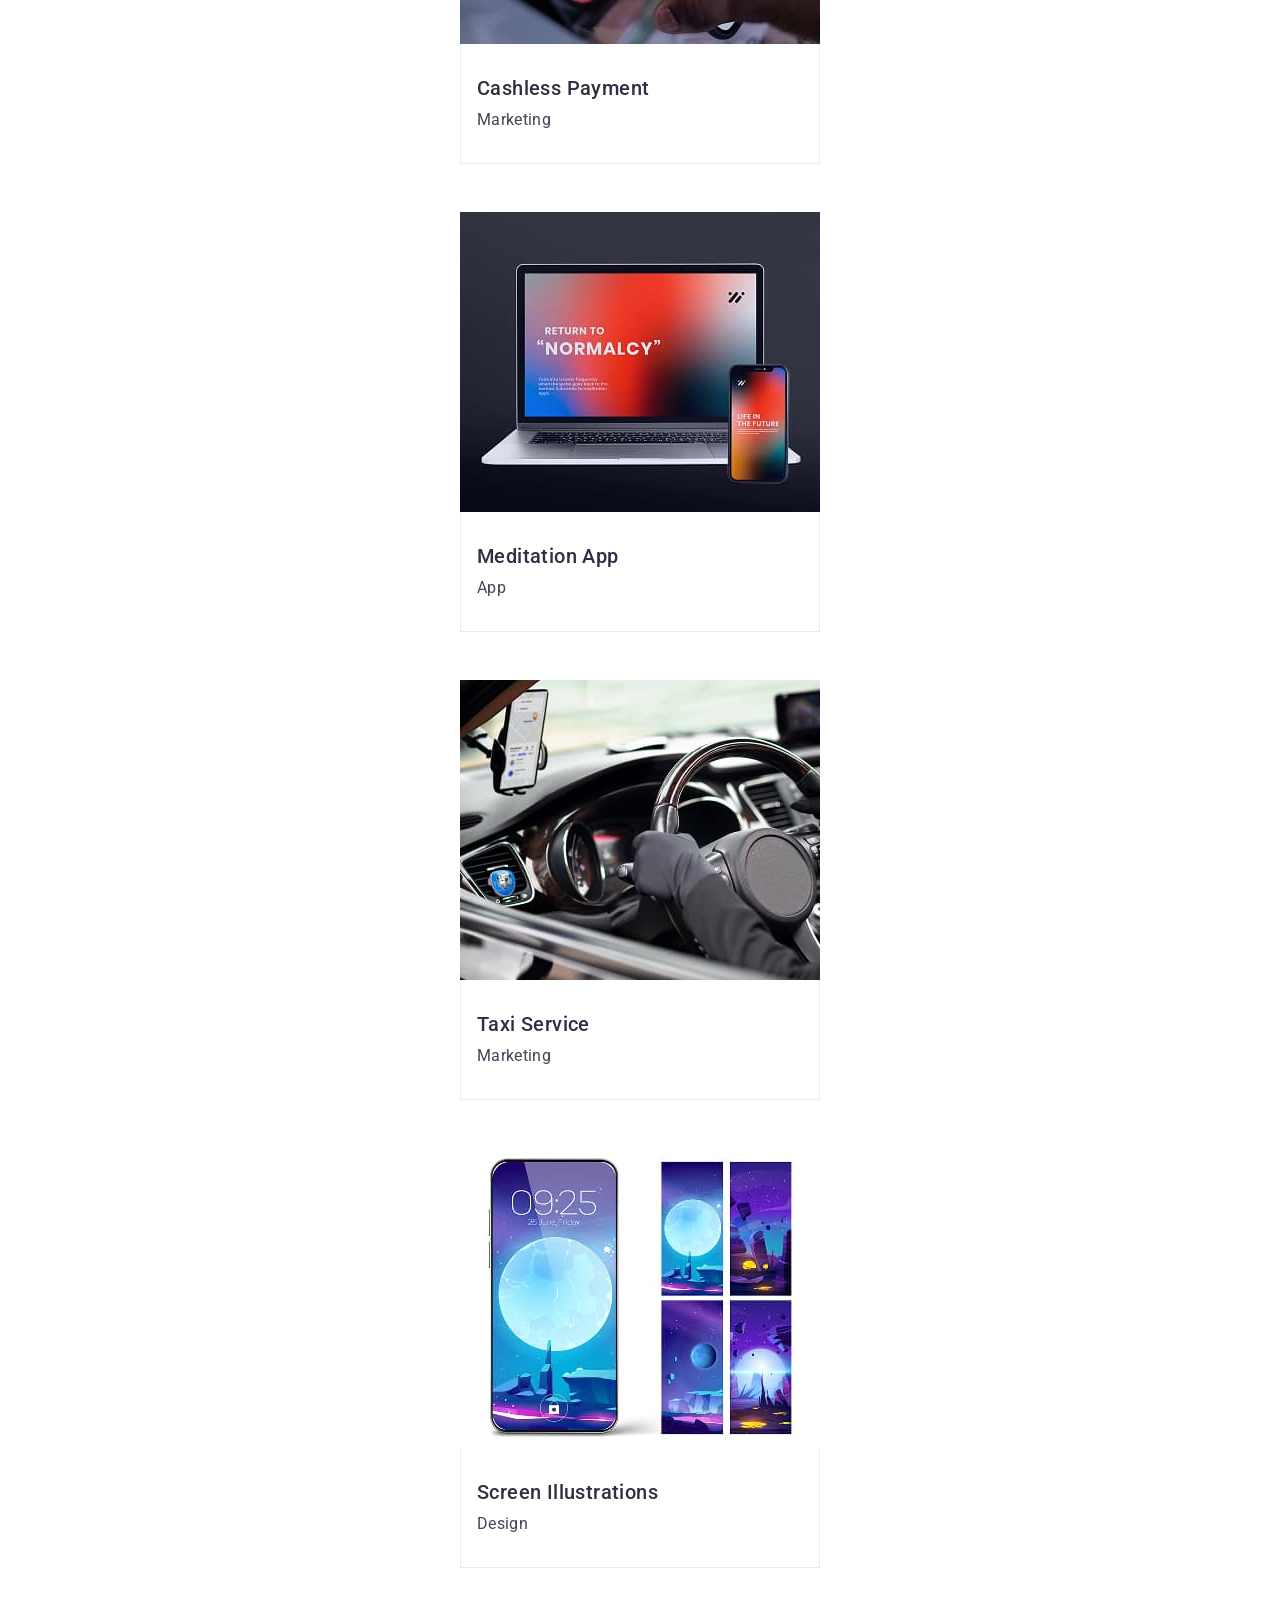
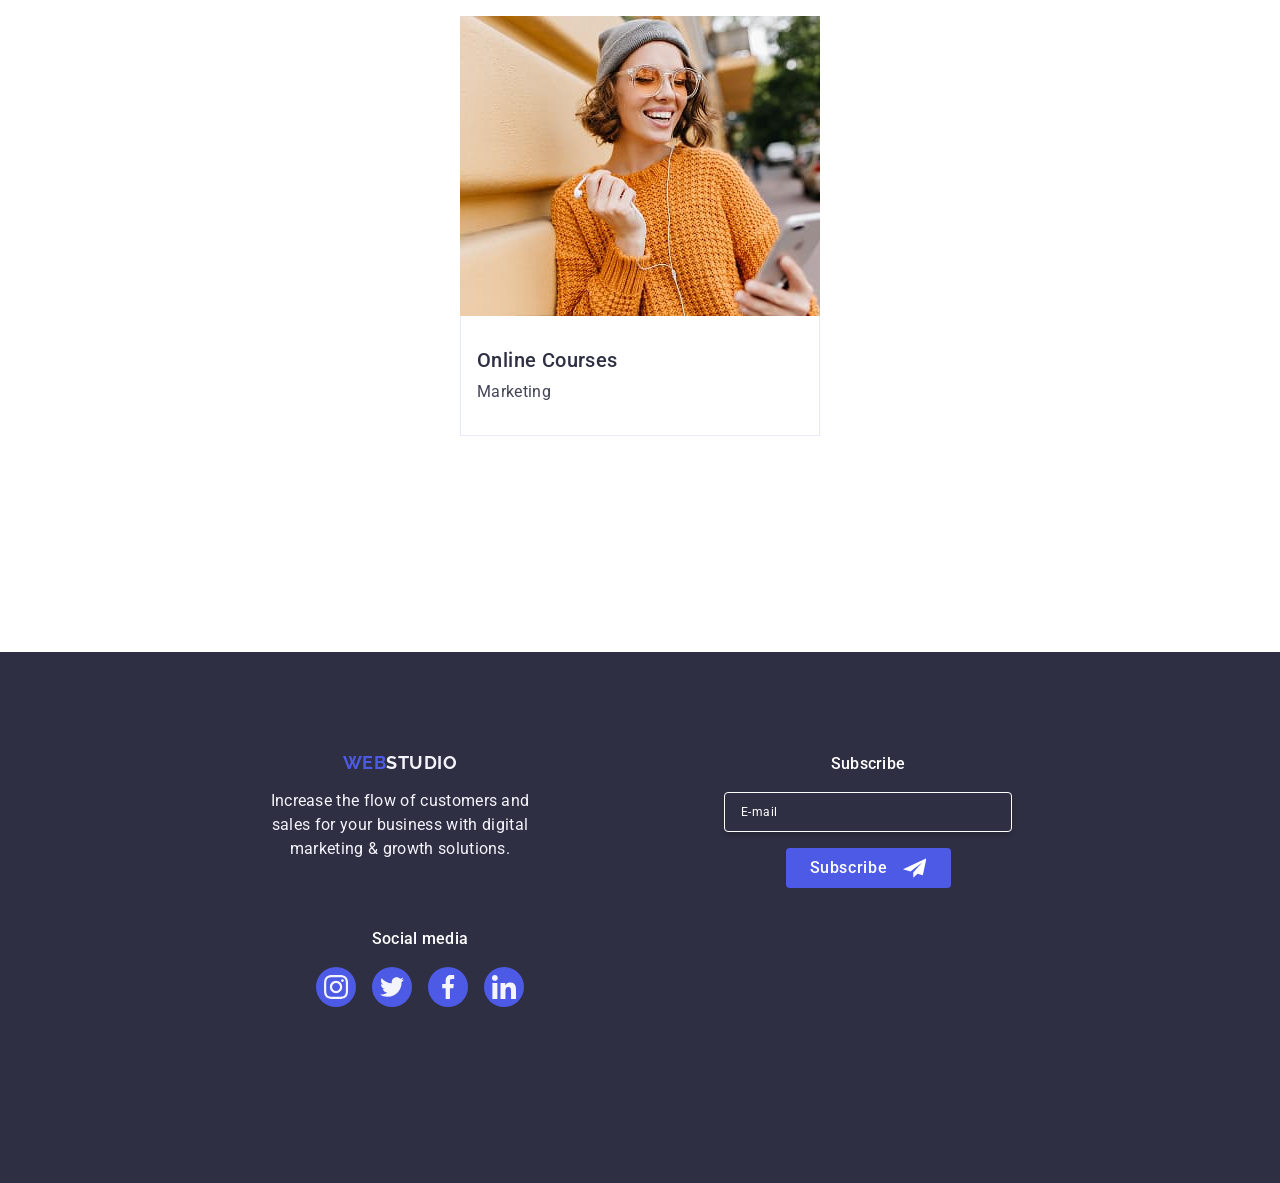
==== commit 3530b357: "js" ====
--- a/index.html
+++ b/index.html
@@ -45,14 +45,14 @@
         </address>
         <button 
         class="menu-open-btn" 
-        type="button" >
+        type="button" data-menu-open>
             <svg class="mob-menu-open-icon" width="16.8" height="14.4">
             <use href="./images/icons.svg#icon-Group"/>
             </svg>
         </button>
         </div>
-        <div class="mob-menu ">
-            <button class="mob-menu-close-btn" type="button">
+        <div class="mob-menu" data-menu>
+            <button class="mob-menu-close-btn" type="button" data-menu-close>
                 <svg class="close-icon" width="8" height="8">
                     <use href="./images/icons.svg#icon-close"></use>
                 </svg>
@@ -554,5 +554,6 @@
     </div>
 
 <script src="./js/modal.js"></script>
+<script src="./js/mob-menu.js"></script>
 </body>
 </html>
--- a/css/styles.css
+++ b/css/styles.css
@@ -64,20 +64,20 @@
 
 .container {
     width: 320px;
+    padding: 0 16px;
     margin: 0 auto;
 }
 
 .header {
     min-width: 320px;
     height: 56px;
+    padding-top: 16px;
     border-bottom: 1px solid #E7E9FC;
     box-shadow:0px 2px 1px rgba(46, 47, 66, 0.08),
     0px 1px 1px rgba(46, 47, 66, 0.16),
     0px 1px 6px rgba(46, 47, 66, 0.08);
 }
-.header-navigation{
-    padding: 16px;
-}
+
 .header-logo {
     color: #4d5ae5;
     font-family: 'Raleway', sans-serif;
@@ -151,6 +151,8 @@
     opacity: 0;
     pointer-events: none;
     visibility: hidden;
+    transition: opacity 250ms cubic-bezier(0.4, 0, 0.2, 1);
+    visibility 250ms cubic-bezier(0.4, 0, 0.2, 1);
 }
 
 .mob-menu-close-btn {
@@ -524,7 +526,6 @@
     border: 1px solid #FFFFFF;
     border-radius: 4px;
     min-width:288px;
-    /*width: 264px;*/
     height: 40px;
     box-shadow: 0 4px 4px 0 rgba(0, 0, 0, 0.15);
     background-color: transparent;
@@ -543,7 +544,6 @@
 }
 .subscribe-btn{
         width: 165px;
-        /*min-width: 165px;*/
         margin:0 auto;
         height: 40px;
         border: none;
@@ -581,7 +581,8 @@
     opacity: 0;
     visibility: hidden;
     pointer-events: none;
-    transition: opacity 250ms cubic-bezier(0.4, 0, 0.2, 1), visibility 250ms cubic-bezier(0.4, 0, 0.2, 1);
+    transition: opacity 250ms cubic-bezier(0.4, 0, 0.2, 1); 
+    visibility 250ms cubic-bezier(0.4, 0, 0.2, 1);
 }
 .is-open {
     opacity: 1;
@@ -781,10 +782,12 @@
 @media (min-width:768px){
     .container {
         width: 768px;
+        padding: 0 15px;
     }
     .header{
         min-width: 768px;
         height: 72px;
+        padding-top: 0;
     }
     .header .container {
         display: flex;
@@ -879,7 +882,7 @@
         flex-wrap: wrap;
         column-gap: 24px;
         row-gap: 48px;
-        flex-basis: calc((100% - 24px) / 2);
+        flex-basis: calc((100% - 48px) / 2);
     }
     .modal{
         width: 408px;
@@ -910,6 +913,12 @@
     }
     .subscribe-text{
         text-align: start;
+    }
+    .subscribe-input{
+        width: 264px;
+    }
+    .subscribe-btn{
+        min-width: 165px;
     }
 }
 
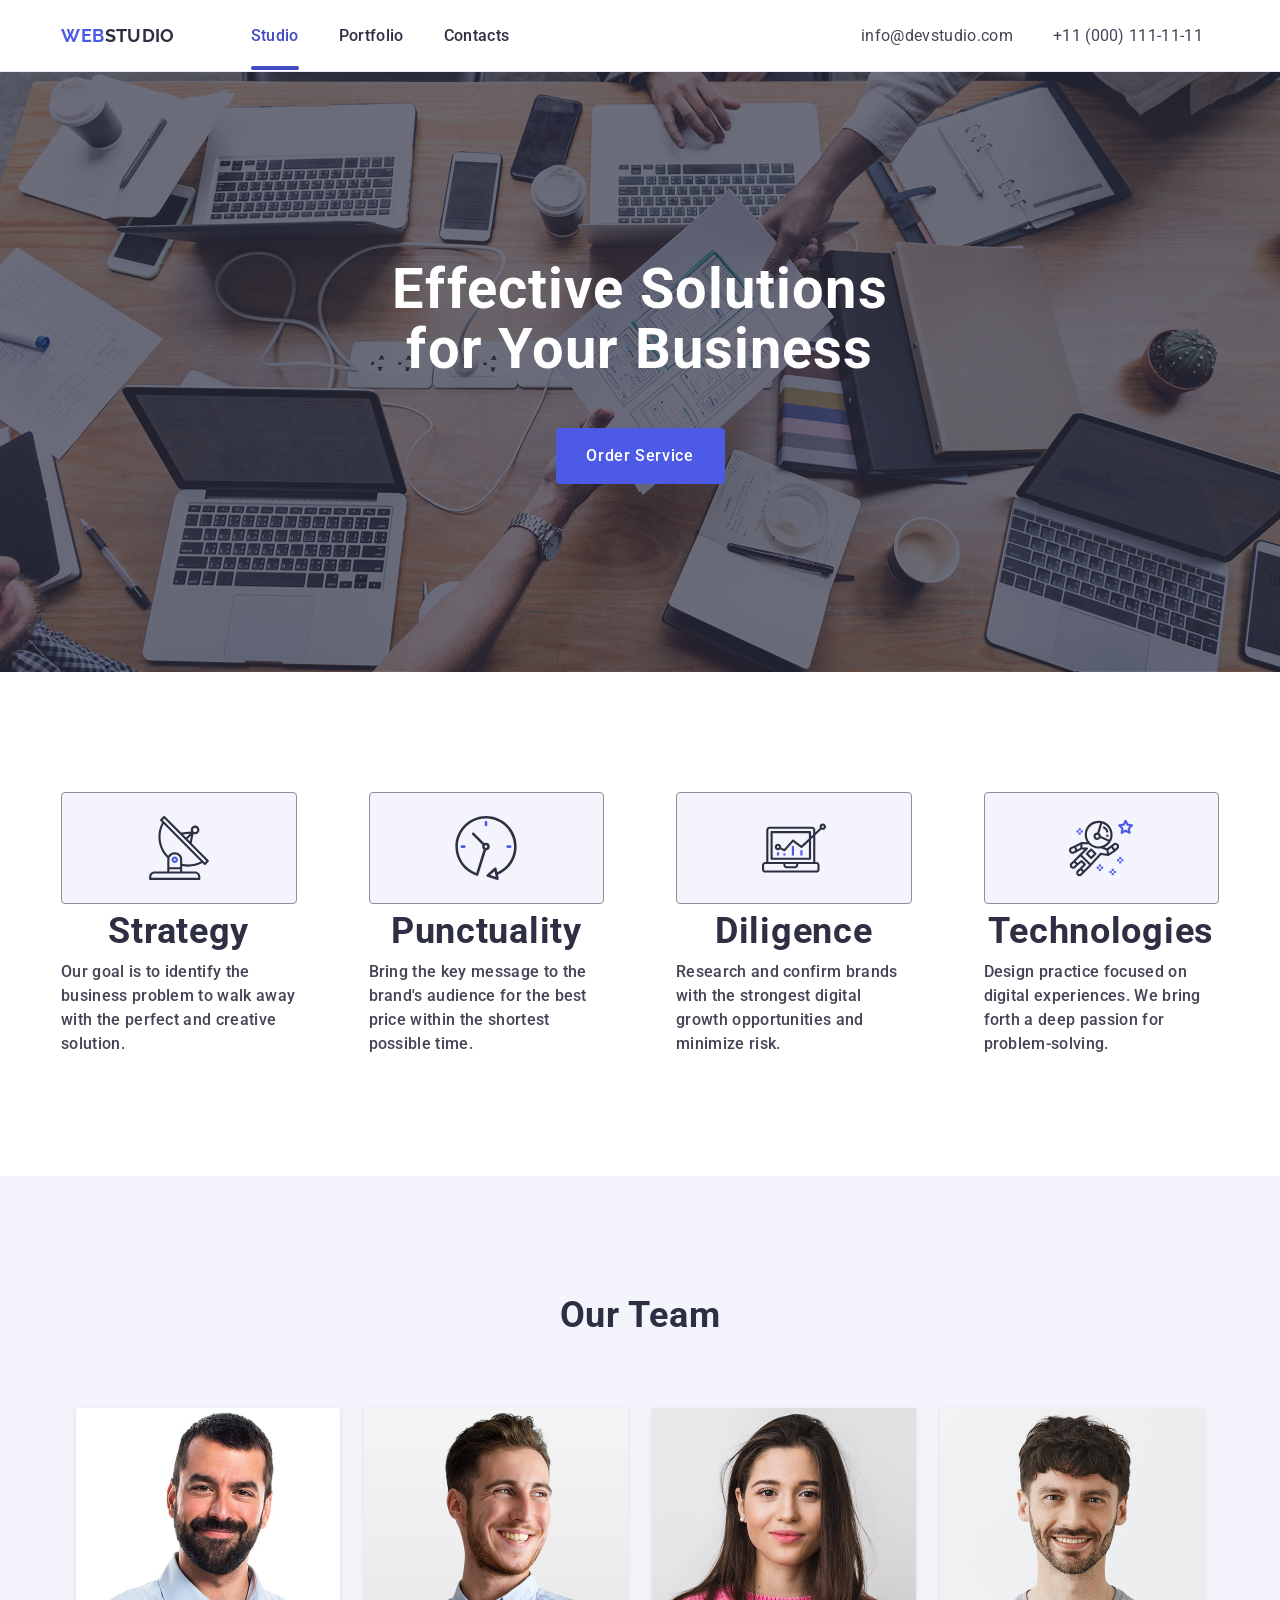
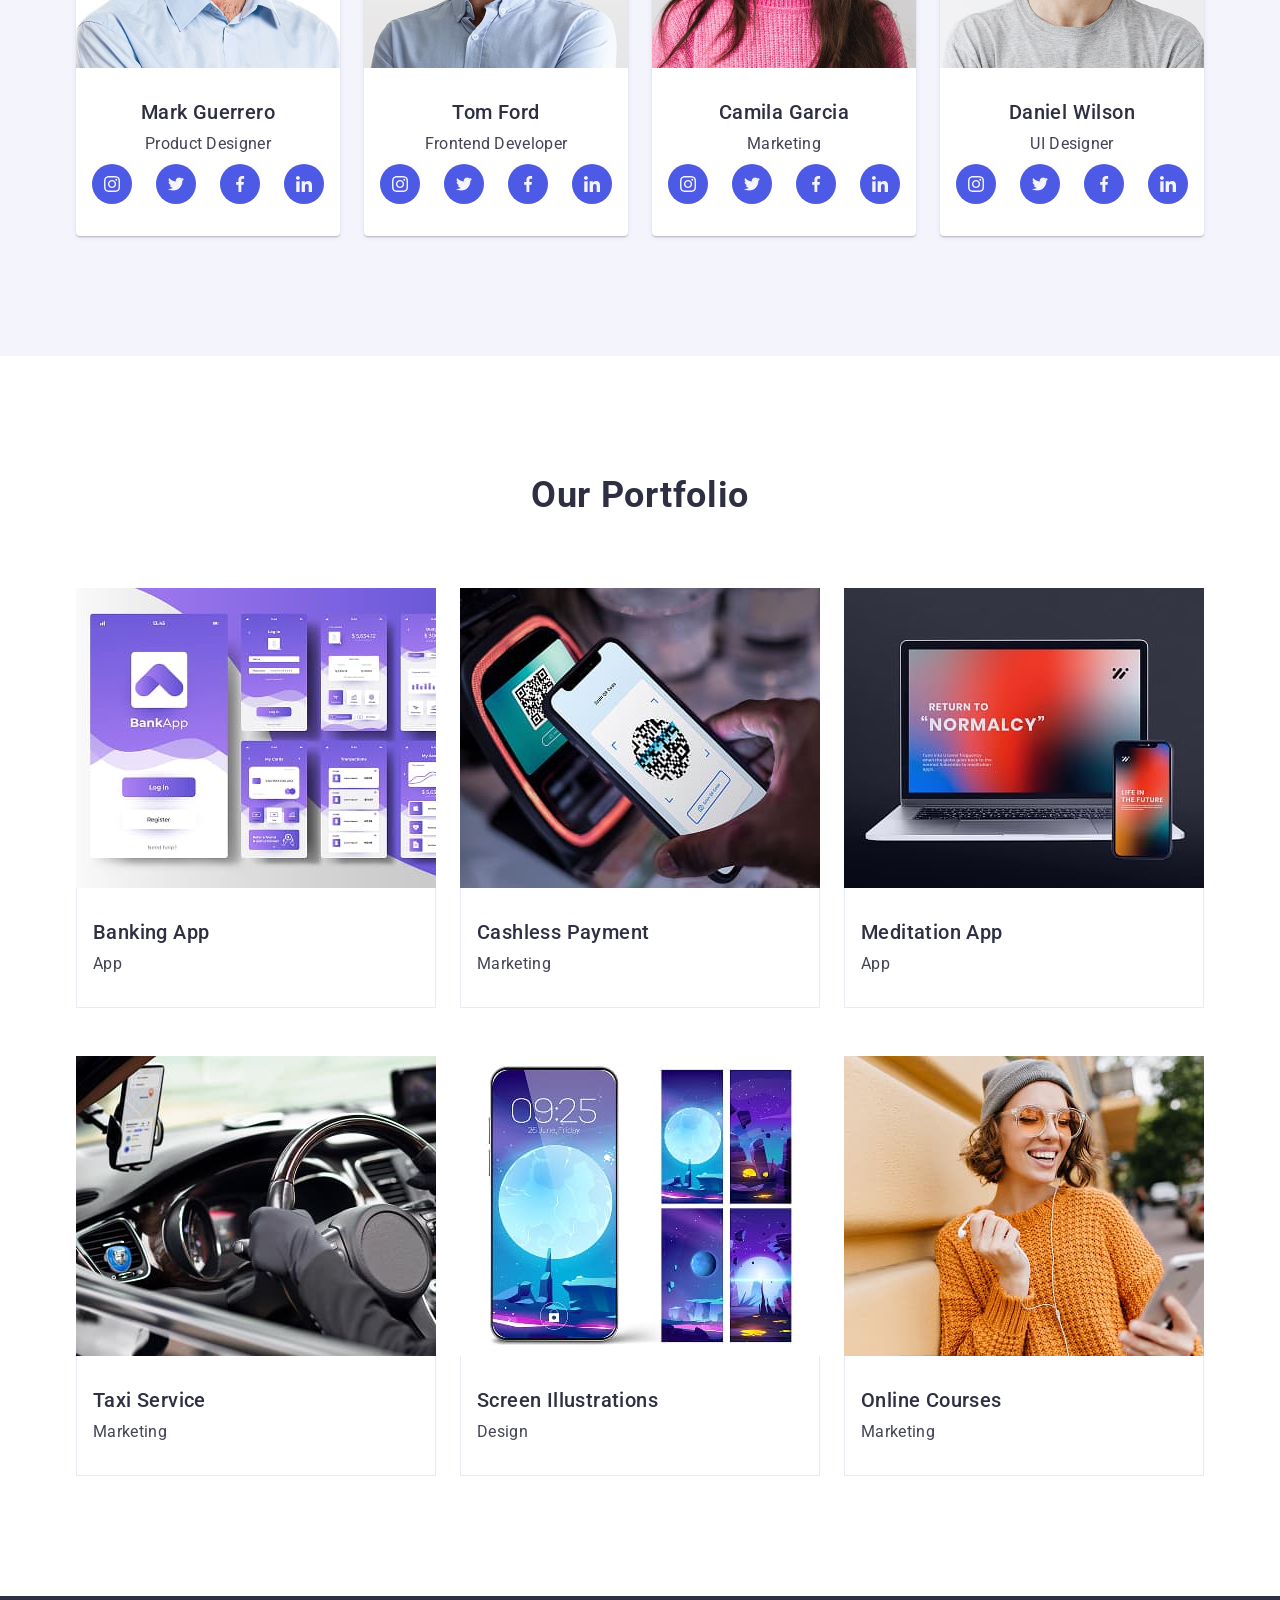
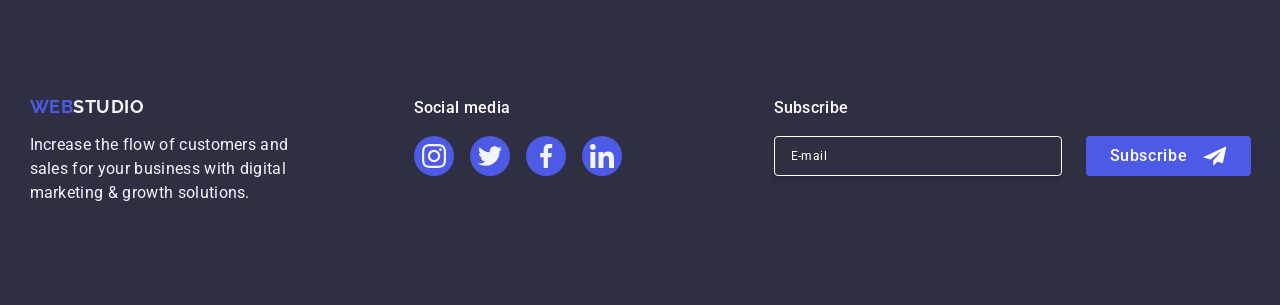
==== commit f8434f79: "margin correction" ====
--- a/index.html
+++ b/index.html
@@ -46,7 +46,7 @@
         <button 
         class="menu-open-btn" 
         type="button" data-menu-open>
-            <svg class="mob-menu-open-icon" width="16.8" height="14.4">
+            <svg class="mob-menu-open-icon" width="24" height="24">
             <use href="./images/icons.svg#icon-Group"/>
             </svg>
         </button>
--- a/css/styles.css
+++ b/css/styles.css
@@ -132,6 +132,7 @@
     border: none;
     background-color: transparent;
     margin: 0;
+    padding: 0;
 }
 
 .mob-menu {
@@ -163,7 +164,11 @@
     right: 24px;
     background-color: transparent;
     border: 1px solid rgba(0, 0, 0, 0.1);
-    border-radius: 50%;
+    border-radius: 100%;
+    display: flex;
+    align-items: center;
+    justify-content: center;
+    padding: 0;
 }
 
 .close-icon {
@@ -611,7 +616,7 @@
 .modal-close-btn{
     width: 24px;
     height: 24px;
-    border-radius: 50%;
+    border-radius: 100%;
     background-color: #E7E9FC;
     border: 1px solid rgba(0, 0, 0, 0.1);
     position: absolute;
@@ -782,7 +787,7 @@
 @media (min-width:768px){
     .container {
         width: 768px;
-        padding: 0 15px;
+        padding: 0;
     }
     .header{
         min-width: 768px;
@@ -878,6 +883,7 @@
         flex-basis: calc((100% - 1 * 24px) / 2);
     }
     .portfolio-list{
+        display: flex;
         flex-direction: row;
         flex-wrap: wrap;
         column-gap: 24px;
@@ -926,12 +932,13 @@
 @media (min-width:1158px) {
     .container {
         width: 1158px;
-        padding: 0 15px;
+        padding: 0;
     }
     .hero {
         max-width: 1440px;
         background-image: linear-gradient(to bottom, rgba(46, 47, 66, 0.7), rgba(46, 47, 66, 0.7)),
         url(../images/hero_pic_desk_1x.jpg);
+        margin-bottom: 0;
     }
         
     @media screen and (min-resolution:2x) {
@@ -954,6 +961,7 @@
         }
     .philosophy{
         padding: 120px 0;
+        margin-bottom: 0;
     }
     .philosophy-list{
         flex-wrap: nowrap;
@@ -981,21 +989,42 @@
     .portfolio {
         padding: 120px 0 120px 0;
     }
+    .portfolio-title{
+        margin-top: 0;
+    }
     .portfolio-list{
+        flex-direction: row;
+        flex-wrap: wrap;
         column-gap: 24px;
         row-gap: 48px;
         flex-basis: calc((100% - 2 * 24px) / 3);
+        margin-bottom: 0;
     }
     .footer .container{
         flex-direction: row;
         align-items: baseline;
+        text-align: start;
         gap: 72px;
+    }
+    .footer-tab-box{
+        display: inline-flex;
     }
     .footer-box {
         margin-right: 120px;
     }
     .social-media-block{
         margin-right: 80px;
+        margin-bottom: 0;
+    }
+    .footer-text{
+        margin-bottom: 0;
+    }
+    .subscribe-input {
+        width: 264px;
+    }
+    .subscribe-form {
+        flex-direction: row;
+        gap: 24px;
     }
     
 }
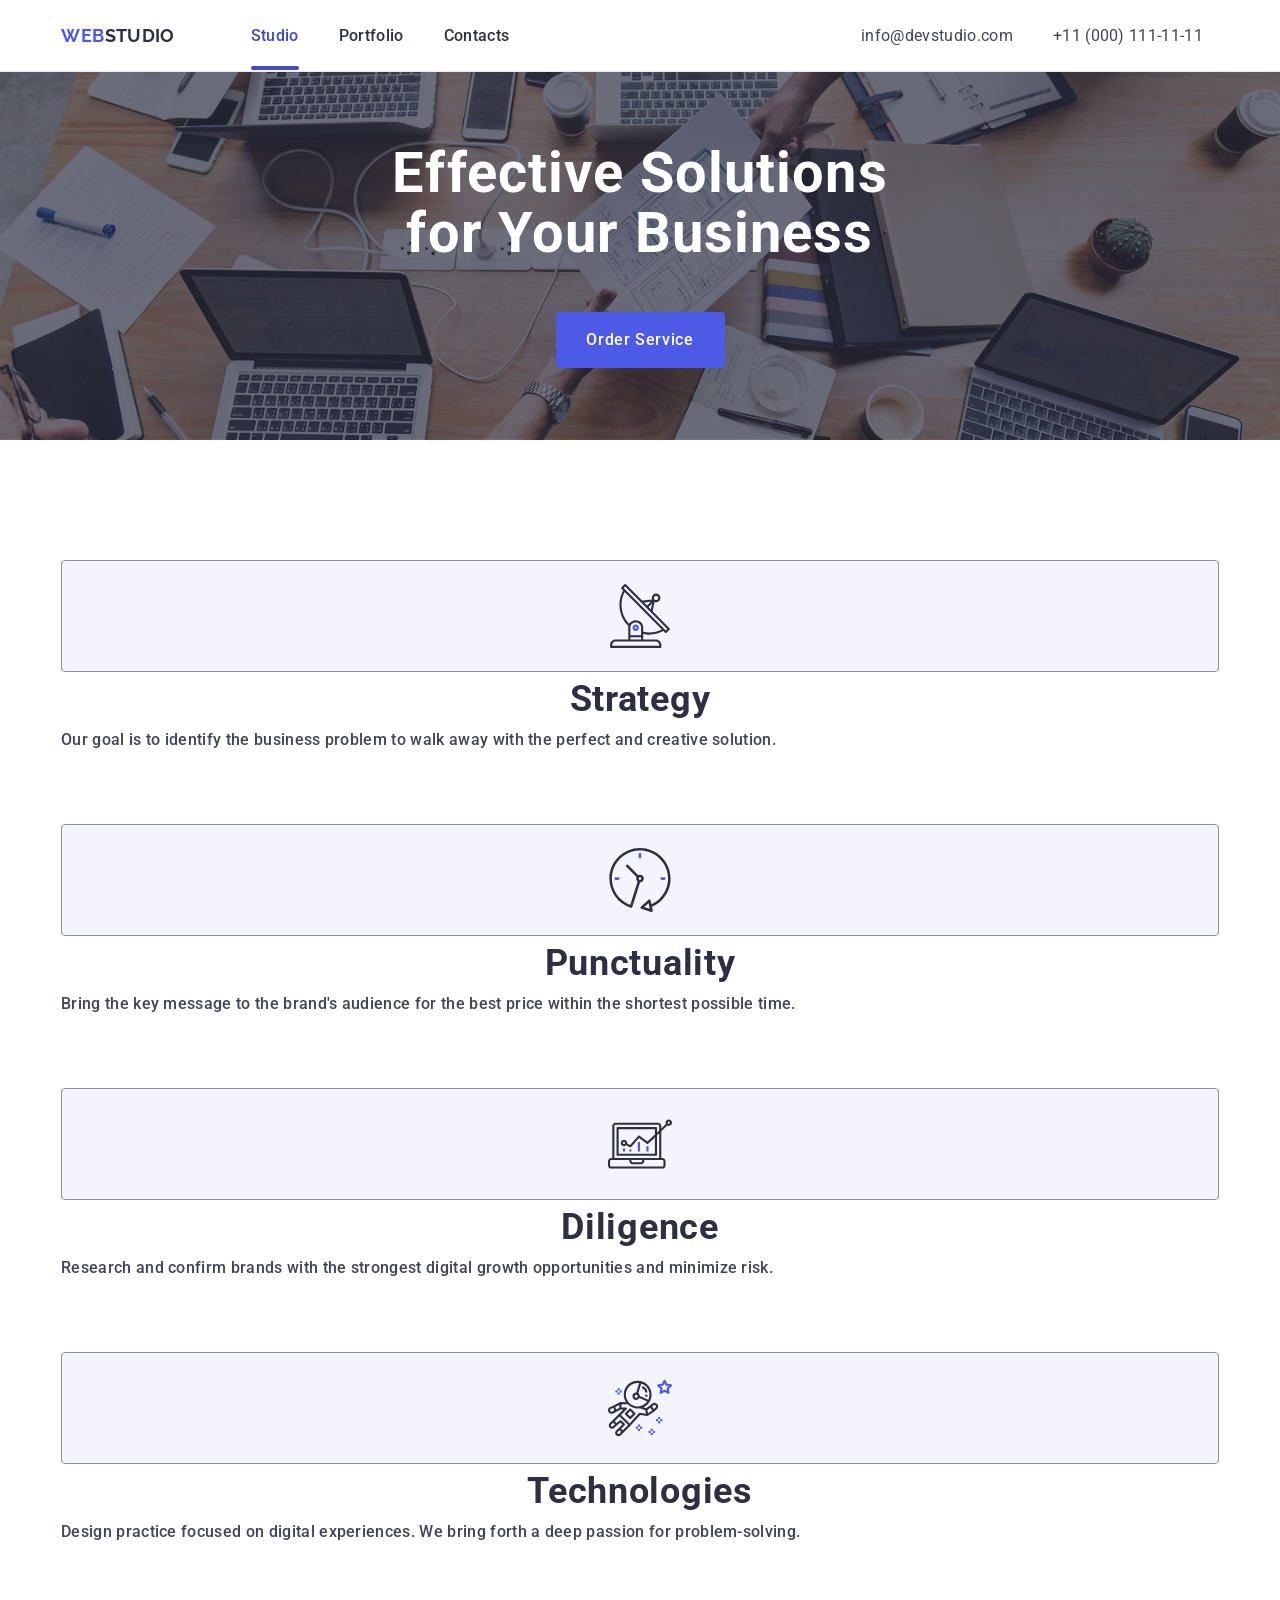
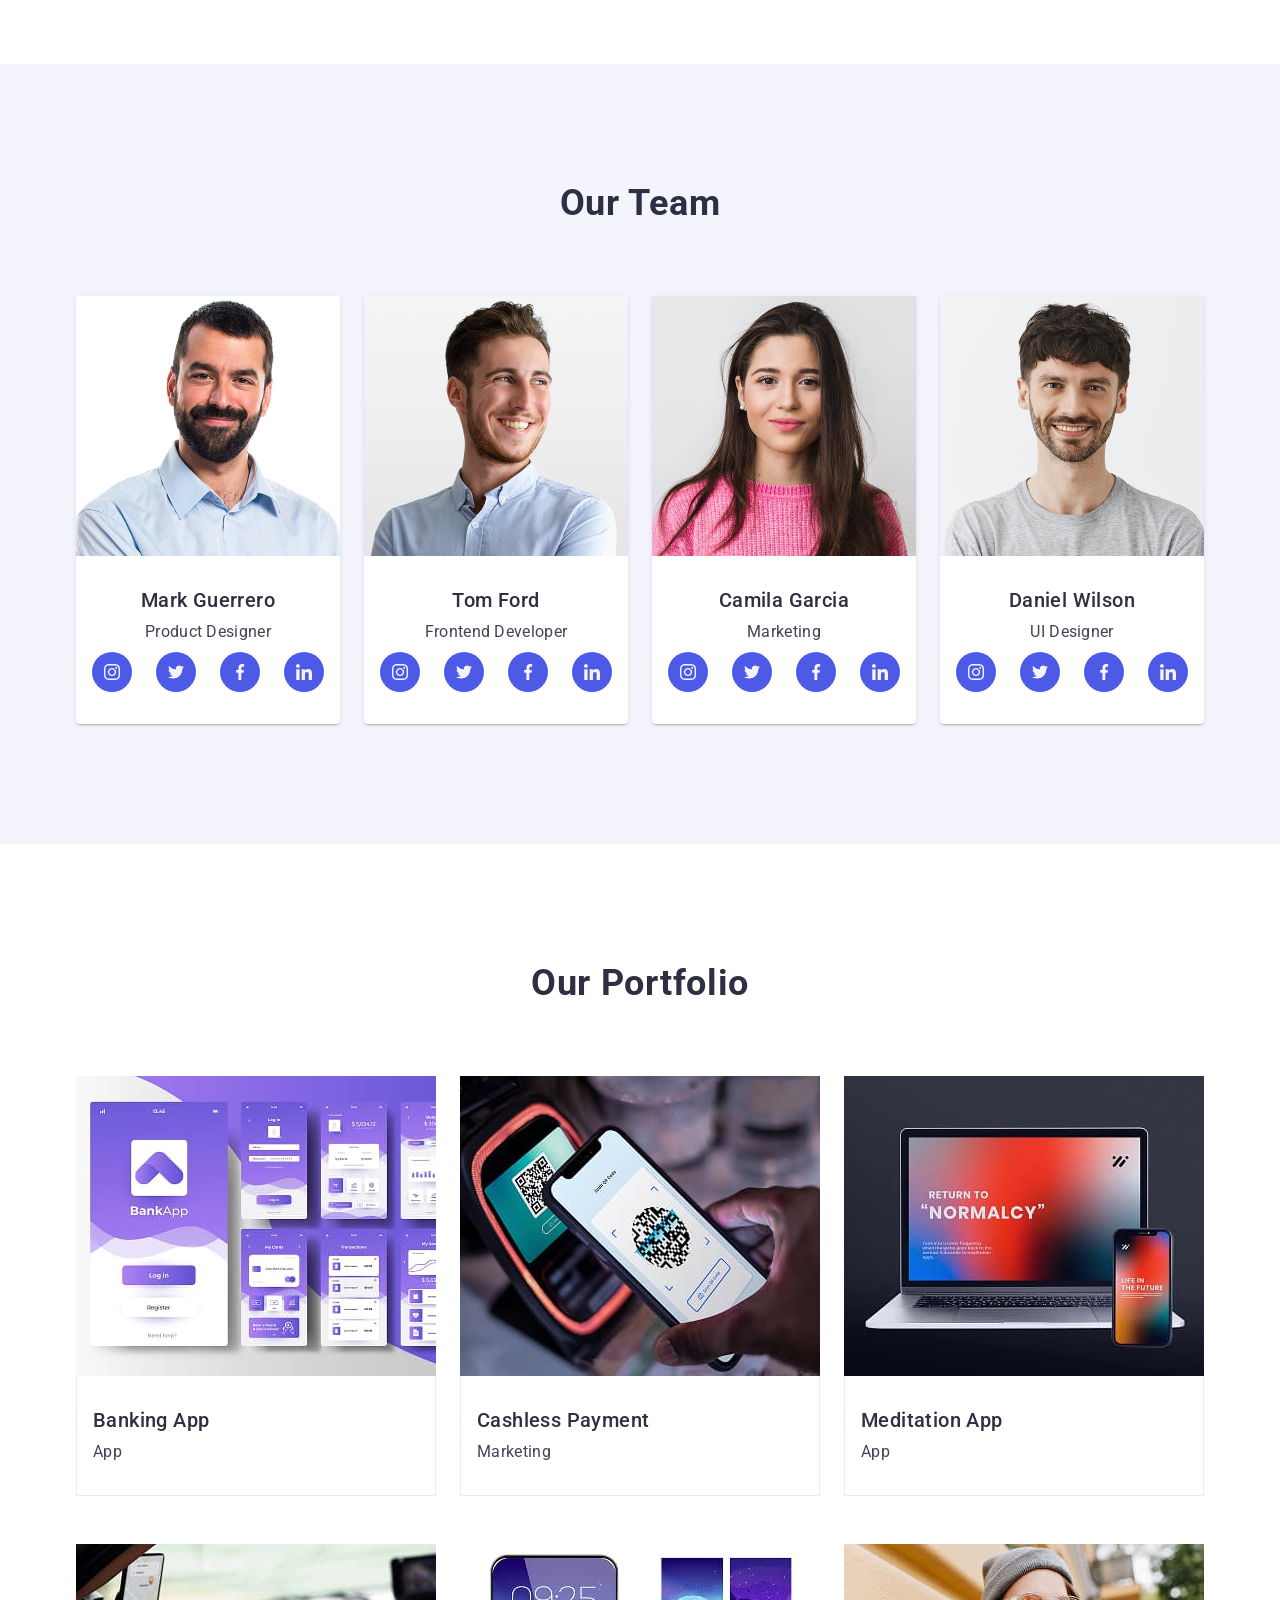
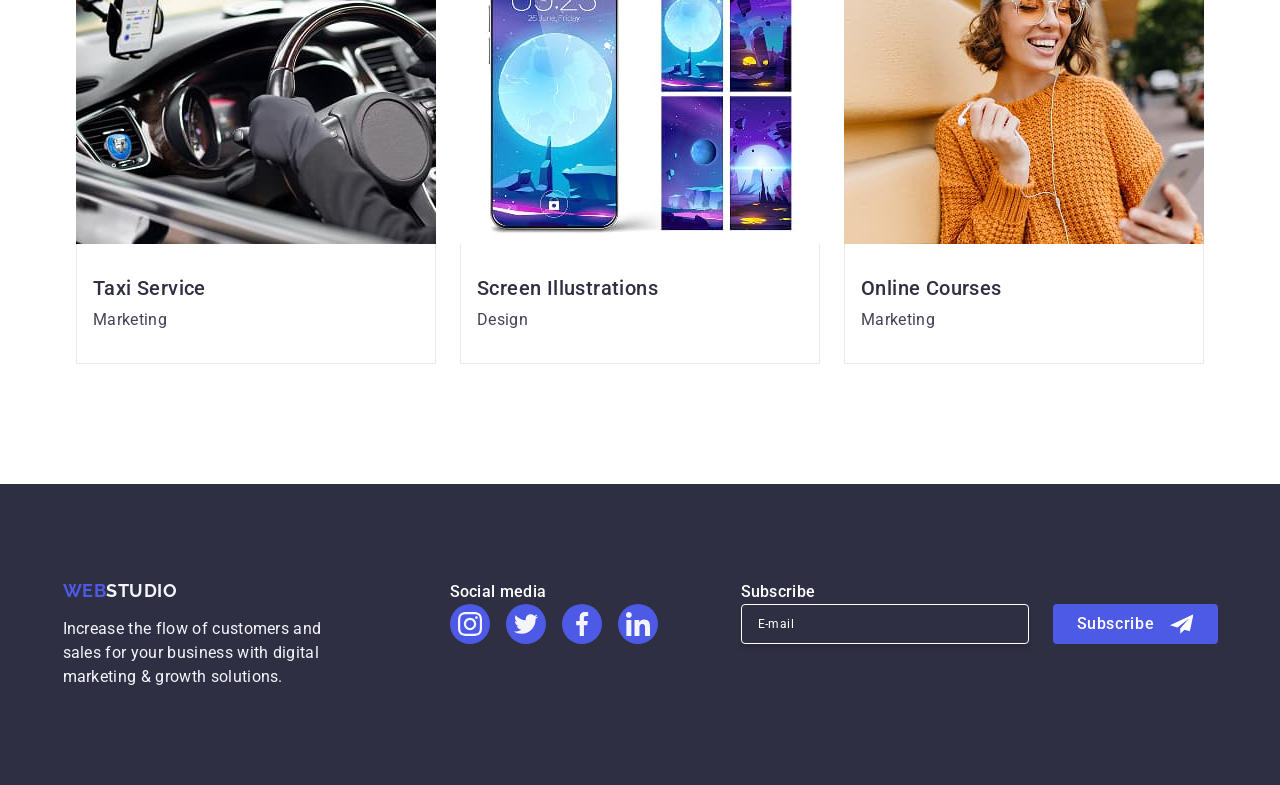
==== commit 923a10f1: "hw6 correction" ====
--- a/index.html
+++ b/index.html
@@ -61,7 +61,7 @@
                 <nav class="mob-menu-nav">
                 <ul class="mob-menu-links">
                     <li class="mob-menu-links-item">
-                        <a class="mob-menu-link-studio active href="./index.html">Studio</a>
+                        <a class="mob-menu-link-studio active" href="./index.html">Studio</a>
                     </li>
                     <li class="mob-menu-links-item">
                         <a class="mob-menu-link-studio" href="">Portfolio</a>
@@ -336,7 +336,7 @@
                         media="(min-width: 768px)" />
                         <source srcset="./images/img_portfolio_1_mob.jpg 1x, ./images/img_portfolio_1_mob_2x.jpg 2x"
                         media="(max-width: 768px)" />
-                        <img src="./images/img_portfolio_1.jpg" width="360" height="300" alt="App windows">
+                        <img src="./images/img_portfolio_1.jpg" alt="App windows">
                     </picture>
                     <p class="overlay-text">14 Stylish and User-Friendly App Design Concepts · Task Manager App · Calorie Tracker App ·
                         Exotic Fruit Ecommerce App ·
@@ -355,7 +355,7 @@
                                 media="(min-width: 768px)" />
                             <source srcset="./images/img_portfolio_2_mob.jpg 1x, ./images/img_portfolio_2_mob_2x.jpg 2x"
                                 media="(max-width: 768px)" />
-                            <img src="./images/img_portfolio_2.jpg" width="360" height="300" alt="Reading QR code">
+                            <img src="./images/img_portfolio_2.jpg" alt="Reading QR code">
                         </picture>
                         <p class="overlay-text">14 Stylish and User-Friendly App Design Concepts · Task Manager App · Calorie Tracker App ·
                             Exotic Fruit Ecommerce App ·
@@ -374,7 +374,7 @@
                                 media="(min-width: 768px)" />
                             <source srcset="./images/img_portfolio_3_mob.jpg 1x, ./images/img_portfolio_3_mob_2x.jpg 2x"
                                 media="(max-width: 768px)" />
-                            <img src="./images/img_portfolio_3.jpg" width="360" height="300" alt="Laptop and phone photo">
+                            <img src="./images/img_portfolio_3.jpg" alt="Laptop and phone photo">
                         </picture>
                         <p class="overlay-text">14 Stylish and User-Friendly App Design Concepts · Task Manager App · Calorie Tracker
                             App ·
@@ -394,7 +394,7 @@
                                 media="(min-width: 768px)" />
                             <source srcset="./images/img_portfolio_4_mob.jpg 1x, ./images/img_portfolio_4_mob_2x.jpg 2x"
                                 media="(max-width: 768px)" />
-                            <img src="./images/img_portfolio_4.jpg" width="360" height="300" alt="Driving car">
+                            <img src="./images/img_portfolio_4.jpg" alt="Driving car">
                         </picture>
                     <p class="overlay-text">14 Stylish and User-Friendly App Design Concepts · Task Manager App · Calorie Tracker
                         App ·
@@ -414,7 +414,7 @@
                                 media="(min-width: 768px)" />
                             <source srcset="./images/img_portfolio_5_mob.jpg 1x, ./images/img_portfolio_5_mob_2x.jpg 2x"
                                 media="(max-width: 768px)" />
-                            <img src="./images/img_portfolio_5.jpg" width="360" height="300" alt="Mobile phone screens">
+                            <img src="./images/img_portfolio_5.jpg" alt="Mobile phone screens">
                         </picture>
                     <p class="overlay-text">14 Stylish and User-Friendly App Design Concepts · Task Manager App · Calorie Tracker
                         App ·
@@ -434,7 +434,7 @@
                                 media="(min-width: 768px)" />
                             <source srcset="./images/img_portfolio_6_mob.jpg 1x, ./images/img_portfolio_6_mob_2x.jpg 2x"
                                 media="(max-width: 768px)" />
-                            <img src="./images/img_portfolio_6.jpg" width="360" height="300" alt="Girl in glasses">
+                            <img src="./images/img_portfolio_6.jpg" alt="Girl in glasses">
                         </picture>
                     <p class="overlay-text">14 Stylish and User-Friendly App Design Concepts · Task Manager App · Calorie Tracker
                         App ·
@@ -453,7 +453,6 @@
 
     <footer class="footer">
         <div class="container">
-            <div class="footer-tab-box">
             <div class="footer-box">
         <a class="footer-logo" href="./index.html">Web<span class="logo-studio">Studio</span></a>
         <p class="footer-text">Increase the flow of customers and sales for your business with digital marketing & growth solutions.</p>
@@ -486,7 +485,6 @@
                     </a>
                 </li>
             </ul>
-        </div>
         </div>
         <div class="subscribe">
             <p class="subscribe-text">Subscribe</p>
--- a/css/styles.css
+++ b/css/styles.css
@@ -70,8 +70,7 @@
 
 .header {
     min-width: 320px;
-    height: 56px;
-    padding-top: 16px;
+    padding: 16px;
     border-bottom: 1px solid #E7E9FC;
     box-shadow:0px 2px 1px rgba(46, 47, 66, 0.08),
     0px 1px 1px rgba(46, 47, 66, 0.16),
@@ -119,13 +118,12 @@
     letter-spacing: 0.02em;
     transition: color 250ms cubic-bezier(0.4, 0, 0.2, 1);
 }
-
 .menu-open-btn{
     display: flex;
     align-items: center;
     justify-content: center;
-    width: 24;
-    height: 24;
+    width: 24px;
+    height: 24px;
     position: absolute;
     top: 16px;
     right: 16px;
@@ -134,7 +132,6 @@
     margin: 0;
     padding: 0;
 }
-
 .mob-menu {
     display: flex;
     flex-direction: column;
@@ -155,7 +152,6 @@
     transition: opacity 250ms cubic-bezier(0.4, 0, 0.2, 1);
     visibility 250ms cubic-bezier(0.4, 0, 0.2, 1);
 }
-
 .mob-menu-close-btn {
     position: absolute;
     width: 24px;
@@ -170,26 +166,21 @@
     justify-content: center;
     padding: 0;
 }
-
 .close-icon {
     fill: #2E2F42;
 }
-
 .mob-menu-nav {
     font-weight: 700;
     font-size: 36px;
     line-height: 1.11;
     letter-spacing: 0.02em;
 }
-
 .mob-menu-links-item:not(:last-child) {
     margin-bottom: 40px;
 }
-
 .active {
     color: #4D5AE5;
 }
-
 .mob-menu-contacts {
     font-weight: 500;
     font-size: 20px;
@@ -197,16 +188,13 @@
     letter-spacing: 0.02em;
     margin-bottom: 48px;
 }
-
 .mob-menu-contact-item:not(:last-child){
     margin-bottom: 24px;
 }
-
 .mob-social-media-list {
     display: flex;
     gap: 40px;
 }
-
 .mob-social-media-icons {
     width: 40px;
     height: 40px;
@@ -216,7 +204,6 @@
     border-radius: 50%;
 
 }
-
 .mob-social-icon-link {
     width: 100%;
     height: 100%;
@@ -227,7 +214,6 @@
     justify-content: center;
     fill:#E7E9FC
 }
-
 .mob-team-icon {
     align-items: center;
     justify-content: center;
@@ -237,7 +223,7 @@
 .hero {
     max-width: 320px;
     margin: 0 auto;
-    padding: 188px 0;
+    padding: 72px 0;
     background-color: #2E2F42;
     text-align: center;
     background-image: linear-gradient(to bottom, rgba(46, 47, 66, 0.7), rgba(46, 47, 66, 0.7)),
@@ -245,7 +231,6 @@
     background-size: cover;
     background-position: center;
     background-repeat: no-repeat;
-    margin-bottom: 96px;
 }
 @media screen and (min-resolution:2x){
     .hero{
@@ -282,14 +267,11 @@
     transition: background-color 250ms cubic-bezier(0.4, 0, 0.2, 1);
 }
 .philosophy{
-    border-radius: 0;
-    margin-bottom: 96px;
+    padding: 96px 0;
 }
 .philosophy-list {
-    padding: 0;
-    display: flex;
-    flex-direction: row;
-    flex-wrap: wrap;
+    display: flex;
+    flex-direction: column;
     gap: 72px;
 }
 .philosophy-subtitle{
@@ -312,8 +294,7 @@
 
 
 .team{
-    padding-top: 96px;
-    padding-bottom: 96px;
+    padding: 96px 0;
     background-color: #F4F4FD;
 }
 .team-name{
@@ -386,10 +367,12 @@
     background-color: #404bbf;
 }
 
-
+.portfolio{
+    padding: 96px 0;
+}
 .box{
     position: relative;
-    width: 360px;
+    max-width: 360px;
     height: 300px;
     margin: 0 auto;
     overflow: hidden;
@@ -422,7 +405,6 @@
     text-transform: capitalize;
     color: #2e2f42;
     margin-bottom: 72px;
-    margin-top: 96px;
 }
 .portfolio-list{
     display: flex;
@@ -430,7 +412,6 @@
     gap: 48px;
     align-items: center;
     justify-content: center;
-    margin-bottom: 96px;
 }
 .portfolio-item{
     transition: box-shadow 250ms cubic-bezier(0.4, 0, 0.2, 1);
@@ -441,7 +422,7 @@
     box-shadow: 0 2px 1px 0 rgba(46, 47, 66, 0.08), 0 1px 1px 0 rgba(46, 47, 66, 0.16), 0 1px 6px 0 rgba(46, 47, 66, 0.08);
 }
 .portfolio-name{
-    width: 360px;
+    /*width: 360px;*/
     height: 120px;
     padding: 32px 16px;
     border-top: 0;
@@ -461,7 +442,7 @@
 }
 
 .footer{
-    padding: 100px 0;
+    padding: 96px 0;
     background-color:#2E2F42;
 }
 .footer-logo {
@@ -482,14 +463,13 @@
     letter-spacing: 0.02em;
     color:#F4F4FD;
     width: 264px;
-    margin-bottom: 66px;
 }
 
 .footer .container{
     display: flex;
     flex-direction: column;
     align-items: center;
-    justify-content: center;
+    justify-content: space-around;
     text-align: center;
 }
 
@@ -499,7 +479,6 @@
     line-height: 1.5;
     letter-spacing: 0.02em;
     color: #FFFFFF;
-    margin-bottom: 16px;
 }
 .footer .social-media-list {
     gap: 16px;
@@ -510,9 +489,7 @@
 .footer .social-icon-link:focus{
     background-color: #31d0aa;
 }
-.social-media-block{
-    margin-bottom: 76px;
-}
+
 .subscribe-form{
     display: flex;
     flex-direction: column;
@@ -524,7 +501,6 @@
     line-height: 1.5;
     letter-spacing: 0.02em;
     color: #FFFFFF;
-    margin-bottom: 16px;
 }
 .subscribe-input{
     padding: 8px;
@@ -788,6 +764,10 @@
     .container {
         width: 768px;
         padding: 0;
+        margin: 0 auto;
+    }
+    .mob-menu{
+        display: none;
     }
     .header{
         min-width: 768px;
@@ -869,18 +849,19 @@
     }
     .philosophy-list {
         display: flex;
+        flex-direction: row;
         flex-wrap: wrap;
         gap: 24px;
     }
     .philosophy-column {
-        flex-basis: calc((100% - 1* 24px) / 2);
+        flex-basis: calc((100% - 24px) / 2);
     }
     .philosophy-subtitle{
         text-align: start;
     }
     .team-list {
         gap: 24px;
-        flex-basis: calc((100% - 1 * 24px) / 2);
+        flex-basis: calc((100% - 24px) / 2);
     }
     .portfolio-list{
         display: flex;
@@ -899,26 +880,17 @@
     .modal-textarea{
         width: 360px;
     }
-    .footer.container {
+    .footer .container {
         flex-direction: row;
         flex-wrap: wrap;
         align-items: flex-start;
         justify-content: flex-start;
-    }
-    .footer-tab-box{
-        display: flex;
-        flex-direction: row;
-        gap: 24px;
-    }
-    .footer-box{
         text-align: start;
+        gap:24px;
     }
     .subscribe-form{
         flex-direction: row;
         gap:24px;
-    }
-    .subscribe-text{
-        text-align: start;
     }
     .subscribe-input{
         width: 264px;
@@ -933,6 +905,7 @@
     .container {
         width: 1158px;
         padding: 0;
+        margin: 0 auto;
     }
     .hero {
         max-width: 1440px;
@@ -946,6 +919,7 @@
             background-image: linear-gradient(to bottom, rgba(46, 47, 66, 0.7),
             rgba(46, 47, 66, 0.7)),
             url(../images/hero_pic_desk_2x.jpg);
+            padding: 188px 0;
         }
     }
     .contacts {
@@ -962,6 +936,7 @@
     .philosophy{
         padding: 120px 0;
         margin-bottom: 0;
+        border-radius: 0;
     }
     .philosophy-list{
         flex-wrap: nowrap;
@@ -1002,12 +977,10 @@
     }
     .footer .container{
         flex-direction: row;
+        flex-wrap: nowrap;
         align-items: baseline;
         text-align: start;
-        gap: 72px;
-    }
-    .footer-tab-box{
-        display: inline-flex;
+        gap: 0;
     }
     .footer-box {
         margin-right: 120px;
@@ -1026,5 +999,14 @@
         flex-direction: row;
         gap: 24px;
     }
+    .modal {
+        width: 408px;
+        min-height: 584px;
+        padding-left: 24px;
+        padding-right: 24px;
+    }
     
+    .modal-textarea {
+        width: 360px;
+    }
 }
